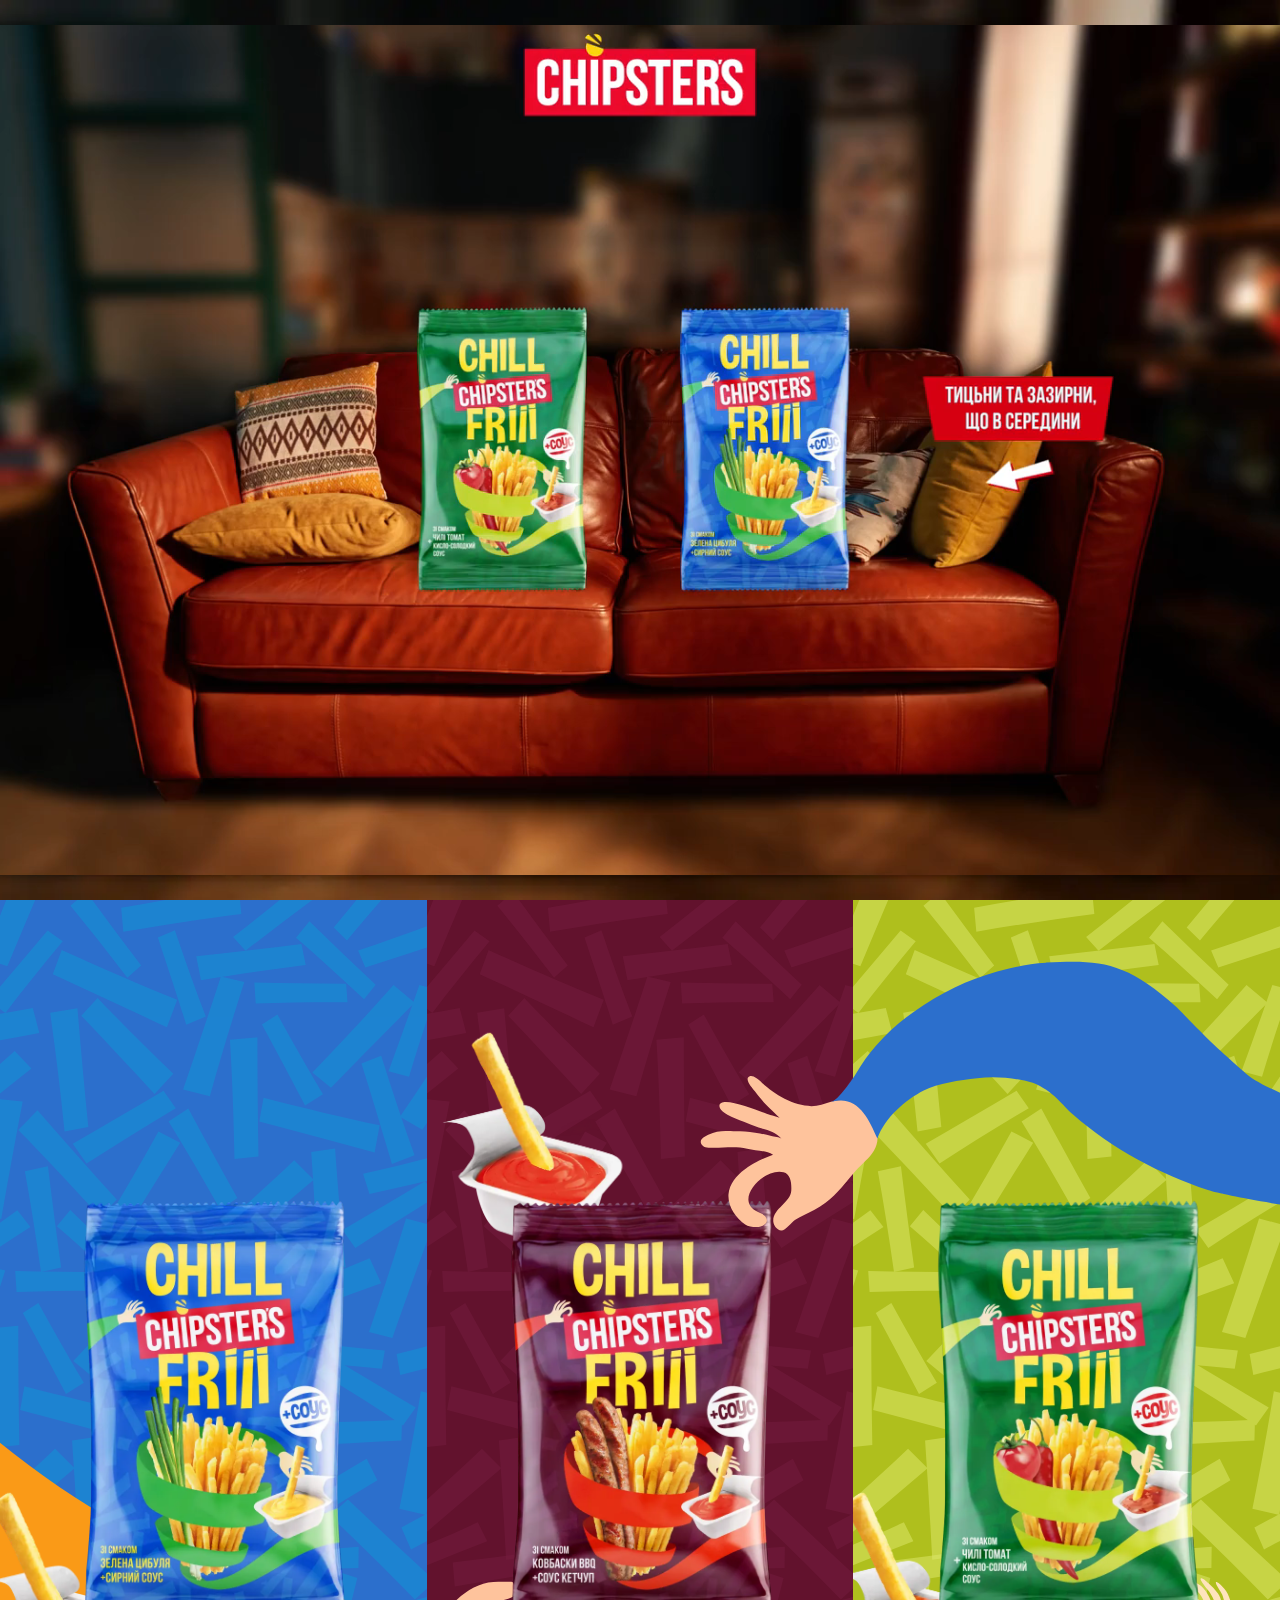
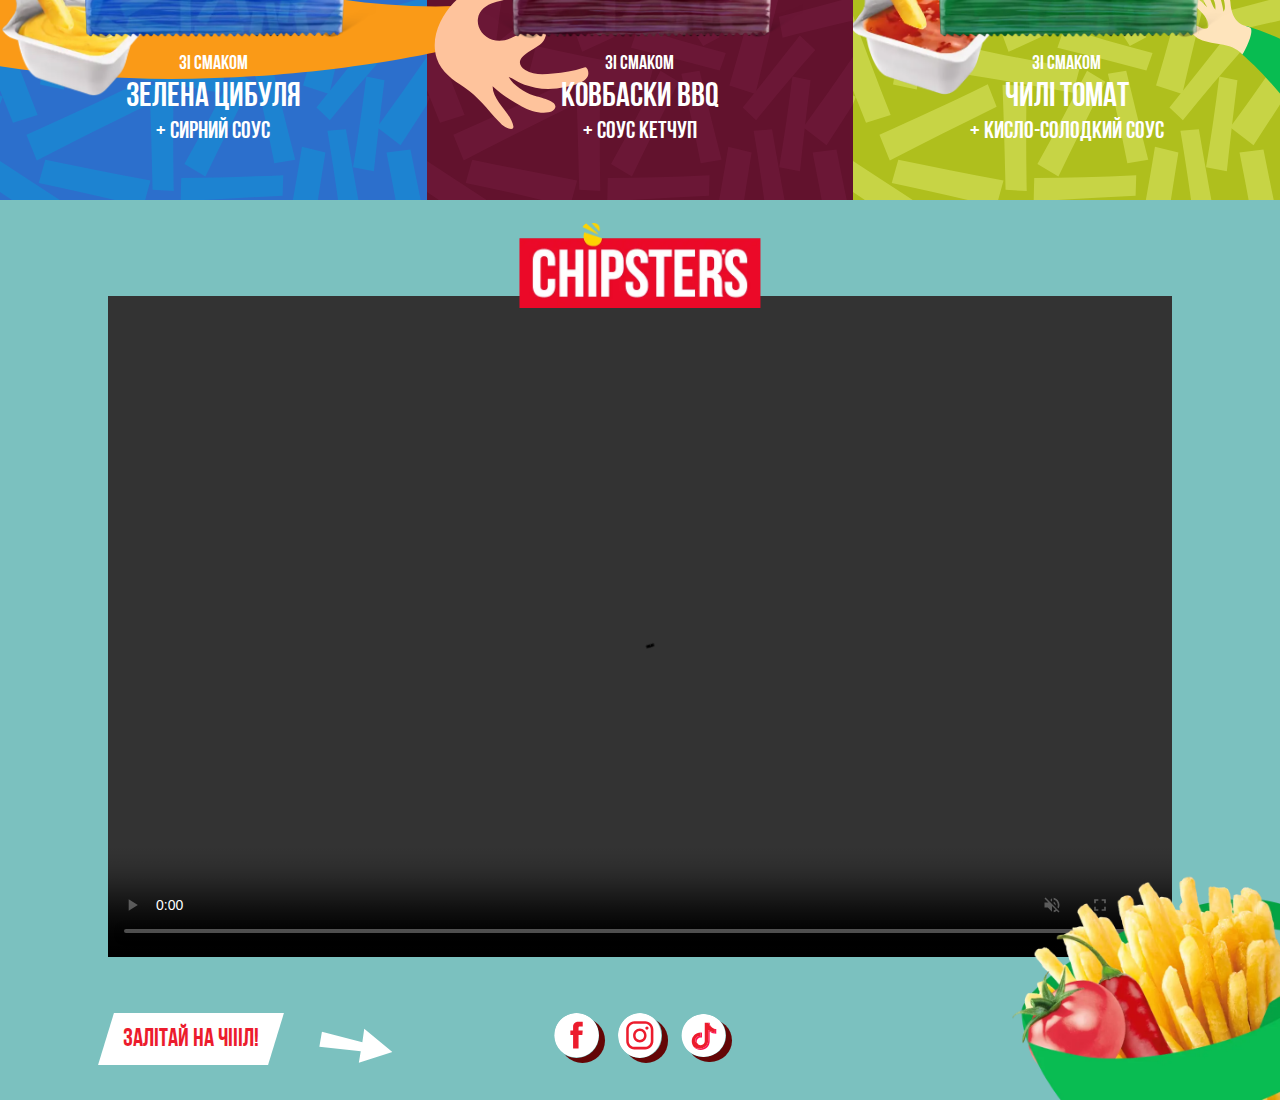
==== docs/index.html @ 7f79aa80 "up" ====
<!DOCTYPE html>
<html lang="en">

<head>
	<title>CHIPSTERS | HOME PAGE</title>
	<meta charset="UTF-8">
	<meta name="format-detection" content="telephone=no">
	<!-- <style>body{opacity: 0;}</style> -->
	<link rel="stylesheet" href="css/style.min.css?_v=20240314232159">
	<link rel="shortcut icon" href="favicon.ico">
	<!-- <meta name="robots" content="noindex, nofollow"> -->
	<meta name="viewport" content="width=device-width, initial-scale=1.0">
</head>

<body>
	<div class="wrapper">
		<main class="page">
			<section class="hero">
				<div class="hero__bg">
					<picture>
						<source srcset="img/sofa-pc.webp" type="image/webp" media="(min-width: 48.061em)">
						<source srcset="img/sofa-pc.jpg" type="image/jpeg" media="(min-width: 48.061em)">
						<source srcset="img/sofa-mob.webp" type="image/webp">
						<source srcset="img/sofa-mob.jpg" type="image/jpeg">
						<img class="hero__bg-img ibg" src="sofa-mob.jpg" alt="Sofa">
					</picture>
				</div>
				<div class="hero__body">
					<video class="hero__video-el ibg ibg--contain" muted playsinline width="1162" height="609">
						<source class="video-hero-pc" data-src="files/hero-pc.mp4" type="video/mp4" />
						<source class="video-hero-mob" data-src="files/hero-mob.mp4" type="video/mp4" />
					</video>
				</div>
			</section>
			<section class="packs">
				<div class="packs__item item-packs">
					<div class="item-packs__item">
						<picture><source srcset="img/icons/logo.webp" type="image/webp"><img class="item-packs__logo" src="img/icons/logo.png" alt="logo"></picture>
						<div class="item-packs__body">
							<div class="item-packs__item-wr">
								<picture><source srcset="img/pack-01.webp" type="image/webp"><img class="item-packs__img" src="img/pack-01.png" alt="pack of chipsters"></picture>
								<picture><source srcset="img/sauce-01.webp" type="image/webp"><img class="item-packs__sauce sauce-01" src="img/sauce-01.png" alt="sauce for chipsters"></picture>
								<img class="item-packs__hand-mob" src="img/hand-mob.svg" alt="hand">
							</div>
							<div class="item-packs__about about-pack">
								<p class="about-pack__txt-sm">зi смаком </p>
								<p class="about-pack__txt-main">зелена цибуля</p>
								<p class="about-pack__txt-m">+ сирний соус</p>
							</div>
						</div>
					</div>
					<div class="item-packs__item">
						<picture><source srcset="img/icons/logo.webp" type="image/webp"><img class="item-packs__logo" src="img/icons/logo.png" alt="logo"></picture>
						<div class="item-packs__body">
							<div class="item-packs__item-wr">
								<picture><source srcset="img/pack-02.webp" type="image/webp"><img class="item-packs__img" src="img/pack-02.png" alt="pack of chipsters"></picture>
								<picture><source srcset="img/sauce-02.webp" type="image/webp"><img class="item-packs__sauce sauce-02" src="img/sauce-02.png" alt="sauce for chipsters"></picture>
								<img class="item-packs__hand-left" src="img/hand-left.svg" alt="big hand holding a pack">
								<img class="item-packs__hand-right" src="img/hand-right.svg" alt="big hand holding a pack">
								<img class="item-packs__hand-mob" src="img/hand-mob.svg" alt="hand">
							</div>
							<div class="item-packs__about about-pack">
								<p class="about-pack__txt-sm">зi смаком</p>
								<p class="about-pack__txt-main">ковбаски bbq</p>
								<p class="about-pack__txt-m">+ соус кетчуп</p>
							</div>
						</div>
					</div>
					<div class="item-packs__item">
						<picture><source srcset="img/icons/logo.webp" type="image/webp"><img class="item-packs__logo" src="img/icons/logo.png" alt="logo"></picture>
						<div class="item-packs__body">
							<div class="item-packs__item-wr">
								<picture><source srcset="img/pack-03.webp" type="image/webp"><img class="item-packs__img" src="img/pack-03.png" alt="pack of chipsters"></picture>
								<picture><source srcset="img/sauce-03.webp" type="image/webp"><img class="item-packs__sauce sauce-03" src="img/sauce-03.png" alt="sauce for chipsters"></picture>
								<img class="item-packs__hand-green" src="img/hand-01.svg" alt="small hand">
								<img class="item-packs__hand-mob" src="img/hand-mob.svg" alt="hand">
							</div>
							<div class="item-packs__about about-pack">
								<p class="about-pack__txt-sm">зi смаком </p>
								<p class="about-pack__txt-main">чилi томат</p>
								<p class="about-pack__txt-m">+ кисло-солодкий соус</p>
							</div>
						</div>
					</div>
				</div>
			</section>
			<section class="watch">
				<div class="watch__bg">
					<video class="watch__bg-el ibg" loop muted playsinline width="1162" height="609" data-src="files/third-bg.mp4">
						<source type="video/mp4" />
					</video>
				</div>
				<picture><source srcset="img/icons/logo.webp" type="image/webp"><img class="watch__logo" src="img/icons/logo.png" alt="logo"></picture>
				<div class="watch__video">
					<div class="watch__video-wr">
						<video class="watch__video-el ibg ibg--contain" controls muted playsinline width="1162" height="609" poster="" data-src="files/hero-pc.mp4">
							<source type="video/mp4" />
						</video>
					</div>
				</div>
				<div class="watch__footer">
					<div class="watch__call-to">
						<p>ЗАЛiТАЙ НА ЧiiiЛ!</p>
					</div>
					<ul class="watch__social">
						<li class="watch__item">
							<a href="https://www.facebook.com/chipstersflint" target="_blank" class="watch__link">
								<img src="img/icons/facebook.svg" alt="icon facebook">
							</a>
						</li>
						<li class="watch__item">
							<a href="https://www.instagram.com/chipsters.tm/?igshid=YmMyMTA2M2Y%3D" target="_blank" class="watch__link">
								<img src="img/icons/instagram.svg" alt="icon instagram">
							</a>
						</li>
						<li class="watch__item">
							<a href="https://www.tiktok.com/@snackhouse.ua?_t=8bapQPJsfSw&_r=1" target="_blank" class="watch__link">
								<img src="img/icons/tiktok.svg" alt="icon tiktok">
							</a>
						</li>
					</ul>
				</div>
				<picture><source srcset="img/backet.webp" type="image/webp"><img class="watch__basket" src="img/backet.png" alt="basket with potato"></picture>
			</section>
		</main>
	</div>
	<div id="fls-preloader">
		<script>
			function preloader() {
				let preloaderImages;
				const preloaderElement = document.querySelector('[data-preloader]');
				if (preloaderElement) {
					preloaderImages = preloaderElement.querySelectorAll('img');
				} else {
					preloaderImages = document.querySelectorAll('img');
				}
				const preloaderContainer = document.querySelector('#fls-preloader');
				if (preloaderImages.length) {
					const preloaderStyleTemplate = `
				<style>
					* {
						padding: 0px;
						margin: 0px;
						border: 0px;
						box-sizing: border-box;
					}
					body {
						-ms-overflow-style: none;
						scrollbar-width: none;
					}
					::-webkit-scrollbar {
						display: none;
					}
					.fls-preloader{
						background-color: #212121;
						pointer-events: none;
						z-index: 20;
						position: fixed;
						width: 100%;
						height: 100%;
						top: 0;
						left: 0;
						display: flex;
						justify-content:center;
						align-items: center;
					}
					.fls-preloader__body{
						padding: 0.93rem;
						max-width: 31.25rem;
						display: flex;
						flex-direction: column;
					}
					.loading-circle {
					  display: block;
					  border-left: 5px solid;
					  border-top-left-radius: 100%;
					  border-top: 5px solid;
					  margin: 5px;
					  animation-name: loader;
					  animation-duration: 1500ms;
					  animation-timing-function: linear;
					  animation-delay: 0s;
					  animation-iteration-count: infinite;
					  animation-direction: normal;
					  animation-fill-mode: forwards;
					}

					.sp1 {
					  border-left-color: #F44336;
					  border-top-color: #F44336;
					  width: 40px;
					  height: 40px;
					}

					.sp2 {
					  border-left-color: #38956b;
					  border-top-color: #38956b;
					  width: 30px;
					  height: 30px;
					}

					.sp3 {
					  width: 20px;
					  height: 20px;
					  border-left-color: rgb(44, 111, 204);
					  border-top-color: rgb(44, 111, 204);
					}

					@keyframes loader {
					  0% {
					    transform: rotate(0deg);
					    transform-origin: right bottom;
					  }
					
					  25% {
					    transform: rotate(90deg);
					    transform-origin: right bottom;
					  }
					
					  50% {
					    transform: rotate(180deg);
					    transform-origin: right bottom;
					  }
					
					  75% {
					    transform: rotate(270deg);
					    transform-origin: right bottom;
					  }
					
					  100% {
					    transform: rotate(360deg);
					    transform-origin: right bottom;
					  }
					}
					.lock body{
						overflow: hidden;
						touch-action: none;
						overscroll-behavior: none;
					}
					.loading body>*:not(.fls-preloader){
						opacity: 0;
						visibility: hidden;
					}
					.loaded body>*:not(.fls-preloader){
						transition: opacity 0.5s ease 0s;
						opacity: 1;
						visibility: visible;
					}
				</style>`;

					document.head.insertAdjacentHTML("beforeend", preloaderStyleTemplate);

					const preloaderTemplate = `
					<div class="fls-preloader">
						<div class="fls-preloader__body">
							<div class="loading-container">
								<span class="loading-circle sp1">
									<span class="loading-circle sp2">
										<span class="loading-circle sp3"></span>
									</span>
								</span>
							</div>
						</div>
					</div>`;
					document.body.insertAdjacentHTML("beforeend", preloaderTemplate);

					const preloader = document.querySelector('.fls-preloader');
					const showPecentLoad = document.querySelector('.fls-preloader__counter');
					const showLineLoad = document.querySelector('.fls-preloader__line span');
					const htmlDocument = document.documentElement;


					let imagesLoadedCount = 0;
					let counter = 0;
					let progress = 0;


					htmlDocument.classList.add('loading');
					htmlDocument.classList.add('lock');

					preloaderImages.forEach(preloaderImage => {
						const imgClone = document.createElement('img');
						if (imgClone) {
							imgClone.onload = imageLoaded;
							imgClone.onerror = imageLoaded;
							if (preloaderImage.dataset.src) {
								imgClone.src = preloaderImage.dataset.src;
							} else {
								imgClone.src = preloaderImage.src;
							}
						}
					});

					function setValueProgress(progress) {
						if (showPecentLoad) {
							showPecentLoad.innerText = `${progress}%`;
						}
						if (showLineLoad) {
							showLineLoad.style.width = `${progress}%`;
						}
					}
					if (showPecentLoad) {
						setValueProgress(progress);
					}

					function imageLoaded() {
						imagesLoadedCount++;
						progress = Math.round((100 / preloaderImages.length) * imagesLoadedCount);
						const intervalId = setInterval(() => {
							if (counter >= progress) {
								clearInterval(intervalId);
							} else {
								setValueProgress(++counter);
							}
							if (counter >= 100) {
								addLoadedClass();
							}
						}, 10);
					}

					function addLoadedClass() {
						htmlDocument.classList.add('loaded');
						htmlDocument.classList.remove('lock');
						htmlDocument.classList.remove('loading');
						setInterval(() => {
							preloader.remove();
							preloaderContainer.remove();
						}, 500);
					}
				} else {
					preloaderContainer.remove();
				}
			}
			preloader();
		</script>
	</div>
	<script src="js/app.min.js?_v=20240314232159"></script>
</body>

</html>
---- docs/css/style.min.css ----
@font-face{font-family:BebasNeue Bold;font-display:swap;src:url("../fonts/BebasNeue Bold.woff2") format("woff2"),url("../fonts/BebasNeue Bold.woff") format("woff");font-weight:700;font-style:normal}*{padding:0;margin:0;border:0}*,*::after,*::before{box-sizing:border-box}*::after,*::before{display:inline-block}body,html{height:100%;min-width:320px}body{color:#fff;line-height:1;font-family:"BebasNeue Bold",sans-serif;font-size:1rem;-ms-text-size-adjust:100%;-moz-text-size-adjust:100%;-webkit-text-size-adjust:100%;-webkit-font-smoothing:antialiased;-moz-osx-font-smoothing:grayscale}button,input,textarea{font-family:"BebasNeue Bold",sans-serif;font-size:inherit;line-height:inherit;color:inherit;background-color:transparent}input,textarea{width:100%}button,option,select{cursor:pointer}a{display:inline-block;color:inherit;text-decoration:none}ul li{list-style:none}img{vertical-align:top}h1,h2,h3,h4,h5,h6{font-weight:inherit;font-size:inherit}body{-ms-overflow-style:none;scrollbar-width:none}::-webkit-scrollbar{display:none}.lock body{overflow:hidden;touch-action:none;-ms-scroll-chaining:none;overscroll-behavior:none}.loaded body{opacity:1;transition:opacity .2s}.wrapper{min-height:100%;display:flex;flex-direction:column;overflow:hidden}@supports (overflow:clip){.wrapper{overflow:clip}}.wrapper > main{flex:1 1 auto}.wrapper > *{min-width:0}.ibg{width:100%;height:100%;-o-object-fit:cover;object-fit:cover}.ibg--top{-o-object-position:top;object-position:top}.ibg--bottom{-o-object-position:bottom;object-position:bottom}.ibg--left{-o-object-position:left;object-position:left}.ibg--right{-o-object-position:right;object-position:right}.ibg--contain{-o-object-fit:contain;object-fit:contain}section{overflow:hidden;position:relative;min-height:100vh;min-height:100svh}.item-packs__logo,.watch__logo{position:absolute;left:50%;-webkit-transform:translateX(-50%);transform:translateX(-50%);height:auto}.hero__bg{position:absolute;inset:0;overflow:hidden}.hero__body{position:absolute;inset:0;z-index:2}.packs{background-color:#fff;display:flex}.packs img{max-width:100%}.item-packs{width:100%;display:grid}.item-packs__item{display:flex;flex-direction:column;justify-content:flex-end;align-items:center;background-size:cover;background-position:center;background-repeat:no-repeat}.item-packs__item:nth-child(1){overflow:hidden;background-color:#2c6fcc;background-image:url(../img/chips-bg-01.svg)}.item-packs__item:nth-child(2){background-color:#62122d;background-image:url(../img/chips-bg-02.svg)}.item-packs__item:nth-child(3){overflow:hidden;background-color:#afbf1d;background-image:url(../img/chips-bg-03.svg)}.item-packs__body{padding-top:6.25rem}.item-packs__item-wr{position:relative}.item-packs__img{position:relative;z-index:7}.item-packs__sauce{position:absolute}.item-packs__sauce.sauce-02{-webkit-transform:scaleX(-1);transform:scaleX(-1)}.about-pack{position:relative;z-index:8;text-transform:uppercase;text-align:center}.about-pack__txt-sm{margin-bottom:.4375rem}.about-pack__txt-main{margin-bottom:.3125rem}.watch{background-color:#7bc1bf;display:flex;flex-direction:column}.watch__bg{position:absolute;inset:0;overflow:hidden}.watch__logo{z-index:5}.watch__video{z-index:2;flex:1}.watch__video-wr{background-color:#000}.watch__video-el{aspect-ratio:1920/1080;height:73vh}.watch__footer{position:relative;z-index:3}.watch__call-to{-webkit-transform:skewX(-17deg);transform:skewX(-17deg);width:10.625rem;height:3.25rem;background-color:#fff;display:flex;align-items:center;justify-content:center}.watch__call-to p{font-size:1.5625rem;color:#ec1c2d;-webkit-transform:skewX(17deg);transform:skewX(17deg)}.watch__social{display:flex;align-items:center}.watch__link{display:block;border-radius:50%;box-shadow:6px 5px 0 0 #640606;transition:box-shadow .3s}.watch__link img{border-radius:50%;height:auto;transition:-webkit-transform .3s;transition:transform .3s;transition:transform .3s,-webkit-transform .3s}@media (min-width:53.18625em){.item-packs{grid-template-columns:repeat(3,1fr)}.item-packs__logo{display:none}.item-packs__sauce{z-index:5}.item-packs__sauce.sauce-01,.item-packs__sauce.sauce-03{left:-30%;bottom:-11%}.item-packs__sauce.sauce-02{left:-15%;top:-35%}.item-packs__hand-left,.item-packs__hand-right{position:absolute;max-width:none!important;height:auto}.item-packs__hand-left{bottom:-26%;right:64%}.item-packs__hand-right{top:-91%;left:55%;z-index:8}.item-packs__hand-green{position:absolute;right:-72%;bottom:-51%}.item-packs__hand-mob{display:none}.watch__call-to{position:absolute;top:0}.watch__call-to::before{content:"";position:absolute;top:28%;right:-75%;width:4.9375rem;height:3.9375rem;background-image:url(../img/icons/arrow.svg);background-repeat:no-repeat;-webkit-transform:skewX(17deg);transform:skewX(17deg)}.watch__social{width:100%;justify-content:center}.watch__basket{position:absolute;z-index:5;bottom:0;right:0;pointer-events:none}}@media (min-width:87.5em){.item-packs__logo,.watch__logo{top:1.375rem}.item-packs__logo,.watch__logo{width:15.875rem}.watch__footer{padding-bottom:2.8125rem}.watch__link img{width:2.875rem}}@media (min-width:90.06125em){.item-packs__img{width:21.375rem}.item-packs__sauce.sauce-01,.item-packs__sauce.sauce-02,.item-packs__sauce.sauce-03{width:13.375rem}}@media (min-width:90em){.item-packs__body{padding-bottom:3.75rem}.item-packs__hand-left{width:82.1875rem}.item-packs__hand-right{width:68rem}.watch__video{margin-top:5.625rem}.watch__video{margin-bottom:1.875rem}.watch__video{padding-left:7.5rem}.watch__video{padding-right:7.5rem}.watch__footer{padding-left:7.5rem}.watch__footer{padding-right:7.5rem}.watch__social{gap:1.25rem}}@media (min-width:120em){.item-packs__item-wr{padding-bottom:1.375rem}.about-pack__txt-sm{font-size:2rem}.about-pack__txt-main{font-size:2.625rem}.about-pack__txt-m{font-size:2.375rem}.watch__basket{width:25.4375rem}}@media (max-width:90em){.about-pack__txt-sm{font-size:1.25rem}}@media (max-width:20em){.watch__link img{width:2.1875rem}}@media (max-width:53.18625em){.item-packs__item{position:relative}.item-packs__item:nth-child(2){overflow:hidden}.item-packs__item{min-height:100vh;min-height:100svh}.item-packs__item-wr{padding-bottom:1.375rem}.item-packs__sauce{z-index:8}.item-packs__sauce.sauce-01,.item-packs__sauce.sauce-03{left:-37%;bottom:-11%}.item-packs__sauce.sauce-02{left:-37%;bottom:-11%}.item-packs__hand-left,.item-packs__hand-right{display:none}.item-packs__hand-green{display:none}.item-packs__hand-mob{position:absolute;top:-31%;left:75%;z-index:8}.watch__footer{display:grid;grid-template-columns:auto 1fr;align-items:center}.watch__social{justify-content:flex-end}.watch__basket{display:none}}@media (max-width:22.5em){.item-packs__logo,.watch__logo{top:1.875rem}.item-packs__logo,.watch__logo{width:8.875rem}.item-packs__body{padding-bottom:1.875rem}.item-packs__img{width:16.875rem}.item-packs__sauce.sauce-01,.item-packs__sauce.sauce-02,.item-packs__sauce.sauce-03{width:10.9375rem}.item-packs__hand-mob{width:19.5625rem}.about-pack__txt-main{font-size:1.875rem}.about-pack__txt-m{font-size:1.25rem}.watch__video{margin-top:8.125rem}.watch__video{margin-bottom:3.125rem}.watch__video{padding-left:2.5rem}.watch__video{padding-right:2.5rem}.watch__footer{padding-left:1.5rem}.watch__footer{padding-right:1.5rem}.watch__footer{padding-bottom:1.25rem}.watch__social{gap:.6875rem}}@media (min-width:22.5em) and (max-width:87.5em){@supports (top:clamp(1.375rem ,2.0480769231rem + -0.7692307692vw ,1.875rem)){.item-packs__logo,.watch__logo{top:clamp(1.375rem ,2.0480769231rem + -.7692307692vw ,1.875rem)}}@supports not (top:clamp(1.375rem ,2.0480769231rem + -0.7692307692vw ,1.875rem)){.item-packs__logo,.watch__logo{top:calc(1.875rem + -.5 * (100vw - 22.5rem)/ 65)}}@supports (width:clamp(8.875rem ,6.4519230769rem + 10.7692307692vw ,15.875rem)){.item-packs__logo,.watch__logo{width:clamp(8.875rem ,6.4519230769rem + 10.7692307692vw ,15.875rem)}}@supports not (width:clamp(8.875rem ,6.4519230769rem + 10.7692307692vw ,15.875rem)){.item-packs__logo,.watch__logo{width:calc(8.875rem + 7 * (100vw - 22.5rem)/ 65)}}@supports (padding-bottom:clamp(1.25rem ,0.7091346154rem + 2.4038461538vw ,2.8125rem)){.watch__footer{padding-bottom:clamp(1.25rem ,.7091346154rem + 2.4038461538vw ,2.8125rem)}}@supports not (padding-bottom:clamp(1.25rem ,0.7091346154rem + 2.4038461538vw ,2.8125rem)){.watch__footer{padding-bottom:calc(1.25rem + 1.5625 * (100vw - 22.5rem)/ 65)}}}@media (min-width:22.5em) and (max-width:90em){@supports (padding-bottom:clamp(1.875rem ,1.25rem + 2.7777777778vw ,3.75rem)){.item-packs__body{padding-bottom:clamp(1.875rem ,1.25rem + 2.7777777778vw ,3.75rem)}}@supports not (padding-bottom:clamp(1.875rem ,1.25rem + 2.7777777778vw ,3.75rem)){.item-packs__body{padding-bottom:calc(1.875rem + 1.875 * (100vw - 22.5rem)/ 67.5)}}@supports (margin-top:clamp(5.625rem ,8.9583333333rem + -3.7037037037vw ,8.125rem)){.watch__video{margin-top:clamp(5.625rem ,8.9583333333rem + -3.7037037037vw ,8.125rem)}}@supports not (margin-top:clamp(5.625rem ,8.9583333333rem + -3.7037037037vw ,8.125rem)){.watch__video{margin-top:calc(8.125rem + -2.5 * (100vw - 22.5rem)/ 67.5)}}@supports (margin-bottom:clamp(1.875rem ,3.5416666667rem + -1.8518518519vw ,3.125rem)){.watch__video{margin-bottom:clamp(1.875rem ,3.5416666667rem + -1.8518518519vw ,3.125rem)}}@supports not (margin-bottom:clamp(1.875rem ,3.5416666667rem + -1.8518518519vw ,3.125rem)){.watch__video{margin-bottom:calc(3.125rem + -1.25 * (100vw - 22.5rem)/ 67.5)}}@supports (padding-left:clamp(2.5rem ,0.8333333333rem + 7.4074074074vw ,7.5rem)){.watch__video{padding-left:clamp(2.5rem ,.8333333333rem + 7.4074074074vw ,7.5rem)}}@supports not (padding-left:clamp(2.5rem ,0.8333333333rem + 7.4074074074vw ,7.5rem)){.watch__video{padding-left:calc(2.5rem + 5 * (100vw - 22.5rem)/ 67.5)}}@supports (padding-right:clamp(2.5rem ,0.8333333333rem + 7.4074074074vw ,7.5rem)){.watch__video{padding-right:clamp(2.5rem ,.8333333333rem + 7.4074074074vw ,7.5rem)}}@supports not (padding-right:clamp(2.5rem ,0.8333333333rem + 7.4074074074vw ,7.5rem)){.watch__video{padding-right:calc(2.5rem + 5 * (100vw - 22.5rem)/ 67.5)}}@supports (padding-left:clamp(1.5rem ,-0.5rem + 8.8888888889vw ,7.5rem)){.watch__footer{padding-left:clamp(1.5rem ,-.5rem + 8.8888888889vw ,7.5rem)}}@supports not (padding-left:clamp(1.5rem ,-0.5rem + 8.8888888889vw ,7.5rem)){.watch__footer{padding-left:calc(1.5rem + 6 * (100vw - 22.5rem)/ 67.5)}}@supports (padding-right:clamp(1.5rem ,-0.5rem + 8.8888888889vw ,7.5rem)){.watch__footer{padding-right:clamp(1.5rem ,-.5rem + 8.8888888889vw ,7.5rem)}}@supports not (padding-right:clamp(1.5rem ,-0.5rem + 8.8888888889vw ,7.5rem)){.watch__footer{padding-right:calc(1.5rem + 6 * (100vw - 22.5rem)/ 67.5)}}@supports (gap:clamp(0.6875rem ,0.5rem + 0.8333333333vw ,1.25rem)){.watch__social{gap:clamp(.6875rem ,.5rem + .8333333333vw ,1.25rem)}}@supports not (gap:clamp(0.6875rem ,0.5rem + 0.8333333333vw ,1.25rem)){.watch__social{gap:calc(.6875rem + .5625 * (100vw - 22.5rem)/ 67.5)}}}@media (min-width:90em) and (max-width:120em){@supports (padding-bottom:clamp(0.125rem ,-3.625rem + 4.1666666667vw ,1.375rem)){.item-packs__item-wr{padding-bottom:clamp(.125rem ,-3.625rem + 4.1666666667vw ,1.375rem)}}@supports not (padding-bottom:clamp(0.125rem ,-3.625rem + 4.1666666667vw ,1.375rem)){.item-packs__item-wr{padding-bottom:calc(.125rem + 1.25 * (100vw - 90rem)/ 30)}}@supports (font-size:clamp(1.25rem ,-1rem + 2.5vw ,2rem)){.about-pack__txt-sm{font-size:clamp(1.25rem ,-1rem + 2.5vw ,2rem)}}@supports not (font-size:clamp(1.25rem ,-1rem + 2.5vw ,2rem)){.about-pack__txt-sm{font-size:calc(1.25rem + .75 * (100vw - 90rem)/ 30)}}}@media (min-width:53.18625em) and (max-width:90.06125em){@supports (width:clamp(17.6875rem ,12.368875rem + 10vw ,21.375rem)){.item-packs__img{width:clamp(17.6875rem ,12.368875rem + 10vw ,21.375rem)}}@supports not (width:clamp(17.6875rem ,12.368875rem + 10vw ,21.375rem)){.item-packs__img{width:calc(17.6875rem + 3.6875 * (100vw - 53.18625rem)/ 36.875)}}@supports (width:clamp(12.5rem ,11.2379533898rem + 2.3728813559vw ,13.375rem)){.item-packs__sauce.sauce-01,.item-packs__sauce.sauce-02,.item-packs__sauce.sauce-03{width:clamp(12.5rem ,11.2379533898rem + 2.3728813559vw ,13.375rem)}}@supports not (width:clamp(12.5rem ,11.2379533898rem + 2.3728813559vw ,13.375rem)){.item-packs__sauce.sauce-01,.item-packs__sauce.sauce-02,.item-packs__sauce.sauce-03{width:calc(12.5rem + .875 * (100vw - 53.18625rem)/ 36.875)}}}@media (min-width:22.5em) and (max-width:53.18625em){@supports (width:clamp(16.875rem ,10.9175271905rem + 26.477656931vw ,25rem)){.item-packs__img{width:clamp(16.875rem ,10.9175271905rem + 26.477656931vw ,25rem)}}@supports not (width:clamp(16.875rem ,10.9175271905rem + 26.477656931vw ,25rem)){.item-packs__img{width:calc(16.875rem + 8.125 * (100vw - 22.5rem)/ 30.68625)}}@supports (width:clamp(10.9375rem ,5.2091607601rem + 25.4592855106vw ,18.75rem)){.item-packs__sauce.sauce-01,.item-packs__sauce.sauce-02,.item-packs__sauce.sauce-03{width:clamp(10.9375rem ,5.2091607601rem + 25.4592855106vw ,18.75rem)}}@supports not (width:clamp(10.9375rem ,5.2091607601rem + 25.4592855106vw ,18.75rem)){.item-packs__sauce.sauce-01,.item-packs__sauce.sauce-02,.item-packs__sauce.sauce-03{width:calc(10.9375rem + 7.8125 * (100vw - 22.5rem)/ 30.68625)}}@supports (width:clamp(19.5625rem ,15.575575889rem + 17.7196627154vw ,25rem)){.item-packs__hand-mob{width:clamp(19.5625rem ,15.575575889rem + 17.7196627154vw ,25rem)}}@supports not (width:clamp(19.5625rem ,15.575575889rem + 17.7196627154vw ,25rem)){.item-packs__hand-mob{width:calc(19.5625rem + 5.4375 * (100vw - 22.5rem)/ 30.68625)}}}@media (min-width:53.18625em) and (max-width:90em){@supports (width:clamp(68.125rem ,47.8083617704rem + 38.1990424773vw ,82.1875rem)){.item-packs__hand-left{width:clamp(68.125rem ,47.8083617704rem + 38.1990424773vw ,82.1875rem)}}@supports not (width:clamp(68.125rem ,47.8083617704rem + 38.1990424773vw ,82.1875rem)){.item-packs__hand-left{width:calc(68.125rem + 14.0625 * (100vw - 53.18625rem)/ 36.81375)}}@supports (width:clamp(56.4375rem ,39.7327085668rem + 31.4081015925vw ,68rem)){.item-packs__hand-right{width:clamp(56.4375rem ,39.7327085668rem + 31.4081015925vw ,68rem)}}@supports not (width:clamp(56.4375rem ,39.7327085668rem + 31.4081015925vw ,68rem)){.item-packs__hand-right{width:calc(56.4375rem + 11.5625 * (100vw - 53.18625rem)/ 36.81375)}}}@media (min-width:90.06125em) and (max-width:120em){@supports (font-size:clamp(2.1875rem ,0.8714197737rem + 1.4613168552vw ,2.625rem)){.about-pack__txt-main{font-size:clamp(2.1875rem ,.8714197737rem + 1.4613168552vw ,2.625rem)}}@supports not (font-size:clamp(2.1875rem ,0.8714197737rem + 1.4613168552vw ,2.625rem)){.about-pack__txt-main{font-size:calc(2.1875rem + .4375 * (100vw - 90.06125rem)/ 29.93875)}}@supports (font-size:clamp(1.5625rem ,-0.8816489917rem + 2.7138741597vw ,2.375rem)){.about-pack__txt-m{font-size:clamp(1.5625rem ,-.8816489917rem + 2.7138741597vw ,2.375rem)}}@supports not (font-size:clamp(1.5625rem ,-0.8816489917rem + 2.7138741597vw ,2.375rem)){.about-pack__txt-m{font-size:calc(1.5625rem + .8125 * (100vw - 90.06125rem)/ 29.93875)}}}@media (min-width:22.5em) and (max-width:90.06125em){@supports (font-size:clamp(1.875rem ,1.7709277692rem + 0.4625432478vw ,2.1875rem)){.about-pack__txt-main{font-size:clamp(1.875rem ,1.7709277692rem + .4625432478vw ,2.1875rem)}}@supports not (font-size:clamp(1.875rem ,1.7709277692rem + 0.4625432478vw ,2.1875rem)){.about-pack__txt-main{font-size:calc(1.875rem + .3125 * (100vw - 22.5rem)/ 67.56125)}}@supports (font-size:clamp(1.25rem ,1.1459277692rem + 0.4625432478vw ,1.5625rem)){.about-pack__txt-m{font-size:clamp(1.25rem ,1.1459277692rem + .4625432478vw ,1.5625rem)}}@supports not (font-size:clamp(1.25rem ,1.1459277692rem + 0.4625432478vw ,1.5625rem)){.about-pack__txt-m{font-size:calc(1.25rem + .3125 * (100vw - 22.5rem)/ 67.56125)}}}@media (min-width:20em) and (max-width:87.5em){@supports (width:clamp(2.1875rem ,1.9837962963rem + 1.0185185185vw ,2.875rem)){.watch__link img{width:clamp(2.1875rem ,1.9837962963rem + 1.0185185185vw ,2.875rem)}}@supports not (width:clamp(2.1875rem ,1.9837962963rem + 1.0185185185vw ,2.875rem)){.watch__link img{width:calc(2.1875rem + .6875 * (100vw - 20rem)/ 67.5)}}}@media (min-width:53.18625em) and (max-width:120em){@supports (width:clamp(11.25rem ,-0.0437819218rem + 21.2344016015vw ,25.4375rem)){.watch__basket{width:clamp(11.25rem ,-.0437819218rem + 21.2344016015vw ,25.4375rem)}}@supports not (width:clamp(11.25rem ,-0.0437819218rem + 21.2344016015vw ,25.4375rem)){.watch__basket{width:calc(11.25rem + 14.1875 * (100vw - 53.18625rem)/ 66.81375)}}}@media (min-height:62.56125em){.item-packs__item{justify-content:center}}@media (any-hover:hover){.watch__link:hover{box-shadow:3px -1px 0 0 #640606}.watch__link:hover img{-webkit-transform:translateY(-3px);transform:translateY(-3px)}}
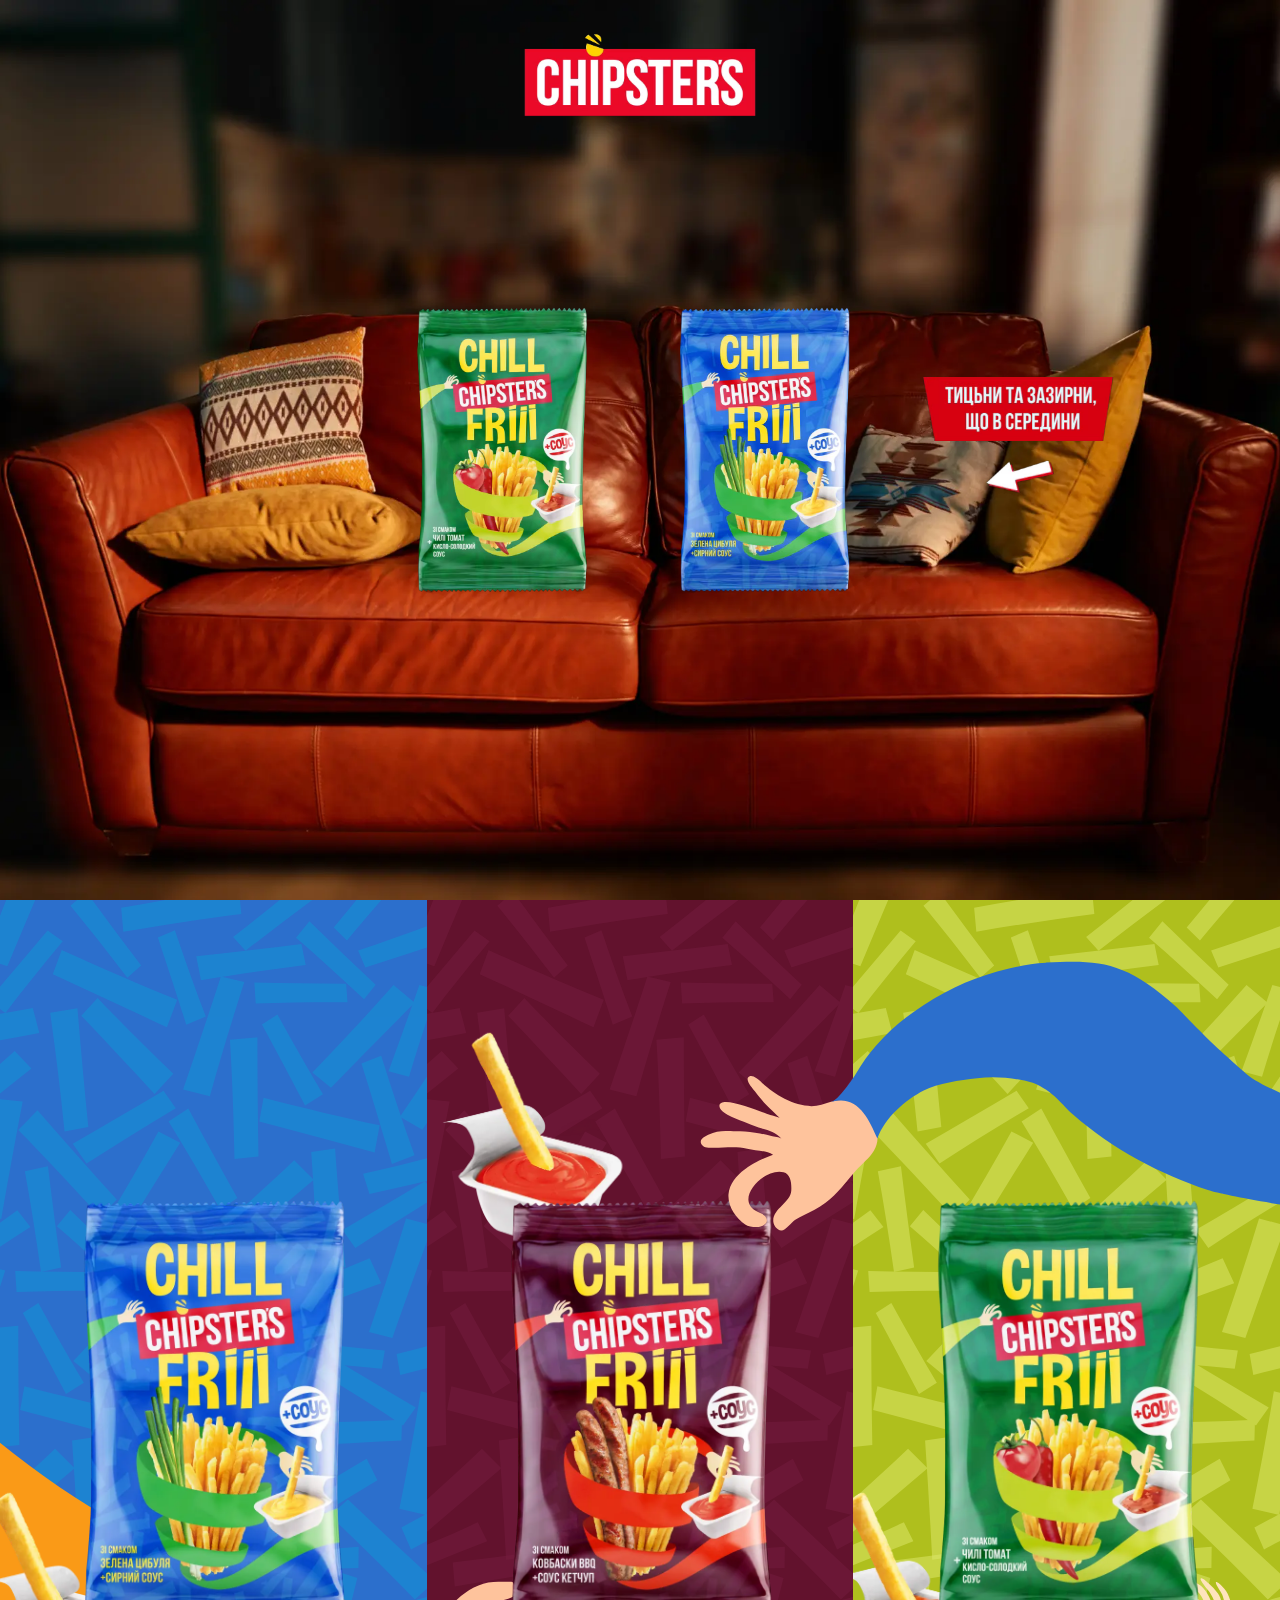
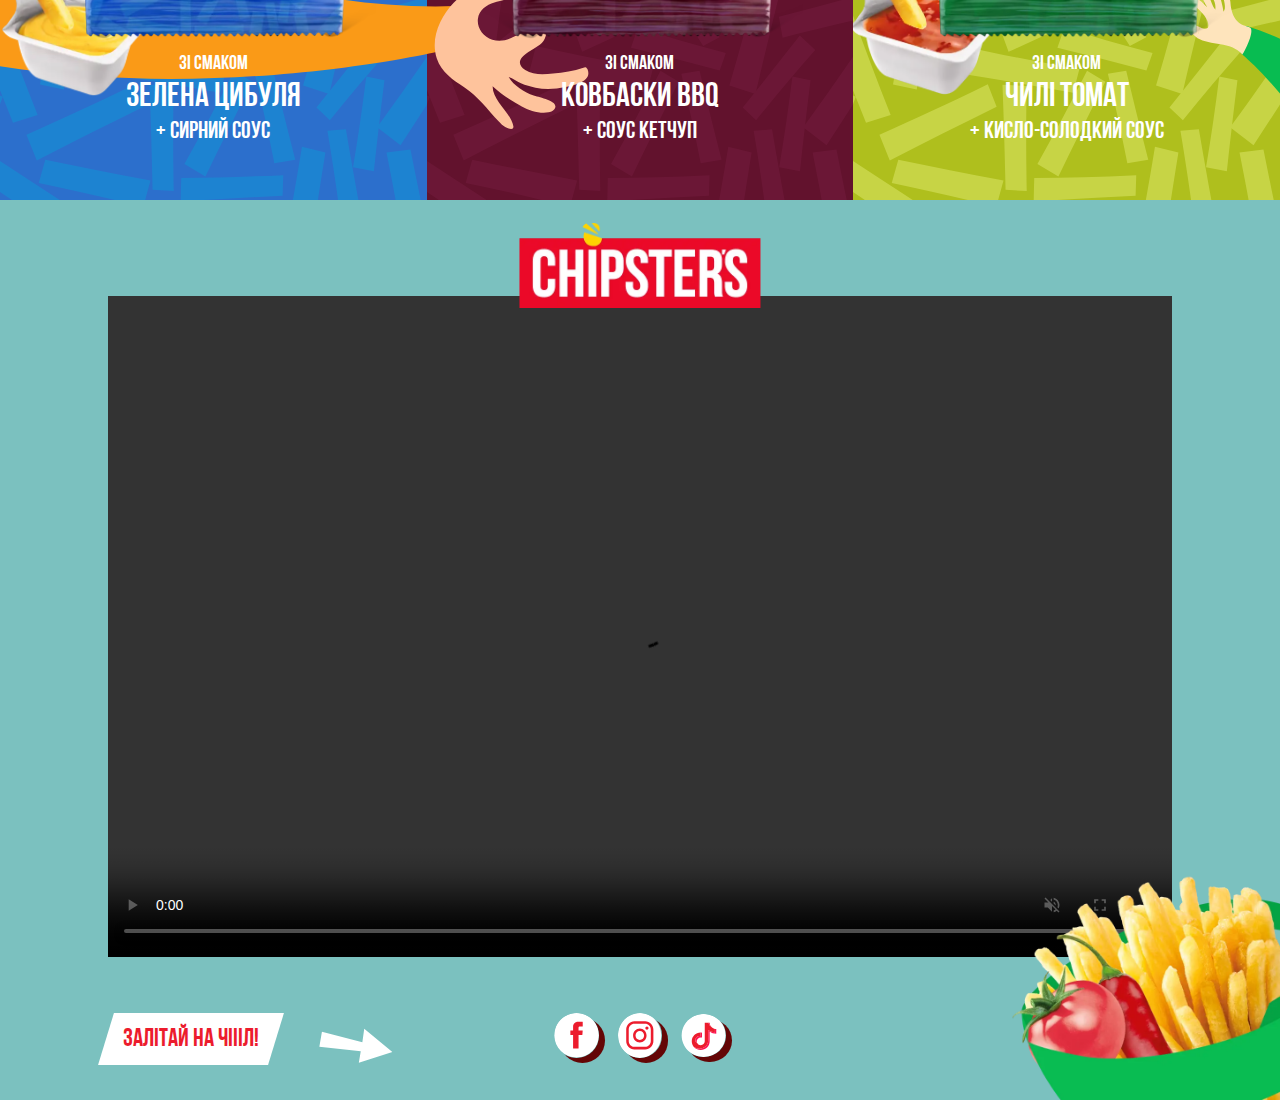
==== commit c5db9750: "webm update" ====
--- a/docs/index.html
+++ b/docs/index.html
@@ -6,7 +6,7 @@
 	<meta charset="UTF-8">
 	<meta name="format-detection" content="telephone=no">
 	<!-- <style>body{opacity: 0;}</style> -->
-	<link rel="stylesheet" href="css/style.min.css?_v=20240314232159">
+	<link rel="stylesheet" href="css/style.min.css?_v=20240318121453">
 	<link rel="shortcut icon" href="favicon.ico">
 	<!-- <meta name="robots" content="noindex, nofollow"> -->
 	<meta name="viewport" content="width=device-width, initial-scale=1.0">
@@ -27,8 +27,8 @@
 				</div>
 				<div class="hero__body">
 					<video class="hero__video-el ibg ibg--contain" muted playsinline width="1162" height="609">
-						<source class="video-hero-pc" data-src="files/hero-pc.mp4" type="video/mp4" />
-						<source class="video-hero-mob" data-src="files/hero-mob.mp4" type="video/mp4" />
+						<source class="video-hero-mob" data-src="files/hero-mob.webm" type="video/webm" />
+						<source class="video-hero-pc" data-src="files/hero-pc.webm" type="video/webm" />
 					</video>
 				</div>
 			</section>
@@ -93,7 +93,7 @@
 				<picture><source srcset="img/icons/logo.webp" type="image/webp"><img class="watch__logo" src="img/icons/logo.png" alt="logo"></picture>
 				<div class="watch__video">
 					<div class="watch__video-wr">
-						<video class="watch__video-el ibg ibg--contain" controls muted playsinline width="1162" height="609" poster="" data-src="files/hero-pc.mp4">
+						<video class="watch__video-el ibg ibg--contain" controls muted playsinline width="1162" height="609" poster="" data-src="files/hero-pc-2.mp4">
 							<source type="video/mp4" />
 						</video>
 					</div>
@@ -334,7 +334,7 @@
 			preloader();
 		</script>
 	</div>
-	<script src="js/app.min.js?_v=20240314232159"></script>
+	<script src="js/app.min.js?_v=20240318121453"></script>
 </body>
 
 </html>--- a/docs/css/style.min.css
+++ b/docs/css/style.min.css
@@ -1 +1 @@
-@font-face{font-family:BebasNeue Bold;font-display:swap;src:url("../fonts/BebasNeue Bold.woff2") format("woff2"),url("../fonts/BebasNeue Bold.woff") format("woff");font-weight:700;font-style:normal}*{padding:0;margin:0;border:0}*,*::after,*::before{box-sizing:border-box}*::after,*::before{display:inline-block}body,html{height:100%;min-width:320px}body{color:#fff;line-height:1;font-family:"BebasNeue Bold",sans-serif;font-size:1rem;-ms-text-size-adjust:100%;-moz-text-size-adjust:100%;-webkit-text-size-adjust:100%;-webkit-font-smoothing:antialiased;-moz-osx-font-smoothing:grayscale}button,input,textarea{font-family:"BebasNeue Bold",sans-serif;font-size:inherit;line-height:inherit;color:inherit;background-color:transparent}input,textarea{width:100%}button,option,select{cursor:pointer}a{display:inline-block;color:inherit;text-decoration:none}ul li{list-style:none}img{vertical-align:top}h1,h2,h3,h4,h5,h6{font-weight:inherit;font-size:inherit}body{-ms-overflow-style:none;scrollbar-width:none}::-webkit-scrollbar{display:none}.lock body{overflow:hidden;touch-action:none;-ms-scroll-chaining:none;overscroll-behavior:none}.loaded body{opacity:1;transition:opacity .2s}.wrapper{min-height:100%;display:flex;flex-direction:column;overflow:hidden}@supports (overflow:clip){.wrapper{overflow:clip}}.wrapper > main{flex:1 1 auto}.wrapper > *{min-width:0}.ibg{width:100%;height:100%;-o-object-fit:cover;object-fit:cover}.ibg--top{-o-object-position:top;object-position:top}.ibg--bottom{-o-object-position:bottom;object-position:bottom}.ibg--left{-o-object-position:left;object-position:left}.ibg--right{-o-object-position:right;object-position:right}.ibg--contain{-o-object-fit:contain;object-fit:contain}section{overflow:hidden;position:relative;min-height:100vh;min-height:100svh}.item-packs__logo,.watch__logo{position:absolute;left:50%;-webkit-transform:translateX(-50%);transform:translateX(-50%);height:auto}.hero__bg{position:absolute;inset:0;overflow:hidden}.hero__body{position:absolute;inset:0;z-index:2}.packs{background-color:#fff;display:flex}.packs img{max-width:100%}.item-packs{width:100%;display:grid}.item-packs__item{display:flex;flex-direction:column;justify-content:flex-end;align-items:center;background-size:cover;background-position:center;background-repeat:no-repeat}.item-packs__item:nth-child(1){overflow:hidden;background-color:#2c6fcc;background-image:url(../img/chips-bg-01.svg)}.item-packs__item:nth-child(2){background-color:#62122d;background-image:url(../img/chips-bg-02.svg)}.item-packs__item:nth-child(3){overflow:hidden;background-color:#afbf1d;background-image:url(../img/chips-bg-03.svg)}.item-packs__body{padding-top:6.25rem}.item-packs__item-wr{position:relative}.item-packs__img{position:relative;z-index:7}.item-packs__sauce{position:absolute}.item-packs__sauce.sauce-02{-webkit-transform:scaleX(-1);transform:scaleX(-1)}.about-pack{position:relative;z-index:8;text-transform:uppercase;text-align:center}.about-pack__txt-sm{margin-bottom:.4375rem}.about-pack__txt-main{margin-bottom:.3125rem}.watch{background-color:#7bc1bf;display:flex;flex-direction:column}.watch__bg{position:absolute;inset:0;overflow:hidden}.watch__logo{z-index:5}.watch__video{z-index:2;flex:1}.watch__video-wr{background-color:#000}.watch__video-el{aspect-ratio:1920/1080;height:73vh}.watch__footer{position:relative;z-index:3}.watch__call-to{-webkit-transform:skewX(-17deg);transform:skewX(-17deg);width:10.625rem;height:3.25rem;background-color:#fff;display:flex;align-items:center;justify-content:center}.watch__call-to p{font-size:1.5625rem;color:#ec1c2d;-webkit-transform:skewX(17deg);transform:skewX(17deg)}.watch__social{display:flex;align-items:center}.watch__link{display:block;border-radius:50%;box-shadow:6px 5px 0 0 #640606;transition:box-shadow .3s}.watch__link img{border-radius:50%;height:auto;transition:-webkit-transform .3s;transition:transform .3s;transition:transform .3s,-webkit-transform .3s}@media (min-width:53.18625em){.item-packs{grid-template-columns:repeat(3,1fr)}.item-packs__logo{display:none}.item-packs__sauce{z-index:5}.item-packs__sauce.sauce-01,.item-packs__sauce.sauce-03{left:-30%;bottom:-11%}.item-packs__sauce.sauce-02{left:-15%;top:-35%}.item-packs__hand-left,.item-packs__hand-right{position:absolute;max-width:none!important;height:auto}.item-packs__hand-left{bottom:-26%;right:64%}.item-packs__hand-right{top:-91%;left:55%;z-index:8}.item-packs__hand-green{position:absolute;right:-72%;bottom:-51%}.item-packs__hand-mob{display:none}.watch__call-to{position:absolute;top:0}.watch__call-to::before{content:"";position:absolute;top:28%;right:-75%;width:4.9375rem;height:3.9375rem;background-image:url(../img/icons/arrow.svg);background-repeat:no-repeat;-webkit-transform:skewX(17deg);transform:skewX(17deg)}.watch__social{width:100%;justify-content:center}.watch__basket{position:absolute;z-index:5;bottom:0;right:0;pointer-events:none}}@media (min-width:87.5em){.item-packs__logo,.watch__logo{top:1.375rem}.item-packs__logo,.watch__logo{width:15.875rem}.watch__footer{padding-bottom:2.8125rem}.watch__link img{width:2.875rem}}@media (min-width:90.06125em){.item-packs__img{width:21.375rem}.item-packs__sauce.sauce-01,.item-packs__sauce.sauce-02,.item-packs__sauce.sauce-03{width:13.375rem}}@media (min-width:90em){.item-packs__body{padding-bottom:3.75rem}.item-packs__hand-left{width:82.1875rem}.item-packs__hand-right{width:68rem}.watch__video{margin-top:5.625rem}.watch__video{margin-bottom:1.875rem}.watch__video{padding-left:7.5rem}.watch__video{padding-right:7.5rem}.watch__footer{padding-left:7.5rem}.watch__footer{padding-right:7.5rem}.watch__social{gap:1.25rem}}@media (min-width:120em){.item-packs__item-wr{padding-bottom:1.375rem}.about-pack__txt-sm{font-size:2rem}.about-pack__txt-main{font-size:2.625rem}.about-pack__txt-m{font-size:2.375rem}.watch__basket{width:25.4375rem}}@media (max-width:90em){.about-pack__txt-sm{font-size:1.25rem}}@media (max-width:20em){.watch__link img{width:2.1875rem}}@media (max-width:53.18625em){.item-packs__item{position:relative}.item-packs__item:nth-child(2){overflow:hidden}.item-packs__item{min-height:100vh;min-height:100svh}.item-packs__item-wr{padding-bottom:1.375rem}.item-packs__sauce{z-index:8}.item-packs__sauce.sauce-01,.item-packs__sauce.sauce-03{left:-37%;bottom:-11%}.item-packs__sauce.sauce-02{left:-37%;bottom:-11%}.item-packs__hand-left,.item-packs__hand-right{display:none}.item-packs__hand-green{display:none}.item-packs__hand-mob{position:absolute;top:-31%;left:75%;z-index:8}.watch__footer{display:grid;grid-template-columns:auto 1fr;align-items:center}.watch__social{justify-content:flex-end}.watch__basket{display:none}}@media (max-width:22.5em){.item-packs__logo,.watch__logo{top:1.875rem}.item-packs__logo,.watch__logo{width:8.875rem}.item-packs__body{padding-bottom:1.875rem}.item-packs__img{width:16.875rem}.item-packs__sauce.sauce-01,.item-packs__sauce.sauce-02,.item-packs__sauce.sauce-03{width:10.9375rem}.item-packs__hand-mob{width:19.5625rem}.about-pack__txt-main{font-size:1.875rem}.about-pack__txt-m{font-size:1.25rem}.watch__video{margin-top:8.125rem}.watch__video{margin-bottom:3.125rem}.watch__video{padding-left:2.5rem}.watch__video{padding-right:2.5rem}.watch__footer{padding-left:1.5rem}.watch__footer{padding-right:1.5rem}.watch__footer{padding-bottom:1.25rem}.watch__social{gap:.6875rem}}@media (min-width:22.5em) and (max-width:87.5em){@supports (top:clamp(1.375rem ,2.0480769231rem + -0.7692307692vw ,1.875rem)){.item-packs__logo,.watch__logo{top:clamp(1.375rem ,2.0480769231rem + -.7692307692vw ,1.875rem)}}@supports not (top:clamp(1.375rem ,2.0480769231rem + -0.7692307692vw ,1.875rem)){.item-packs__logo,.watch__logo{top:calc(1.875rem + -.5 * (100vw - 22.5rem)/ 65)}}@supports (width:clamp(8.875rem ,6.4519230769rem + 10.7692307692vw ,15.875rem)){.item-packs__logo,.watch__logo{width:clamp(8.875rem ,6.4519230769rem + 10.7692307692vw ,15.875rem)}}@supports not (width:clamp(8.875rem ,6.4519230769rem + 10.7692307692vw ,15.875rem)){.item-packs__logo,.watch__logo{width:calc(8.875rem + 7 * (100vw - 22.5rem)/ 65)}}@supports (padding-bottom:clamp(1.25rem ,0.7091346154rem + 2.4038461538vw ,2.8125rem)){.watch__footer{padding-bottom:clamp(1.25rem ,.7091346154rem + 2.4038461538vw ,2.8125rem)}}@supports not (padding-bottom:clamp(1.25rem ,0.7091346154rem + 2.4038461538vw ,2.8125rem)){.watch__footer{padding-bottom:calc(1.25rem + 1.5625 * (100vw - 22.5rem)/ 65)}}}@media (min-width:22.5em) and (max-width:90em){@supports (padding-bottom:clamp(1.875rem ,1.25rem + 2.7777777778vw ,3.75rem)){.item-packs__body{padding-bottom:clamp(1.875rem ,1.25rem + 2.7777777778vw ,3.75rem)}}@supports not (padding-bottom:clamp(1.875rem ,1.25rem + 2.7777777778vw ,3.75rem)){.item-packs__body{padding-bottom:calc(1.875rem + 1.875 * (100vw - 22.5rem)/ 67.5)}}@supports (margin-top:clamp(5.625rem ,8.9583333333rem + -3.7037037037vw ,8.125rem)){.watch__video{margin-top:clamp(5.625rem ,8.9583333333rem + -3.7037037037vw ,8.125rem)}}@supports not (margin-top:clamp(5.625rem ,8.9583333333rem + -3.7037037037vw ,8.125rem)){.watch__video{margin-top:calc(8.125rem + -2.5 * (100vw - 22.5rem)/ 67.5)}}@supports (margin-bottom:clamp(1.875rem ,3.5416666667rem + -1.8518518519vw ,3.125rem)){.watch__video{margin-bottom:clamp(1.875rem ,3.5416666667rem + -1.8518518519vw ,3.125rem)}}@supports not (margin-bottom:clamp(1.875rem ,3.5416666667rem + -1.8518518519vw ,3.125rem)){.watch__video{margin-bottom:calc(3.125rem + -1.25 * (100vw - 22.5rem)/ 67.5)}}@supports (padding-left:clamp(2.5rem ,0.8333333333rem + 7.4074074074vw ,7.5rem)){.watch__video{padding-left:clamp(2.5rem ,.8333333333rem + 7.4074074074vw ,7.5rem)}}@supports not (padding-left:clamp(2.5rem ,0.8333333333rem + 7.4074074074vw ,7.5rem)){.watch__video{padding-left:calc(2.5rem + 5 * (100vw - 22.5rem)/ 67.5)}}@supports (padding-right:clamp(2.5rem ,0.8333333333rem + 7.4074074074vw ,7.5rem)){.watch__video{padding-right:clamp(2.5rem ,.8333333333rem + 7.4074074074vw ,7.5rem)}}@supports not (padding-right:clamp(2.5rem ,0.8333333333rem + 7.4074074074vw ,7.5rem)){.watch__video{padding-right:calc(2.5rem + 5 * (100vw - 22.5rem)/ 67.5)}}@supports (padding-left:clamp(1.5rem ,-0.5rem + 8.8888888889vw ,7.5rem)){.watch__footer{padding-left:clamp(1.5rem ,-.5rem + 8.8888888889vw ,7.5rem)}}@supports not (padding-left:clamp(1.5rem ,-0.5rem + 8.8888888889vw ,7.5rem)){.watch__footer{padding-left:calc(1.5rem + 6 * (100vw - 22.5rem)/ 67.5)}}@supports (padding-right:clamp(1.5rem ,-0.5rem + 8.8888888889vw ,7.5rem)){.watch__footer{padding-right:clamp(1.5rem ,-.5rem + 8.8888888889vw ,7.5rem)}}@supports not (padding-right:clamp(1.5rem ,-0.5rem + 8.8888888889vw ,7.5rem)){.watch__footer{padding-right:calc(1.5rem + 6 * (100vw - 22.5rem)/ 67.5)}}@supports (gap:clamp(0.6875rem ,0.5rem + 0.8333333333vw ,1.25rem)){.watch__social{gap:clamp(.6875rem ,.5rem + .8333333333vw ,1.25rem)}}@supports not (gap:clamp(0.6875rem ,0.5rem + 0.8333333333vw ,1.25rem)){.watch__social{gap:calc(.6875rem + .5625 * (100vw - 22.5rem)/ 67.5)}}}@media (min-width:90em) and (max-width:120em){@supports (padding-bottom:clamp(0.125rem ,-3.625rem + 4.1666666667vw ,1.375rem)){.item-packs__item-wr{padding-bottom:clamp(.125rem ,-3.625rem + 4.1666666667vw ,1.375rem)}}@supports not (padding-bottom:clamp(0.125rem ,-3.625rem + 4.1666666667vw ,1.375rem)){.item-packs__item-wr{padding-bottom:calc(.125rem + 1.25 * (100vw - 90rem)/ 30)}}@supports (font-size:clamp(1.25rem ,-1rem + 2.5vw ,2rem)){.about-pack__txt-sm{font-size:clamp(1.25rem ,-1rem + 2.5vw ,2rem)}}@supports not (font-size:clamp(1.25rem ,-1rem + 2.5vw ,2rem)){.about-pack__txt-sm{font-size:calc(1.25rem + .75 * (100vw - 90rem)/ 30)}}}@media (min-width:53.18625em) and (max-width:90.06125em){@supports (width:clamp(17.6875rem ,12.368875rem + 10vw ,21.375rem)){.item-packs__img{width:clamp(17.6875rem ,12.368875rem + 10vw ,21.375rem)}}@supports not (width:clamp(17.6875rem ,12.368875rem + 10vw ,21.375rem)){.item-packs__img{width:calc(17.6875rem + 3.6875 * (100vw - 53.18625rem)/ 36.875)}}@supports (width:clamp(12.5rem ,11.2379533898rem + 2.3728813559vw ,13.375rem)){.item-packs__sauce.sauce-01,.item-packs__sauce.sauce-02,.item-packs__sauce.sauce-03{width:clamp(12.5rem ,11.2379533898rem + 2.3728813559vw ,13.375rem)}}@supports not (width:clamp(12.5rem ,11.2379533898rem + 2.3728813559vw ,13.375rem)){.item-packs__sauce.sauce-01,.item-packs__sauce.sauce-02,.item-packs__sauce.sauce-03{width:calc(12.5rem + .875 * (100vw - 53.18625rem)/ 36.875)}}}@media (min-width:22.5em) and (max-width:53.18625em){@supports (width:clamp(16.875rem ,10.9175271905rem + 26.477656931vw ,25rem)){.item-packs__img{width:clamp(16.875rem ,10.9175271905rem + 26.477656931vw ,25rem)}}@supports not (width:clamp(16.875rem ,10.9175271905rem + 26.477656931vw ,25rem)){.item-packs__img{width:calc(16.875rem + 8.125 * (100vw - 22.5rem)/ 30.68625)}}@supports (width:clamp(10.9375rem ,5.2091607601rem + 25.4592855106vw ,18.75rem)){.item-packs__sauce.sauce-01,.item-packs__sauce.sauce-02,.item-packs__sauce.sauce-03{width:clamp(10.9375rem ,5.2091607601rem + 25.4592855106vw ,18.75rem)}}@supports not (width:clamp(10.9375rem ,5.2091607601rem + 25.4592855106vw ,18.75rem)){.item-packs__sauce.sauce-01,.item-packs__sauce.sauce-02,.item-packs__sauce.sauce-03{width:calc(10.9375rem + 7.8125 * (100vw - 22.5rem)/ 30.68625)}}@supports (width:clamp(19.5625rem ,15.575575889rem + 17.7196627154vw ,25rem)){.item-packs__hand-mob{width:clamp(19.5625rem ,15.575575889rem + 17.7196627154vw ,25rem)}}@supports not (width:clamp(19.5625rem ,15.575575889rem + 17.7196627154vw ,25rem)){.item-packs__hand-mob{width:calc(19.5625rem + 5.4375 * (100vw - 22.5rem)/ 30.68625)}}}@media (min-width:53.18625em) and (max-width:90em){@supports (width:clamp(68.125rem ,47.8083617704rem + 38.1990424773vw ,82.1875rem)){.item-packs__hand-left{width:clamp(68.125rem ,47.8083617704rem + 38.1990424773vw ,82.1875rem)}}@supports not (width:clamp(68.125rem ,47.8083617704rem + 38.1990424773vw ,82.1875rem)){.item-packs__hand-left{width:calc(68.125rem + 14.0625 * (100vw - 53.18625rem)/ 36.81375)}}@supports (width:clamp(56.4375rem ,39.7327085668rem + 31.4081015925vw ,68rem)){.item-packs__hand-right{width:clamp(56.4375rem ,39.7327085668rem + 31.4081015925vw ,68rem)}}@supports not (width:clamp(56.4375rem ,39.7327085668rem + 31.4081015925vw ,68rem)){.item-packs__hand-right{width:calc(56.4375rem + 11.5625 * (100vw - 53.18625rem)/ 36.81375)}}}@media (min-width:90.06125em) and (max-width:120em){@supports (font-size:clamp(2.1875rem ,0.8714197737rem + 1.4613168552vw ,2.625rem)){.about-pack__txt-main{font-size:clamp(2.1875rem ,.8714197737rem + 1.4613168552vw ,2.625rem)}}@supports not (font-size:clamp(2.1875rem ,0.8714197737rem + 1.4613168552vw ,2.625rem)){.about-pack__txt-main{font-size:calc(2.1875rem + .4375 * (100vw - 90.06125rem)/ 29.93875)}}@supports (font-size:clamp(1.5625rem ,-0.8816489917rem + 2.7138741597vw ,2.375rem)){.about-pack__txt-m{font-size:clamp(1.5625rem ,-.8816489917rem + 2.7138741597vw ,2.375rem)}}@supports not (font-size:clamp(1.5625rem ,-0.8816489917rem + 2.7138741597vw ,2.375rem)){.about-pack__txt-m{font-size:calc(1.5625rem + .8125 * (100vw - 90.06125rem)/ 29.93875)}}}@media (min-width:22.5em) and (max-width:90.06125em){@supports (font-size:clamp(1.875rem ,1.7709277692rem + 0.4625432478vw ,2.1875rem)){.about-pack__txt-main{font-size:clamp(1.875rem ,1.7709277692rem + .4625432478vw ,2.1875rem)}}@supports not (font-size:clamp(1.875rem ,1.7709277692rem + 0.4625432478vw ,2.1875rem)){.about-pack__txt-main{font-size:calc(1.875rem + .3125 * (100vw - 22.5rem)/ 67.56125)}}@supports (font-size:clamp(1.25rem ,1.1459277692rem + 0.4625432478vw ,1.5625rem)){.about-pack__txt-m{font-size:clamp(1.25rem ,1.1459277692rem + .4625432478vw ,1.5625rem)}}@supports not (font-size:clamp(1.25rem ,1.1459277692rem + 0.4625432478vw ,1.5625rem)){.about-pack__txt-m{font-size:calc(1.25rem + .3125 * (100vw - 22.5rem)/ 67.56125)}}}@media (min-width:20em) and (max-width:87.5em){@supports (width:clamp(2.1875rem ,1.9837962963rem + 1.0185185185vw ,2.875rem)){.watch__link img{width:clamp(2.1875rem ,1.9837962963rem + 1.0185185185vw ,2.875rem)}}@supports not (width:clamp(2.1875rem ,1.9837962963rem + 1.0185185185vw ,2.875rem)){.watch__link img{width:calc(2.1875rem + .6875 * (100vw - 20rem)/ 67.5)}}}@media (min-width:53.18625em) and (max-width:120em){@supports (width:clamp(11.25rem ,-0.0437819218rem + 21.2344016015vw ,25.4375rem)){.watch__basket{width:clamp(11.25rem ,-.0437819218rem + 21.2344016015vw ,25.4375rem)}}@supports not (width:clamp(11.25rem ,-0.0437819218rem + 21.2344016015vw ,25.4375rem)){.watch__basket{width:calc(11.25rem + 14.1875 * (100vw - 53.18625rem)/ 66.81375)}}}@media (min-height:62.56125em){.item-packs__item{justify-content:center}}@media (any-hover:hover){.watch__link:hover{box-shadow:3px -1px 0 0 #640606}.watch__link:hover img{-webkit-transform:translateY(-3px);transform:translateY(-3px)}}+@font-face{font-family:BebasNeue Bold;font-display:swap;src:url("../fonts/BebasNeue Bold.woff2") format("woff2"),url("../fonts/BebasNeue Bold.woff") format("woff");font-weight:700;font-style:normal}*{padding:0;margin:0;border:0}*,*::after,*::before{box-sizing:border-box}*::after,*::before{display:inline-block}body,html{height:100%;min-width:320px}body{color:#fff;line-height:1;font-family:"BebasNeue Bold",sans-serif;font-size:1rem;-ms-text-size-adjust:100%;-moz-text-size-adjust:100%;-webkit-text-size-adjust:100%;-webkit-font-smoothing:antialiased;-moz-osx-font-smoothing:grayscale}button,input,textarea{font-family:"BebasNeue Bold",sans-serif;font-size:inherit;line-height:inherit;color:inherit;background-color:transparent}input,textarea{width:100%}button,option,select{cursor:pointer}a{display:inline-block;color:inherit;text-decoration:none}ul li{list-style:none}img{vertical-align:top}h1,h2,h3,h4,h5,h6{font-weight:inherit;font-size:inherit}body{-ms-overflow-style:none;scrollbar-width:none}::-webkit-scrollbar{display:none}.lock body{overflow:hidden;touch-action:none;-ms-scroll-chaining:none;overscroll-behavior:none}.loaded body{opacity:1;transition:opacity .2s}.wrapper{min-height:100%;display:flex;flex-direction:column;overflow:hidden}@supports (overflow:clip){.wrapper{overflow:clip}}.wrapper > main{flex:1 1 auto}.wrapper > *{min-width:0}.ibg{width:100%;height:100%;-o-object-fit:cover;object-fit:cover}.ibg--top{-o-object-position:top;object-position:top}.ibg--bottom{-o-object-position:bottom;object-position:bottom}.ibg--left{-o-object-position:left;object-position:left}.ibg--right{-o-object-position:right;object-position:right}.ibg--contain{-o-object-fit:contain;object-fit:contain}section{overflow:hidden;position:relative;min-height:100vh;min-height:100svh}.item-packs__logo,.watch__logo{position:absolute;left:50%;-webkit-transform:translateX(-50%);transform:translateX(-50%);height:auto}.hero__bg{position:absolute;inset:0;overflow:hidden}.hero__body{position:absolute;inset:0;z-index:2}.hero__apng{z-index:15}.packs{background-color:#fff;display:flex}.packs img{max-width:100%}.item-packs{width:100%;display:grid}.item-packs__item{display:flex;flex-direction:column;justify-content:flex-end;align-items:center;background-size:cover;background-position:center;background-repeat:no-repeat}.item-packs__item:nth-child(1){overflow:hidden;background-color:#2c6fcc;background-image:url(../img/chips-bg-01.svg)}.item-packs__item:nth-child(2){background-color:#62122d;background-image:url(../img/chips-bg-02.svg)}.item-packs__item:nth-child(3){overflow:hidden;background-color:#afbf1d;background-image:url(../img/chips-bg-03.svg)}.item-packs__body{padding-top:6.25rem}.item-packs__item-wr{position:relative}.item-packs__img{position:relative;z-index:7}.item-packs__sauce{position:absolute}.item-packs__sauce.sauce-02{-webkit-transform:scaleX(-1);transform:scaleX(-1)}.about-pack{position:relative;z-index:8;text-transform:uppercase;text-align:center}.about-pack__txt-sm{margin-bottom:.4375rem}.about-pack__txt-main{margin-bottom:.3125rem}.watch{background-color:#7bc1bf;display:flex;flex-direction:column}.watch__bg{position:absolute;inset:0;overflow:hidden}.watch__logo{z-index:5}.watch__video{z-index:2;flex:1}.watch__video-wr{background-color:#000}.watch__video-el{aspect-ratio:1920/1080;height:73vh}.watch__footer{position:relative;z-index:3}.watch__call-to{-webkit-transform:skewX(-17deg);transform:skewX(-17deg);width:10.625rem;height:3.25rem;background-color:#fff;display:flex;align-items:center;justify-content:center}.watch__call-to p{font-size:1.5625rem;color:#ec1c2d;-webkit-transform:skewX(17deg);transform:skewX(17deg)}.watch__social{display:flex;align-items:center}.watch__link{display:block;border-radius:50%;box-shadow:6px 5px 0 0 #640606;transition:box-shadow .3s}.watch__link img{border-radius:50%;height:auto;transition:-webkit-transform .3s;transition:transform .3s;transition:transform .3s,-webkit-transform .3s}@media (min-width:53.18625em){.item-packs{grid-template-columns:repeat(3,1fr)}.item-packs__logo{display:none}.item-packs__sauce{z-index:5}.item-packs__sauce.sauce-01,.item-packs__sauce.sauce-03{left:-30%;bottom:-11%}.item-packs__sauce.sauce-02{left:-15%;top:-35%}.item-packs__hand-left,.item-packs__hand-right{position:absolute;max-width:none!important;height:auto}.item-packs__hand-left{bottom:-26%;right:64%}.item-packs__hand-right{top:-91%;left:55%;z-index:8}.item-packs__hand-green{position:absolute;right:-72%;bottom:-51%}.item-packs__hand-mob{display:none}.watch__call-to{position:absolute;top:0}.watch__call-to::before{content:"";position:absolute;top:28%;right:-75%;width:4.9375rem;height:3.9375rem;background-image:url(../img/icons/arrow.svg);background-repeat:no-repeat;-webkit-transform:skewX(17deg);transform:skewX(17deg)}.watch__social{width:100%;justify-content:center}.watch__basket{position:absolute;z-index:5;bottom:0;right:0;pointer-events:none}}@media (min-width:87.5em){.item-packs__logo,.watch__logo{top:1.375rem}.item-packs__logo,.watch__logo{width:15.875rem}.watch__footer{padding-bottom:2.8125rem}.watch__link img{width:2.875rem}}@media (min-width:90.06125em){.item-packs__img{width:21.375rem}.item-packs__sauce.sauce-01,.item-packs__sauce.sauce-02,.item-packs__sauce.sauce-03{width:13.375rem}}@media (min-width:90em){.item-packs__body{padding-bottom:3.75rem}.item-packs__hand-left{width:82.1875rem}.item-packs__hand-right{width:68rem}.watch__video{margin-top:5.625rem}.watch__video{margin-bottom:1.875rem}.watch__video{padding-left:7.5rem}.watch__video{padding-right:7.5rem}.watch__footer{padding-left:7.5rem}.watch__footer{padding-right:7.5rem}.watch__social{gap:1.25rem}}@media (min-width:120em){.item-packs__item-wr{padding-bottom:1.375rem}.about-pack__txt-sm{font-size:2rem}.about-pack__txt-main{font-size:2.625rem}.about-pack__txt-m{font-size:2.375rem}.watch__basket{width:25.4375rem}}@media (max-width:90em){.about-pack__txt-sm{font-size:1.25rem}}@media (max-width:20em){.watch__link img{width:2.1875rem}}@media (max-width:53.18625em){.item-packs__item{position:relative}.item-packs__item:nth-child(2){overflow:hidden}.item-packs__item{min-height:100vh;min-height:100svh}.item-packs__item-wr{padding-bottom:1.375rem}.item-packs__sauce{z-index:8}.item-packs__sauce.sauce-01,.item-packs__sauce.sauce-03{left:-37%;bottom:-11%}.item-packs__sauce.sauce-02{left:-37%;bottom:-11%}.item-packs__hand-left,.item-packs__hand-right{display:none}.item-packs__hand-green{display:none}.item-packs__hand-mob{position:absolute;top:-31%;left:75%;z-index:8}.watch__footer{display:grid;grid-template-columns:auto 1fr;align-items:center}.watch__social{justify-content:flex-end}.watch__basket{display:none}}@media (max-width:22.5em){.item-packs__logo,.watch__logo{top:1.875rem}.item-packs__logo,.watch__logo{width:8.875rem}.item-packs__body{padding-bottom:1.875rem}.item-packs__img{width:16.875rem}.item-packs__sauce.sauce-01,.item-packs__sauce.sauce-02,.item-packs__sauce.sauce-03{width:10.9375rem}.item-packs__hand-mob{width:19.5625rem}.about-pack__txt-main{font-size:1.875rem}.about-pack__txt-m{font-size:1.25rem}.watch__video{margin-top:8.125rem}.watch__video{margin-bottom:3.125rem}.watch__video{padding-left:2.5rem}.watch__video{padding-right:2.5rem}.watch__footer{padding-left:1.5rem}.watch__footer{padding-right:1.5rem}.watch__footer{padding-bottom:1.25rem}.watch__social{gap:.6875rem}}@media (min-width:22.5em) and (max-width:87.5em){@supports (top:clamp(1.375rem ,2.0480769231rem + -0.7692307692vw ,1.875rem)){.item-packs__logo,.watch__logo{top:clamp(1.375rem ,2.0480769231rem + -.7692307692vw ,1.875rem)}}@supports not (top:clamp(1.375rem ,2.0480769231rem + -0.7692307692vw ,1.875rem)){.item-packs__logo,.watch__logo{top:calc(1.875rem + -.5 * (100vw - 22.5rem)/ 65)}}@supports (width:clamp(8.875rem ,6.4519230769rem + 10.7692307692vw ,15.875rem)){.item-packs__logo,.watch__logo{width:clamp(8.875rem ,6.4519230769rem + 10.7692307692vw ,15.875rem)}}@supports not (width:clamp(8.875rem ,6.4519230769rem + 10.7692307692vw ,15.875rem)){.item-packs__logo,.watch__logo{width:calc(8.875rem + 7 * (100vw - 22.5rem)/ 65)}}@supports (padding-bottom:clamp(1.25rem ,0.7091346154rem + 2.4038461538vw ,2.8125rem)){.watch__footer{padding-bottom:clamp(1.25rem ,.7091346154rem + 2.4038461538vw ,2.8125rem)}}@supports not (padding-bottom:clamp(1.25rem ,0.7091346154rem + 2.4038461538vw ,2.8125rem)){.watch__footer{padding-bottom:calc(1.25rem + 1.5625 * (100vw - 22.5rem)/ 65)}}}@media (min-width:22.5em) and (max-width:90em){@supports (padding-bottom:clamp(1.875rem ,1.25rem + 2.7777777778vw ,3.75rem)){.item-packs__body{padding-bottom:clamp(1.875rem ,1.25rem + 2.7777777778vw ,3.75rem)}}@supports not (padding-bottom:clamp(1.875rem ,1.25rem + 2.7777777778vw ,3.75rem)){.item-packs__body{padding-bottom:calc(1.875rem + 1.875 * (100vw - 22.5rem)/ 67.5)}}@supports (margin-top:clamp(5.625rem ,8.9583333333rem + -3.7037037037vw ,8.125rem)){.watch__video{margin-top:clamp(5.625rem ,8.9583333333rem + -3.7037037037vw ,8.125rem)}}@supports not (margin-top:clamp(5.625rem ,8.9583333333rem + -3.7037037037vw ,8.125rem)){.watch__video{margin-top:calc(8.125rem + -2.5 * (100vw - 22.5rem)/ 67.5)}}@supports (margin-bottom:clamp(1.875rem ,3.5416666667rem + -1.8518518519vw ,3.125rem)){.watch__video{margin-bottom:clamp(1.875rem ,3.5416666667rem + -1.8518518519vw ,3.125rem)}}@supports not (margin-bottom:clamp(1.875rem ,3.5416666667rem + -1.8518518519vw ,3.125rem)){.watch__video{margin-bottom:calc(3.125rem + -1.25 * (100vw - 22.5rem)/ 67.5)}}@supports (padding-left:clamp(2.5rem ,0.8333333333rem + 7.4074074074vw ,7.5rem)){.watch__video{padding-left:clamp(2.5rem ,.8333333333rem + 7.4074074074vw ,7.5rem)}}@supports not (padding-left:clamp(2.5rem ,0.8333333333rem + 7.4074074074vw ,7.5rem)){.watch__video{padding-left:calc(2.5rem + 5 * (100vw - 22.5rem)/ 67.5)}}@supports (padding-right:clamp(2.5rem ,0.8333333333rem + 7.4074074074vw ,7.5rem)){.watch__video{padding-right:clamp(2.5rem ,.8333333333rem + 7.4074074074vw ,7.5rem)}}@supports not (padding-right:clamp(2.5rem ,0.8333333333rem + 7.4074074074vw ,7.5rem)){.watch__video{padding-right:calc(2.5rem + 5 * (100vw - 22.5rem)/ 67.5)}}@supports (padding-left:clamp(1.5rem ,-0.5rem + 8.8888888889vw ,7.5rem)){.watch__footer{padding-left:clamp(1.5rem ,-.5rem + 8.8888888889vw ,7.5rem)}}@supports not (padding-left:clamp(1.5rem ,-0.5rem + 8.8888888889vw ,7.5rem)){.watch__footer{padding-left:calc(1.5rem + 6 * (100vw - 22.5rem)/ 67.5)}}@supports (padding-right:clamp(1.5rem ,-0.5rem + 8.8888888889vw ,7.5rem)){.watch__footer{padding-right:clamp(1.5rem ,-.5rem + 8.8888888889vw ,7.5rem)}}@supports not (padding-right:clamp(1.5rem ,-0.5rem + 8.8888888889vw ,7.5rem)){.watch__footer{padding-right:calc(1.5rem + 6 * (100vw - 22.5rem)/ 67.5)}}@supports (gap:clamp(0.6875rem ,0.5rem + 0.8333333333vw ,1.25rem)){.watch__social{gap:clamp(.6875rem ,.5rem + .8333333333vw ,1.25rem)}}@supports not (gap:clamp(0.6875rem ,0.5rem + 0.8333333333vw ,1.25rem)){.watch__social{gap:calc(.6875rem + .5625 * (100vw - 22.5rem)/ 67.5)}}}@media (min-width:90em) and (max-width:120em){@supports (padding-bottom:clamp(0.125rem ,-3.625rem + 4.1666666667vw ,1.375rem)){.item-packs__item-wr{padding-bottom:clamp(.125rem ,-3.625rem + 4.1666666667vw ,1.375rem)}}@supports not (padding-bottom:clamp(0.125rem ,-3.625rem + 4.1666666667vw ,1.375rem)){.item-packs__item-wr{padding-bottom:calc(.125rem + 1.25 * (100vw - 90rem)/ 30)}}@supports (font-size:clamp(1.25rem ,-1rem + 2.5vw ,2rem)){.about-pack__txt-sm{font-size:clamp(1.25rem ,-1rem + 2.5vw ,2rem)}}@supports not (font-size:clamp(1.25rem ,-1rem + 2.5vw ,2rem)){.about-pack__txt-sm{font-size:calc(1.25rem + .75 * (100vw - 90rem)/ 30)}}}@media (min-width:53.18625em) and (max-width:90.06125em){@supports (width:clamp(17.6875rem ,12.368875rem + 10vw ,21.375rem)){.item-packs__img{width:clamp(17.6875rem ,12.368875rem + 10vw ,21.375rem)}}@supports not (width:clamp(17.6875rem ,12.368875rem + 10vw ,21.375rem)){.item-packs__img{width:calc(17.6875rem + 3.6875 * (100vw - 53.18625rem)/ 36.875)}}@supports (width:clamp(12.5rem ,11.2379533898rem + 2.3728813559vw ,13.375rem)){.item-packs__sauce.sauce-01,.item-packs__sauce.sauce-02,.item-packs__sauce.sauce-03{width:clamp(12.5rem ,11.2379533898rem + 2.3728813559vw ,13.375rem)}}@supports not (width:clamp(12.5rem ,11.2379533898rem + 2.3728813559vw ,13.375rem)){.item-packs__sauce.sauce-01,.item-packs__sauce.sauce-02,.item-packs__sauce.sauce-03{width:calc(12.5rem + .875 * (100vw - 53.18625rem)/ 36.875)}}}@media (min-width:22.5em) and (max-width:53.18625em){@supports (width:clamp(16.875rem ,10.9175271905rem + 26.477656931vw ,25rem)){.item-packs__img{width:clamp(16.875rem ,10.9175271905rem + 26.477656931vw ,25rem)}}@supports not (width:clamp(16.875rem ,10.9175271905rem + 26.477656931vw ,25rem)){.item-packs__img{width:calc(16.875rem + 8.125 * (100vw - 22.5rem)/ 30.68625)}}@supports (width:clamp(10.9375rem ,5.2091607601rem + 25.4592855106vw ,18.75rem)){.item-packs__sauce.sauce-01,.item-packs__sauce.sauce-02,.item-packs__sauce.sauce-03{width:clamp(10.9375rem ,5.2091607601rem + 25.4592855106vw ,18.75rem)}}@supports not (width:clamp(10.9375rem ,5.2091607601rem + 25.4592855106vw ,18.75rem)){.item-packs__sauce.sauce-01,.item-packs__sauce.sauce-02,.item-packs__sauce.sauce-03{width:calc(10.9375rem + 7.8125 * (100vw - 22.5rem)/ 30.68625)}}@supports (width:clamp(19.5625rem ,15.575575889rem + 17.7196627154vw ,25rem)){.item-packs__hand-mob{width:clamp(19.5625rem ,15.575575889rem + 17.7196627154vw ,25rem)}}@supports not (width:clamp(19.5625rem ,15.575575889rem + 17.7196627154vw ,25rem)){.item-packs__hand-mob{width:calc(19.5625rem + 5.4375 * (100vw - 22.5rem)/ 30.68625)}}}@media (min-width:53.18625em) and (max-width:90em){@supports (width:clamp(68.125rem ,47.8083617704rem + 38.1990424773vw ,82.1875rem)){.item-packs__hand-left{width:clamp(68.125rem ,47.8083617704rem + 38.1990424773vw ,82.1875rem)}}@supports not (width:clamp(68.125rem ,47.8083617704rem + 38.1990424773vw ,82.1875rem)){.item-packs__hand-left{width:calc(68.125rem + 14.0625 * (100vw - 53.18625rem)/ 36.81375)}}@supports (width:clamp(56.4375rem ,39.7327085668rem + 31.4081015925vw ,68rem)){.item-packs__hand-right{width:clamp(56.4375rem ,39.7327085668rem + 31.4081015925vw ,68rem)}}@supports not (width:clamp(56.4375rem ,39.7327085668rem + 31.4081015925vw ,68rem)){.item-packs__hand-right{width:calc(56.4375rem + 11.5625 * (100vw - 53.18625rem)/ 36.81375)}}}@media (min-width:90.06125em) and (max-width:120em){@supports (font-size:clamp(2.1875rem ,0.8714197737rem + 1.4613168552vw ,2.625rem)){.about-pack__txt-main{font-size:clamp(2.1875rem ,.8714197737rem + 1.4613168552vw ,2.625rem)}}@supports not (font-size:clamp(2.1875rem ,0.8714197737rem + 1.4613168552vw ,2.625rem)){.about-pack__txt-main{font-size:calc(2.1875rem + .4375 * (100vw - 90.06125rem)/ 29.93875)}}@supports (font-size:clamp(1.5625rem ,-0.8816489917rem + 2.7138741597vw ,2.375rem)){.about-pack__txt-m{font-size:clamp(1.5625rem ,-.8816489917rem + 2.7138741597vw ,2.375rem)}}@supports not (font-size:clamp(1.5625rem ,-0.8816489917rem + 2.7138741597vw ,2.375rem)){.about-pack__txt-m{font-size:calc(1.5625rem + .8125 * (100vw - 90.06125rem)/ 29.93875)}}}@media (min-width:22.5em) and (max-width:90.06125em){@supports (font-size:clamp(1.875rem ,1.7709277692rem + 0.4625432478vw ,2.1875rem)){.about-pack__txt-main{font-size:clamp(1.875rem ,1.7709277692rem + .4625432478vw ,2.1875rem)}}@supports not (font-size:clamp(1.875rem ,1.7709277692rem + 0.4625432478vw ,2.1875rem)){.about-pack__txt-main{font-size:calc(1.875rem + .3125 * (100vw - 22.5rem)/ 67.56125)}}@supports (font-size:clamp(1.25rem ,1.1459277692rem + 0.4625432478vw ,1.5625rem)){.about-pack__txt-m{font-size:clamp(1.25rem ,1.1459277692rem + .4625432478vw ,1.5625rem)}}@supports not (font-size:clamp(1.25rem ,1.1459277692rem + 0.4625432478vw ,1.5625rem)){.about-pack__txt-m{font-size:calc(1.25rem + .3125 * (100vw - 22.5rem)/ 67.56125)}}}@media (min-width:20em) and (max-width:87.5em){@supports (width:clamp(2.1875rem ,1.9837962963rem + 1.0185185185vw ,2.875rem)){.watch__link img{width:clamp(2.1875rem ,1.9837962963rem + 1.0185185185vw ,2.875rem)}}@supports not (width:clamp(2.1875rem ,1.9837962963rem + 1.0185185185vw ,2.875rem)){.watch__link img{width:calc(2.1875rem + .6875 * (100vw - 20rem)/ 67.5)}}}@media (min-width:53.18625em) and (max-width:120em){@supports (width:clamp(11.25rem ,-0.0437819218rem + 21.2344016015vw ,25.4375rem)){.watch__basket{width:clamp(11.25rem ,-.0437819218rem + 21.2344016015vw ,25.4375rem)}}@supports not (width:clamp(11.25rem ,-0.0437819218rem + 21.2344016015vw ,25.4375rem)){.watch__basket{width:calc(11.25rem + 14.1875 * (100vw - 53.18625rem)/ 66.81375)}}}@media (min-height:62.56125em){.item-packs__item{justify-content:center}}@media (any-hover:hover){.watch__link:hover{box-shadow:3px -1px 0 0 #640606}.watch__link:hover img{-webkit-transform:translateY(-3px);transform:translateY(-3px)}}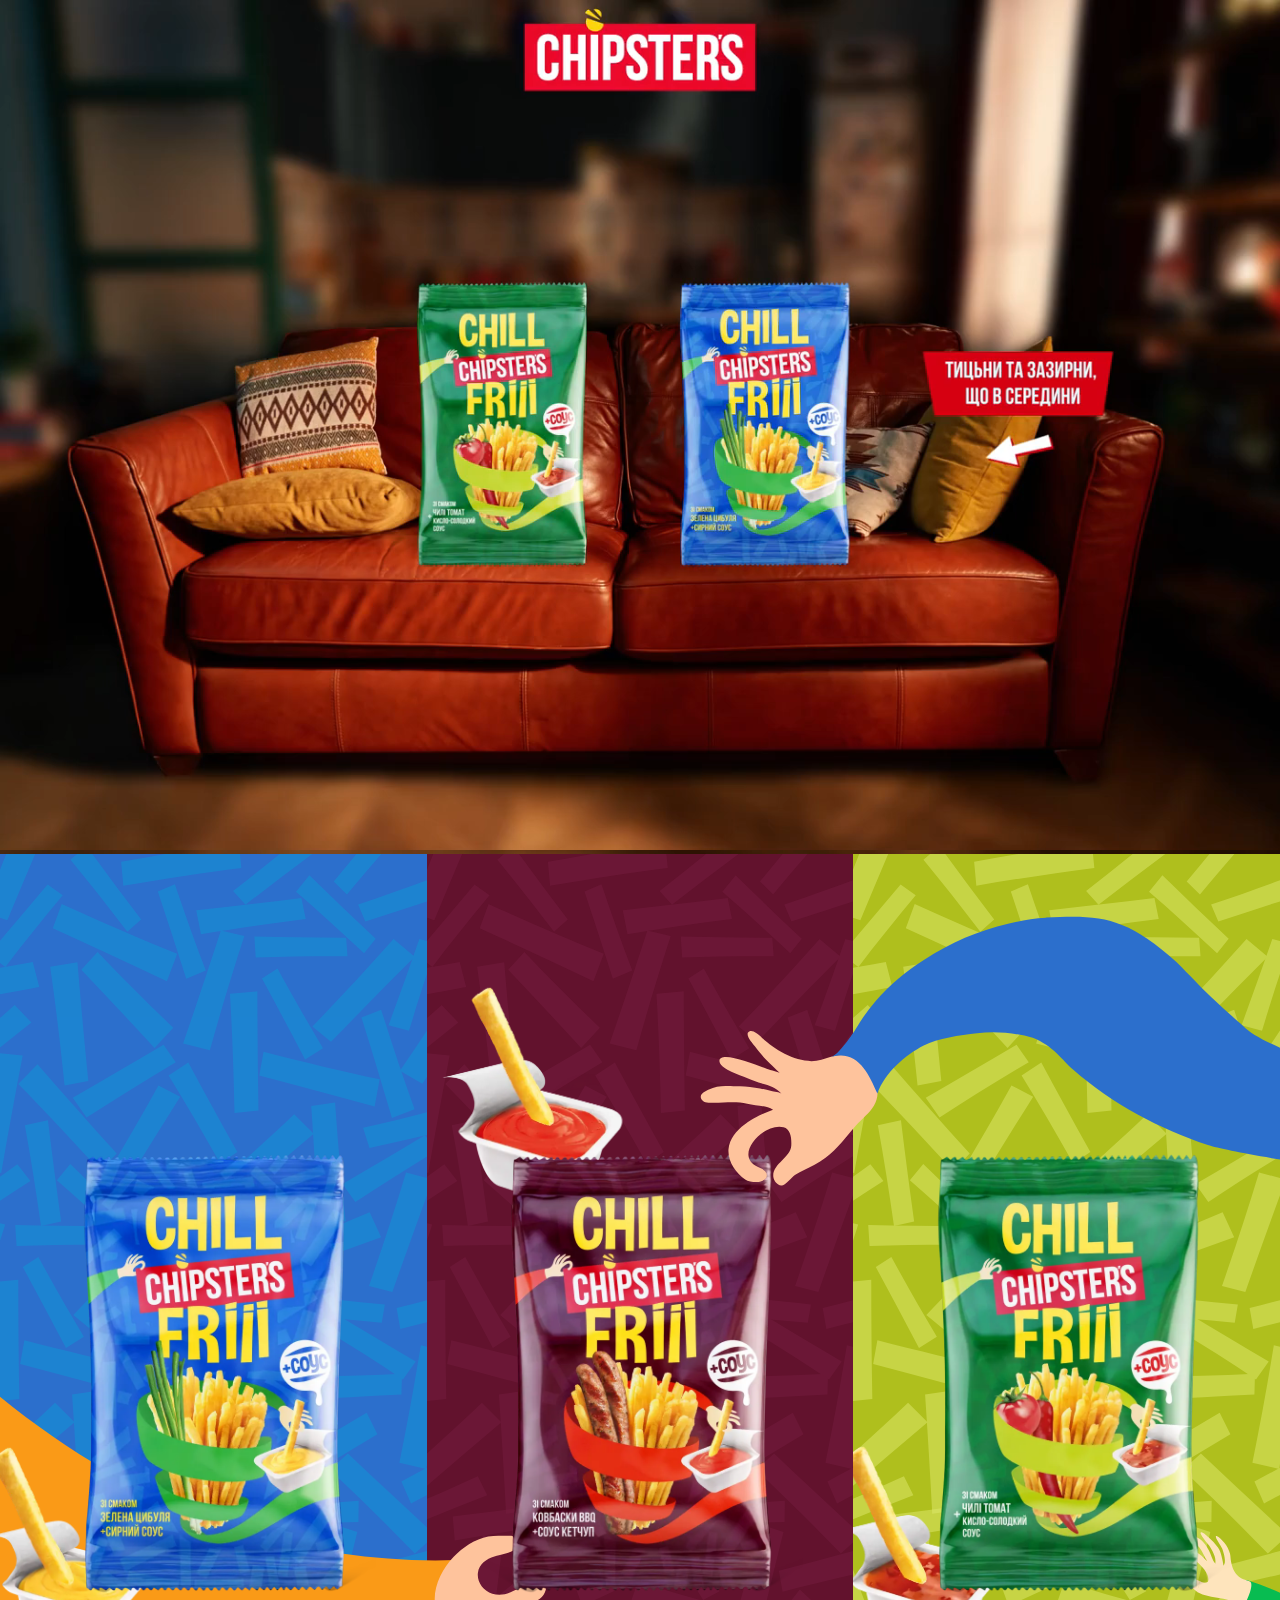
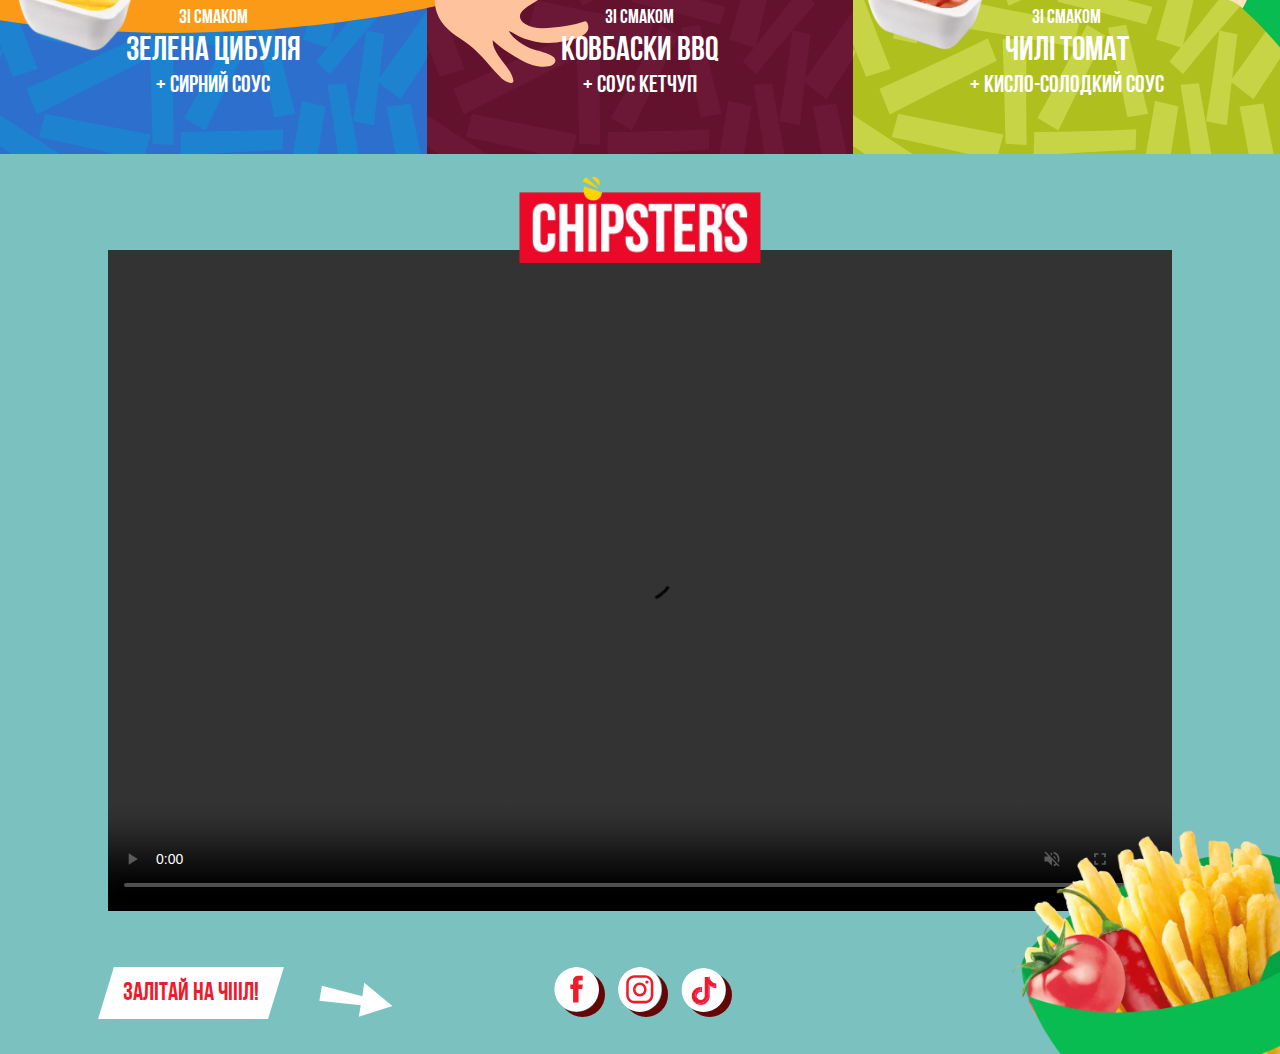
==== commit fa2817bb: "update" ====
--- a/docs/index.html
+++ b/docs/index.html
@@ -6,7 +6,7 @@
 	<meta charset="UTF-8">
 	<meta name="format-detection" content="telephone=no">
 	<!-- <style>body{opacity: 0;}</style> -->
-	<link rel="stylesheet" href="css/style.min.css?_v=20240318121453">
+	<link rel="stylesheet" href="css/style.min.css?_v=20240318173734">
 	<link rel="shortcut icon" href="favicon.ico">
 	<!-- <meta name="robots" content="noindex, nofollow"> -->
 	<meta name="viewport" content="width=device-width, initial-scale=1.0">
@@ -22,13 +22,13 @@
 						<source srcset="img/sofa-pc.jpg" type="image/jpeg" media="(min-width: 48.061em)">
 						<source srcset="img/sofa-mob.webp" type="image/webp">
 						<source srcset="img/sofa-mob.jpg" type="image/jpeg">
-						<img class="hero__bg-img ibg" src="sofa-mob.jpg" alt="Sofa">
+						<img class="hero__bg-img ibg" src="img/sofa-mob.jpg" alt="Sofa">
 					</picture>
 				</div>
 				<div class="hero__body">
-					<video class="hero__video-el ibg ibg--contain" muted playsinline width="1162" height="609">
-						<source class="video-hero-mob" data-src="files/hero-mob.webm" type="video/webm" />
-						<source class="video-hero-pc" data-src="files/hero-pc.webm" type="video/webm" />
+					<video class="hero__video-el" muted playsinline width="1162" height="609">
+						<source class="video-hero-mob" data-src="files/hero-mob.mp4" type="video/mp4" />
+						<source class="video-hero-pc" data-src="files/hero-pc.mp4" type="video/mp4" />
 					</video>
 				</div>
 			</section>
@@ -93,7 +93,7 @@
 				<picture><source srcset="img/icons/logo.webp" type="image/webp"><img class="watch__logo" src="img/icons/logo.png" alt="logo"></picture>
 				<div class="watch__video">
 					<div class="watch__video-wr">
-						<video class="watch__video-el ibg ibg--contain" controls muted playsinline width="1162" height="609" poster="" data-src="files/hero-pc-2.mp4">
+						<video class="watch__video-el ibg ibg--contain" controls muted playsinline width="1162" height="609" poster="" data-src="files/hero-pc.mp4">
 							<source type="video/mp4" />
 						</video>
 					</div>
@@ -334,7 +334,7 @@
 			preloader();
 		</script>
 	</div>
-	<script src="js/app.min.js?_v=20240318121453"></script>
+	<script src="js/app.min.js?_v=20240318173734"></script>
 </body>
 
 </html>--- a/docs/css/style.min.css
+++ b/docs/css/style.min.css
@@ -1 +1 @@
-@font-face{font-family:BebasNeue Bold;font-display:swap;src:url("../fonts/BebasNeue Bold.woff2") format("woff2"),url("../fonts/BebasNeue Bold.woff") format("woff");font-weight:700;font-style:normal}*{padding:0;margin:0;border:0}*,*::after,*::before{box-sizing:border-box}*::after,*::before{display:inline-block}body,html{height:100%;min-width:320px}body{color:#fff;line-height:1;font-family:"BebasNeue Bold",sans-serif;font-size:1rem;-ms-text-size-adjust:100%;-moz-text-size-adjust:100%;-webkit-text-size-adjust:100%;-webkit-font-smoothing:antialiased;-moz-osx-font-smoothing:grayscale}button,input,textarea{font-family:"BebasNeue Bold",sans-serif;font-size:inherit;line-height:inherit;color:inherit;background-color:transparent}input,textarea{width:100%}button,option,select{cursor:pointer}a{display:inline-block;color:inherit;text-decoration:none}ul li{list-style:none}img{vertical-align:top}h1,h2,h3,h4,h5,h6{font-weight:inherit;font-size:inherit}body{-ms-overflow-style:none;scrollbar-width:none}::-webkit-scrollbar{display:none}.lock body{overflow:hidden;touch-action:none;-ms-scroll-chaining:none;overscroll-behavior:none}.loaded body{opacity:1;transition:opacity .2s}.wrapper{min-height:100%;display:flex;flex-direction:column;overflow:hidden}@supports (overflow:clip){.wrapper{overflow:clip}}.wrapper > main{flex:1 1 auto}.wrapper > *{min-width:0}.ibg{width:100%;height:100%;-o-object-fit:cover;object-fit:cover}.ibg--top{-o-object-position:top;object-position:top}.ibg--bottom{-o-object-position:bottom;object-position:bottom}.ibg--left{-o-object-position:left;object-position:left}.ibg--right{-o-object-position:right;object-position:right}.ibg--contain{-o-object-fit:contain;object-fit:contain}section{overflow:hidden;position:relative;min-height:100vh;min-height:100svh}.item-packs__logo,.watch__logo{position:absolute;left:50%;-webkit-transform:translateX(-50%);transform:translateX(-50%);height:auto}.hero__bg{position:absolute;inset:0;overflow:hidden}.hero__body{position:absolute;inset:0;z-index:2}.hero__apng{z-index:15}.packs{background-color:#fff;display:flex}.packs img{max-width:100%}.item-packs{width:100%;display:grid}.item-packs__item{display:flex;flex-direction:column;justify-content:flex-end;align-items:center;background-size:cover;background-position:center;background-repeat:no-repeat}.item-packs__item:nth-child(1){overflow:hidden;background-color:#2c6fcc;background-image:url(../img/chips-bg-01.svg)}.item-packs__item:nth-child(2){background-color:#62122d;background-image:url(../img/chips-bg-02.svg)}.item-packs__item:nth-child(3){overflow:hidden;background-color:#afbf1d;background-image:url(../img/chips-bg-03.svg)}.item-packs__body{padding-top:6.25rem}.item-packs__item-wr{position:relative}.item-packs__img{position:relative;z-index:7}.item-packs__sauce{position:absolute}.item-packs__sauce.sauce-02{-webkit-transform:scaleX(-1);transform:scaleX(-1)}.about-pack{position:relative;z-index:8;text-transform:uppercase;text-align:center}.about-pack__txt-sm{margin-bottom:.4375rem}.about-pack__txt-main{margin-bottom:.3125rem}.watch{background-color:#7bc1bf;display:flex;flex-direction:column}.watch__bg{position:absolute;inset:0;overflow:hidden}.watch__logo{z-index:5}.watch__video{z-index:2;flex:1}.watch__video-wr{background-color:#000}.watch__video-el{aspect-ratio:1920/1080;height:73vh}.watch__footer{position:relative;z-index:3}.watch__call-to{-webkit-transform:skewX(-17deg);transform:skewX(-17deg);width:10.625rem;height:3.25rem;background-color:#fff;display:flex;align-items:center;justify-content:center}.watch__call-to p{font-size:1.5625rem;color:#ec1c2d;-webkit-transform:skewX(17deg);transform:skewX(17deg)}.watch__social{display:flex;align-items:center}.watch__link{display:block;border-radius:50%;box-shadow:6px 5px 0 0 #640606;transition:box-shadow .3s}.watch__link img{border-radius:50%;height:auto;transition:-webkit-transform .3s;transition:transform .3s;transition:transform .3s,-webkit-transform .3s}@media (min-width:53.18625em){.item-packs{grid-template-columns:repeat(3,1fr)}.item-packs__logo{display:none}.item-packs__sauce{z-index:5}.item-packs__sauce.sauce-01,.item-packs__sauce.sauce-03{left:-30%;bottom:-11%}.item-packs__sauce.sauce-02{left:-15%;top:-35%}.item-packs__hand-left,.item-packs__hand-right{position:absolute;max-width:none!important;height:auto}.item-packs__hand-left{bottom:-26%;right:64%}.item-packs__hand-right{top:-91%;left:55%;z-index:8}.item-packs__hand-green{position:absolute;right:-72%;bottom:-51%}.item-packs__hand-mob{display:none}.watch__call-to{position:absolute;top:0}.watch__call-to::before{content:"";position:absolute;top:28%;right:-75%;width:4.9375rem;height:3.9375rem;background-image:url(../img/icons/arrow.svg);background-repeat:no-repeat;-webkit-transform:skewX(17deg);transform:skewX(17deg)}.watch__social{width:100%;justify-content:center}.watch__basket{position:absolute;z-index:5;bottom:0;right:0;pointer-events:none}}@media (min-width:87.5em){.item-packs__logo,.watch__logo{top:1.375rem}.item-packs__logo,.watch__logo{width:15.875rem}.watch__footer{padding-bottom:2.8125rem}.watch__link img{width:2.875rem}}@media (min-width:90.06125em){.item-packs__img{width:21.375rem}.item-packs__sauce.sauce-01,.item-packs__sauce.sauce-02,.item-packs__sauce.sauce-03{width:13.375rem}}@media (min-width:90em){.item-packs__body{padding-bottom:3.75rem}.item-packs__hand-left{width:82.1875rem}.item-packs__hand-right{width:68rem}.watch__video{margin-top:5.625rem}.watch__video{margin-bottom:1.875rem}.watch__video{padding-left:7.5rem}.watch__video{padding-right:7.5rem}.watch__footer{padding-left:7.5rem}.watch__footer{padding-right:7.5rem}.watch__social{gap:1.25rem}}@media (min-width:120em){.item-packs__item-wr{padding-bottom:1.375rem}.about-pack__txt-sm{font-size:2rem}.about-pack__txt-main{font-size:2.625rem}.about-pack__txt-m{font-size:2.375rem}.watch__basket{width:25.4375rem}}@media (max-width:90em){.about-pack__txt-sm{font-size:1.25rem}}@media (max-width:20em){.watch__link img{width:2.1875rem}}@media (max-width:53.18625em){.item-packs__item{position:relative}.item-packs__item:nth-child(2){overflow:hidden}.item-packs__item{min-height:100vh;min-height:100svh}.item-packs__item-wr{padding-bottom:1.375rem}.item-packs__sauce{z-index:8}.item-packs__sauce.sauce-01,.item-packs__sauce.sauce-03{left:-37%;bottom:-11%}.item-packs__sauce.sauce-02{left:-37%;bottom:-11%}.item-packs__hand-left,.item-packs__hand-right{display:none}.item-packs__hand-green{display:none}.item-packs__hand-mob{position:absolute;top:-31%;left:75%;z-index:8}.watch__footer{display:grid;grid-template-columns:auto 1fr;align-items:center}.watch__social{justify-content:flex-end}.watch__basket{display:none}}@media (max-width:22.5em){.item-packs__logo,.watch__logo{top:1.875rem}.item-packs__logo,.watch__logo{width:8.875rem}.item-packs__body{padding-bottom:1.875rem}.item-packs__img{width:16.875rem}.item-packs__sauce.sauce-01,.item-packs__sauce.sauce-02,.item-packs__sauce.sauce-03{width:10.9375rem}.item-packs__hand-mob{width:19.5625rem}.about-pack__txt-main{font-size:1.875rem}.about-pack__txt-m{font-size:1.25rem}.watch__video{margin-top:8.125rem}.watch__video{margin-bottom:3.125rem}.watch__video{padding-left:2.5rem}.watch__video{padding-right:2.5rem}.watch__footer{padding-left:1.5rem}.watch__footer{padding-right:1.5rem}.watch__footer{padding-bottom:1.25rem}.watch__social{gap:.6875rem}}@media (min-width:22.5em) and (max-width:87.5em){@supports (top:clamp(1.375rem ,2.0480769231rem + -0.7692307692vw ,1.875rem)){.item-packs__logo,.watch__logo{top:clamp(1.375rem ,2.0480769231rem + -.7692307692vw ,1.875rem)}}@supports not (top:clamp(1.375rem ,2.0480769231rem + -0.7692307692vw ,1.875rem)){.item-packs__logo,.watch__logo{top:calc(1.875rem + -.5 * (100vw - 22.5rem)/ 65)}}@supports (width:clamp(8.875rem ,6.4519230769rem + 10.7692307692vw ,15.875rem)){.item-packs__logo,.watch__logo{width:clamp(8.875rem ,6.4519230769rem + 10.7692307692vw ,15.875rem)}}@supports not (width:clamp(8.875rem ,6.4519230769rem + 10.7692307692vw ,15.875rem)){.item-packs__logo,.watch__logo{width:calc(8.875rem + 7 * (100vw - 22.5rem)/ 65)}}@supports (padding-bottom:clamp(1.25rem ,0.7091346154rem + 2.4038461538vw ,2.8125rem)){.watch__footer{padding-bottom:clamp(1.25rem ,.7091346154rem + 2.4038461538vw ,2.8125rem)}}@supports not (padding-bottom:clamp(1.25rem ,0.7091346154rem + 2.4038461538vw ,2.8125rem)){.watch__footer{padding-bottom:calc(1.25rem + 1.5625 * (100vw - 22.5rem)/ 65)}}}@media (min-width:22.5em) and (max-width:90em){@supports (padding-bottom:clamp(1.875rem ,1.25rem + 2.7777777778vw ,3.75rem)){.item-packs__body{padding-bottom:clamp(1.875rem ,1.25rem + 2.7777777778vw ,3.75rem)}}@supports not (padding-bottom:clamp(1.875rem ,1.25rem + 2.7777777778vw ,3.75rem)){.item-packs__body{padding-bottom:calc(1.875rem + 1.875 * (100vw - 22.5rem)/ 67.5)}}@supports (margin-top:clamp(5.625rem ,8.9583333333rem + -3.7037037037vw ,8.125rem)){.watch__video{margin-top:clamp(5.625rem ,8.9583333333rem + -3.7037037037vw ,8.125rem)}}@supports not (margin-top:clamp(5.625rem ,8.9583333333rem + -3.7037037037vw ,8.125rem)){.watch__video{margin-top:calc(8.125rem + -2.5 * (100vw - 22.5rem)/ 67.5)}}@supports (margin-bottom:clamp(1.875rem ,3.5416666667rem + -1.8518518519vw ,3.125rem)){.watch__video{margin-bottom:clamp(1.875rem ,3.5416666667rem + -1.8518518519vw ,3.125rem)}}@supports not (margin-bottom:clamp(1.875rem ,3.5416666667rem + -1.8518518519vw ,3.125rem)){.watch__video{margin-bottom:calc(3.125rem + -1.25 * (100vw - 22.5rem)/ 67.5)}}@supports (padding-left:clamp(2.5rem ,0.8333333333rem + 7.4074074074vw ,7.5rem)){.watch__video{padding-left:clamp(2.5rem ,.8333333333rem + 7.4074074074vw ,7.5rem)}}@supports not (padding-left:clamp(2.5rem ,0.8333333333rem + 7.4074074074vw ,7.5rem)){.watch__video{padding-left:calc(2.5rem + 5 * (100vw - 22.5rem)/ 67.5)}}@supports (padding-right:clamp(2.5rem ,0.8333333333rem + 7.4074074074vw ,7.5rem)){.watch__video{padding-right:clamp(2.5rem ,.8333333333rem + 7.4074074074vw ,7.5rem)}}@supports not (padding-right:clamp(2.5rem ,0.8333333333rem + 7.4074074074vw ,7.5rem)){.watch__video{padding-right:calc(2.5rem + 5 * (100vw - 22.5rem)/ 67.5)}}@supports (padding-left:clamp(1.5rem ,-0.5rem + 8.8888888889vw ,7.5rem)){.watch__footer{padding-left:clamp(1.5rem ,-.5rem + 8.8888888889vw ,7.5rem)}}@supports not (padding-left:clamp(1.5rem ,-0.5rem + 8.8888888889vw ,7.5rem)){.watch__footer{padding-left:calc(1.5rem + 6 * (100vw - 22.5rem)/ 67.5)}}@supports (padding-right:clamp(1.5rem ,-0.5rem + 8.8888888889vw ,7.5rem)){.watch__footer{padding-right:clamp(1.5rem ,-.5rem + 8.8888888889vw ,7.5rem)}}@supports not (padding-right:clamp(1.5rem ,-0.5rem + 8.8888888889vw ,7.5rem)){.watch__footer{padding-right:calc(1.5rem + 6 * (100vw - 22.5rem)/ 67.5)}}@supports (gap:clamp(0.6875rem ,0.5rem + 0.8333333333vw ,1.25rem)){.watch__social{gap:clamp(.6875rem ,.5rem + .8333333333vw ,1.25rem)}}@supports not (gap:clamp(0.6875rem ,0.5rem + 0.8333333333vw ,1.25rem)){.watch__social{gap:calc(.6875rem + .5625 * (100vw - 22.5rem)/ 67.5)}}}@media (min-width:90em) and (max-width:120em){@supports (padding-bottom:clamp(0.125rem ,-3.625rem + 4.1666666667vw ,1.375rem)){.item-packs__item-wr{padding-bottom:clamp(.125rem ,-3.625rem + 4.1666666667vw ,1.375rem)}}@supports not (padding-bottom:clamp(0.125rem ,-3.625rem + 4.1666666667vw ,1.375rem)){.item-packs__item-wr{padding-bottom:calc(.125rem + 1.25 * (100vw - 90rem)/ 30)}}@supports (font-size:clamp(1.25rem ,-1rem + 2.5vw ,2rem)){.about-pack__txt-sm{font-size:clamp(1.25rem ,-1rem + 2.5vw ,2rem)}}@supports not (font-size:clamp(1.25rem ,-1rem + 2.5vw ,2rem)){.about-pack__txt-sm{font-size:calc(1.25rem + .75 * (100vw - 90rem)/ 30)}}}@media (min-width:53.18625em) and (max-width:90.06125em){@supports (width:clamp(17.6875rem ,12.368875rem + 10vw ,21.375rem)){.item-packs__img{width:clamp(17.6875rem ,12.368875rem + 10vw ,21.375rem)}}@supports not (width:clamp(17.6875rem ,12.368875rem + 10vw ,21.375rem)){.item-packs__img{width:calc(17.6875rem + 3.6875 * (100vw - 53.18625rem)/ 36.875)}}@supports (width:clamp(12.5rem ,11.2379533898rem + 2.3728813559vw ,13.375rem)){.item-packs__sauce.sauce-01,.item-packs__sauce.sauce-02,.item-packs__sauce.sauce-03{width:clamp(12.5rem ,11.2379533898rem + 2.3728813559vw ,13.375rem)}}@supports not (width:clamp(12.5rem ,11.2379533898rem + 2.3728813559vw ,13.375rem)){.item-packs__sauce.sauce-01,.item-packs__sauce.sauce-02,.item-packs__sauce.sauce-03{width:calc(12.5rem + .875 * (100vw - 53.18625rem)/ 36.875)}}}@media (min-width:22.5em) and (max-width:53.18625em){@supports (width:clamp(16.875rem ,10.9175271905rem + 26.477656931vw ,25rem)){.item-packs__img{width:clamp(16.875rem ,10.9175271905rem + 26.477656931vw ,25rem)}}@supports not (width:clamp(16.875rem ,10.9175271905rem + 26.477656931vw ,25rem)){.item-packs__img{width:calc(16.875rem + 8.125 * (100vw - 22.5rem)/ 30.68625)}}@supports (width:clamp(10.9375rem ,5.2091607601rem + 25.4592855106vw ,18.75rem)){.item-packs__sauce.sauce-01,.item-packs__sauce.sauce-02,.item-packs__sauce.sauce-03{width:clamp(10.9375rem ,5.2091607601rem + 25.4592855106vw ,18.75rem)}}@supports not (width:clamp(10.9375rem ,5.2091607601rem + 25.4592855106vw ,18.75rem)){.item-packs__sauce.sauce-01,.item-packs__sauce.sauce-02,.item-packs__sauce.sauce-03{width:calc(10.9375rem + 7.8125 * (100vw - 22.5rem)/ 30.68625)}}@supports (width:clamp(19.5625rem ,15.575575889rem + 17.7196627154vw ,25rem)){.item-packs__hand-mob{width:clamp(19.5625rem ,15.575575889rem + 17.7196627154vw ,25rem)}}@supports not (width:clamp(19.5625rem ,15.575575889rem + 17.7196627154vw ,25rem)){.item-packs__hand-mob{width:calc(19.5625rem + 5.4375 * (100vw - 22.5rem)/ 30.68625)}}}@media (min-width:53.18625em) and (max-width:90em){@supports (width:clamp(68.125rem ,47.8083617704rem + 38.1990424773vw ,82.1875rem)){.item-packs__hand-left{width:clamp(68.125rem ,47.8083617704rem + 38.1990424773vw ,82.1875rem)}}@supports not (width:clamp(68.125rem ,47.8083617704rem + 38.1990424773vw ,82.1875rem)){.item-packs__hand-left{width:calc(68.125rem + 14.0625 * (100vw - 53.18625rem)/ 36.81375)}}@supports (width:clamp(56.4375rem ,39.7327085668rem + 31.4081015925vw ,68rem)){.item-packs__hand-right{width:clamp(56.4375rem ,39.7327085668rem + 31.4081015925vw ,68rem)}}@supports not (width:clamp(56.4375rem ,39.7327085668rem + 31.4081015925vw ,68rem)){.item-packs__hand-right{width:calc(56.4375rem + 11.5625 * (100vw - 53.18625rem)/ 36.81375)}}}@media (min-width:90.06125em) and (max-width:120em){@supports (font-size:clamp(2.1875rem ,0.8714197737rem + 1.4613168552vw ,2.625rem)){.about-pack__txt-main{font-size:clamp(2.1875rem ,.8714197737rem + 1.4613168552vw ,2.625rem)}}@supports not (font-size:clamp(2.1875rem ,0.8714197737rem + 1.4613168552vw ,2.625rem)){.about-pack__txt-main{font-size:calc(2.1875rem + .4375 * (100vw - 90.06125rem)/ 29.93875)}}@supports (font-size:clamp(1.5625rem ,-0.8816489917rem + 2.7138741597vw ,2.375rem)){.about-pack__txt-m{font-size:clamp(1.5625rem ,-.8816489917rem + 2.7138741597vw ,2.375rem)}}@supports not (font-size:clamp(1.5625rem ,-0.8816489917rem + 2.7138741597vw ,2.375rem)){.about-pack__txt-m{font-size:calc(1.5625rem + .8125 * (100vw - 90.06125rem)/ 29.93875)}}}@media (min-width:22.5em) and (max-width:90.06125em){@supports (font-size:clamp(1.875rem ,1.7709277692rem + 0.4625432478vw ,2.1875rem)){.about-pack__txt-main{font-size:clamp(1.875rem ,1.7709277692rem + .4625432478vw ,2.1875rem)}}@supports not (font-size:clamp(1.875rem ,1.7709277692rem + 0.4625432478vw ,2.1875rem)){.about-pack__txt-main{font-size:calc(1.875rem + .3125 * (100vw - 22.5rem)/ 67.56125)}}@supports (font-size:clamp(1.25rem ,1.1459277692rem + 0.4625432478vw ,1.5625rem)){.about-pack__txt-m{font-size:clamp(1.25rem ,1.1459277692rem + .4625432478vw ,1.5625rem)}}@supports not (font-size:clamp(1.25rem ,1.1459277692rem + 0.4625432478vw ,1.5625rem)){.about-pack__txt-m{font-size:calc(1.25rem + .3125 * (100vw - 22.5rem)/ 67.56125)}}}@media (min-width:20em) and (max-width:87.5em){@supports (width:clamp(2.1875rem ,1.9837962963rem + 1.0185185185vw ,2.875rem)){.watch__link img{width:clamp(2.1875rem ,1.9837962963rem + 1.0185185185vw ,2.875rem)}}@supports not (width:clamp(2.1875rem ,1.9837962963rem + 1.0185185185vw ,2.875rem)){.watch__link img{width:calc(2.1875rem + .6875 * (100vw - 20rem)/ 67.5)}}}@media (min-width:53.18625em) and (max-width:120em){@supports (width:clamp(11.25rem ,-0.0437819218rem + 21.2344016015vw ,25.4375rem)){.watch__basket{width:clamp(11.25rem ,-.0437819218rem + 21.2344016015vw ,25.4375rem)}}@supports not (width:clamp(11.25rem ,-0.0437819218rem + 21.2344016015vw ,25.4375rem)){.watch__basket{width:calc(11.25rem + 14.1875 * (100vw - 53.18625rem)/ 66.81375)}}}@media (min-height:62.56125em){.item-packs__item{justify-content:center}}@media (any-hover:hover){.watch__link:hover{box-shadow:3px -1px 0 0 #640606}.watch__link:hover img{-webkit-transform:translateY(-3px);transform:translateY(-3px)}}+@font-face{font-family:BebasNeue Bold;font-display:swap;src:url("../fonts/BebasNeue Bold.woff2") format("woff2"),url("../fonts/BebasNeue Bold.woff") format("woff");font-weight:700;font-style:normal}*{padding:0;margin:0;border:0}*,*::after,*::before{box-sizing:border-box}*::after,*::before{display:inline-block}body,html{height:100%;min-width:320px}body{color:#fff;line-height:1;font-family:"BebasNeue Bold",sans-serif;font-size:1rem;-ms-text-size-adjust:100%;-moz-text-size-adjust:100%;-webkit-text-size-adjust:100%;-webkit-font-smoothing:antialiased;-moz-osx-font-smoothing:grayscale}button,input,textarea{font-family:"BebasNeue Bold",sans-serif;font-size:inherit;line-height:inherit;color:inherit;background-color:transparent}input,textarea{width:100%}button,option,select{cursor:pointer}a{display:inline-block;color:inherit;text-decoration:none}ul li{list-style:none}img{vertical-align:top}h1,h2,h3,h4,h5,h6{font-weight:inherit;font-size:inherit}body{-ms-overflow-style:none;scrollbar-width:none}::-webkit-scrollbar{display:none}.lock body{overflow:hidden;touch-action:none;-ms-scroll-chaining:none;overscroll-behavior:none}.loaded body{opacity:1;transition:opacity .2s}.wrapper{min-height:100%;display:flex;flex-direction:column;overflow:hidden}@supports (overflow:clip){.wrapper{overflow:clip}}.wrapper > main{flex:1 1 auto}.wrapper > *{min-width:0}.ibg{width:100%;height:100%;-o-object-fit:cover;object-fit:cover}.ibg--top{-o-object-position:top;object-position:top}.ibg--bottom{-o-object-position:bottom;object-position:bottom}.ibg--left{-o-object-position:left;object-position:left}.ibg--right{-o-object-position:right;object-position:right}.ibg--contain{-o-object-fit:contain;object-fit:contain}section{overflow:hidden;position:relative;min-height:100vh;min-height:100svh}.item-packs__logo,.watch__logo{position:absolute;left:50%;-webkit-transform:translateX(-50%);transform:translateX(-50%);height:auto}.hero{min-height:auto!important}.hero__bg{position:absolute;inset:0;overflow:hidden}.hero__body{position:relative;inset:0;z-index:2}.hero__video-el{width:100%;height:100%;-o-object-fit:cover;object-fit:cover}.packs{background-color:#fff;display:flex}.packs img{max-width:100%}.item-packs{width:100%;display:grid}.item-packs__item{display:flex;flex-direction:column;justify-content:flex-end;align-items:center;background-size:cover;background-position:center;background-repeat:no-repeat}.item-packs__item:nth-child(1){overflow:hidden;background-color:#2c6fcc;background-image:url(../img/chips-bg-01.svg)}.item-packs__item:nth-child(2){background-color:#62122d;background-image:url(../img/chips-bg-02.svg)}.item-packs__item:nth-child(3){overflow:hidden;background-color:#afbf1d;background-image:url(../img/chips-bg-03.svg)}.item-packs__body{padding-top:6.25rem}.item-packs__item-wr{position:relative}.item-packs__img{position:relative;z-index:7}.item-packs__sauce{position:absolute}.item-packs__sauce.sauce-02{-webkit-transform:scaleX(-1);transform:scaleX(-1)}.about-pack{position:relative;z-index:8;text-transform:uppercase;text-align:center}.about-pack__txt-sm{margin-bottom:.4375rem}.about-pack__txt-main{margin-bottom:.3125rem}.watch{background-color:#7bc1bf;display:flex;flex-direction:column}.watch__bg{position:absolute;inset:0;overflow:hidden}.watch__logo{z-index:5}.watch__video{z-index:2;flex:1}.watch__video-wr{background-color:#000}.watch__video-el{aspect-ratio:1920/1080;height:73vh}.watch__footer{position:relative;z-index:3}.watch__call-to{-webkit-transform:skewX(-17deg);transform:skewX(-17deg);width:10.625rem;height:3.25rem;background-color:#fff;display:flex;align-items:center;justify-content:center}.watch__call-to p{font-size:1.5625rem;color:#ec1c2d;-webkit-transform:skewX(17deg);transform:skewX(17deg)}.watch__social{display:flex;align-items:center}.watch__link{display:block;border-radius:50%;box-shadow:6px 5px 0 0 #640606;transition:box-shadow .3s}.watch__link img{border-radius:50%;height:auto;transition:-webkit-transform .3s;transition:transform .3s;transition:transform .3s,-webkit-transform .3s}@media (min-width:53.18625em){.item-packs{grid-template-columns:repeat(3,1fr)}.item-packs__logo{display:none}.item-packs__sauce{z-index:5}.item-packs__sauce.sauce-01,.item-packs__sauce.sauce-03{left:-30%;bottom:-11%}.item-packs__sauce.sauce-02{left:-15%;top:-35%}.item-packs__hand-left,.item-packs__hand-right{position:absolute;max-width:none!important;height:auto}.item-packs__hand-left{bottom:-26%;right:64%}.item-packs__hand-right{top:-91%;left:55%;z-index:8}.item-packs__hand-green{position:absolute;right:-72%;bottom:-51%}.item-packs__hand-mob{display:none}.watch__call-to{position:absolute;top:0}.watch__call-to::before{content:"";position:absolute;top:28%;right:-75%;width:4.9375rem;height:3.9375rem;background-image:url(../img/icons/arrow.svg);background-repeat:no-repeat;-webkit-transform:skewX(17deg);transform:skewX(17deg)}.watch__social{width:100%;justify-content:center}.watch__basket{position:absolute;z-index:5;bottom:0;right:0;pointer-events:none}}@media (min-width:87.5em){.item-packs__logo,.watch__logo{top:1.375rem}.item-packs__logo,.watch__logo{width:15.875rem}.watch__footer{padding-bottom:2.8125rem}.watch__link img{width:2.875rem}}@media (min-width:90.06125em){.item-packs__img{width:21.375rem}.item-packs__sauce.sauce-01,.item-packs__sauce.sauce-02,.item-packs__sauce.sauce-03{width:13.375rem}}@media (min-width:90em){.item-packs__body{padding-bottom:3.75rem}.item-packs__hand-left{width:82.1875rem}.item-packs__hand-right{width:68rem}.watch__video{margin-top:5.625rem}.watch__video{margin-bottom:1.875rem}.watch__video{padding-left:7.5rem}.watch__video{padding-right:7.5rem}.watch__footer{padding-left:7.5rem}.watch__footer{padding-right:7.5rem}.watch__social{gap:1.25rem}}@media (min-width:120em){.item-packs__item-wr{padding-bottom:1.375rem}.about-pack__txt-sm{font-size:2rem}.about-pack__txt-main{font-size:2.625rem}.about-pack__txt-m{font-size:2.375rem}.watch__basket{width:25.4375rem}}@media (max-width:90em){.about-pack__txt-sm{font-size:1.25rem}}@media (max-width:20em){.watch__link img{width:2.1875rem}}@media (max-width:53.18625em){.item-packs__item{position:relative}.item-packs__item:nth-child(2){overflow:hidden}.item-packs__item{min-height:100vh;min-height:100svh}.item-packs__item-wr{padding-bottom:1.375rem}.item-packs__sauce{z-index:8}.item-packs__sauce.sauce-01,.item-packs__sauce.sauce-03{left:-37%;bottom:-11%}.item-packs__sauce.sauce-02{left:-37%;bottom:-11%}.item-packs__hand-left,.item-packs__hand-right{display:none}.item-packs__hand-green{display:none}.item-packs__hand-mob{position:absolute;top:-31%;left:75%;z-index:8}.watch__footer{display:grid;grid-template-columns:auto 1fr;align-items:center}.watch__social{justify-content:flex-end}.watch__basket{display:none}}@media (max-width:22.5em){.item-packs__logo,.watch__logo{top:1.875rem}.item-packs__logo,.watch__logo{width:8.875rem}.item-packs__body{padding-bottom:1.875rem}.item-packs__img{width:16.875rem}.item-packs__sauce.sauce-01,.item-packs__sauce.sauce-02,.item-packs__sauce.sauce-03{width:10.9375rem}.item-packs__hand-mob{width:19.5625rem}.about-pack__txt-main{font-size:1.875rem}.about-pack__txt-m{font-size:1.25rem}.watch__video{margin-top:8.125rem}.watch__video{margin-bottom:3.125rem}.watch__video{padding-left:2.5rem}.watch__video{padding-right:2.5rem}.watch__footer{padding-left:1.5rem}.watch__footer{padding-right:1.5rem}.watch__footer{padding-bottom:1.25rem}.watch__social{gap:.6875rem}}@media (min-width:22.5em) and (max-width:87.5em){@supports (top:clamp(1.375rem ,2.0480769231rem + -0.7692307692vw ,1.875rem)){.item-packs__logo,.watch__logo{top:clamp(1.375rem ,2.0480769231rem + -.7692307692vw ,1.875rem)}}@supports not (top:clamp(1.375rem ,2.0480769231rem + -0.7692307692vw ,1.875rem)){.item-packs__logo,.watch__logo{top:calc(1.875rem + -.5 * (100vw - 22.5rem)/ 65)}}@supports (width:clamp(8.875rem ,6.4519230769rem + 10.7692307692vw ,15.875rem)){.item-packs__logo,.watch__logo{width:clamp(8.875rem ,6.4519230769rem + 10.7692307692vw ,15.875rem)}}@supports not (width:clamp(8.875rem ,6.4519230769rem + 10.7692307692vw ,15.875rem)){.item-packs__logo,.watch__logo{width:calc(8.875rem + 7 * (100vw - 22.5rem)/ 65)}}@supports (padding-bottom:clamp(1.25rem ,0.7091346154rem + 2.4038461538vw ,2.8125rem)){.watch__footer{padding-bottom:clamp(1.25rem ,.7091346154rem + 2.4038461538vw ,2.8125rem)}}@supports not (padding-bottom:clamp(1.25rem ,0.7091346154rem + 2.4038461538vw ,2.8125rem)){.watch__footer{padding-bottom:calc(1.25rem + 1.5625 * (100vw - 22.5rem)/ 65)}}}@media (min-width:22.5em) and (max-width:90em){@supports (padding-bottom:clamp(1.875rem ,1.25rem + 2.7777777778vw ,3.75rem)){.item-packs__body{padding-bottom:clamp(1.875rem ,1.25rem + 2.7777777778vw ,3.75rem)}}@supports not (padding-bottom:clamp(1.875rem ,1.25rem + 2.7777777778vw ,3.75rem)){.item-packs__body{padding-bottom:calc(1.875rem + 1.875 * (100vw - 22.5rem)/ 67.5)}}@supports (margin-top:clamp(5.625rem ,8.9583333333rem + -3.7037037037vw ,8.125rem)){.watch__video{margin-top:clamp(5.625rem ,8.9583333333rem + -3.7037037037vw ,8.125rem)}}@supports not (margin-top:clamp(5.625rem ,8.9583333333rem + -3.7037037037vw ,8.125rem)){.watch__video{margin-top:calc(8.125rem + -2.5 * (100vw - 22.5rem)/ 67.5)}}@supports (margin-bottom:clamp(1.875rem ,3.5416666667rem + -1.8518518519vw ,3.125rem)){.watch__video{margin-bottom:clamp(1.875rem ,3.5416666667rem + -1.8518518519vw ,3.125rem)}}@supports not (margin-bottom:clamp(1.875rem ,3.5416666667rem + -1.8518518519vw ,3.125rem)){.watch__video{margin-bottom:calc(3.125rem + -1.25 * (100vw - 22.5rem)/ 67.5)}}@supports (padding-left:clamp(2.5rem ,0.8333333333rem + 7.4074074074vw ,7.5rem)){.watch__video{padding-left:clamp(2.5rem ,.8333333333rem + 7.4074074074vw ,7.5rem)}}@supports not (padding-left:clamp(2.5rem ,0.8333333333rem + 7.4074074074vw ,7.5rem)){.watch__video{padding-left:calc(2.5rem + 5 * (100vw - 22.5rem)/ 67.5)}}@supports (padding-right:clamp(2.5rem ,0.8333333333rem + 7.4074074074vw ,7.5rem)){.watch__video{padding-right:clamp(2.5rem ,.8333333333rem + 7.4074074074vw ,7.5rem)}}@supports not (padding-right:clamp(2.5rem ,0.8333333333rem + 7.4074074074vw ,7.5rem)){.watch__video{padding-right:calc(2.5rem + 5 * (100vw - 22.5rem)/ 67.5)}}@supports (padding-left:clamp(1.5rem ,-0.5rem + 8.8888888889vw ,7.5rem)){.watch__footer{padding-left:clamp(1.5rem ,-.5rem + 8.8888888889vw ,7.5rem)}}@supports not (padding-left:clamp(1.5rem ,-0.5rem + 8.8888888889vw ,7.5rem)){.watch__footer{padding-left:calc(1.5rem + 6 * (100vw - 22.5rem)/ 67.5)}}@supports (padding-right:clamp(1.5rem ,-0.5rem + 8.8888888889vw ,7.5rem)){.watch__footer{padding-right:clamp(1.5rem ,-.5rem + 8.8888888889vw ,7.5rem)}}@supports not (padding-right:clamp(1.5rem ,-0.5rem + 8.8888888889vw ,7.5rem)){.watch__footer{padding-right:calc(1.5rem + 6 * (100vw - 22.5rem)/ 67.5)}}@supports (gap:clamp(0.6875rem ,0.5rem + 0.8333333333vw ,1.25rem)){.watch__social{gap:clamp(.6875rem ,.5rem + .8333333333vw ,1.25rem)}}@supports not (gap:clamp(0.6875rem ,0.5rem + 0.8333333333vw ,1.25rem)){.watch__social{gap:calc(.6875rem + .5625 * (100vw - 22.5rem)/ 67.5)}}}@media (min-width:90em) and (max-width:120em){@supports (padding-bottom:clamp(0.125rem ,-3.625rem + 4.1666666667vw ,1.375rem)){.item-packs__item-wr{padding-bottom:clamp(.125rem ,-3.625rem + 4.1666666667vw ,1.375rem)}}@supports not (padding-bottom:clamp(0.125rem ,-3.625rem + 4.1666666667vw ,1.375rem)){.item-packs__item-wr{padding-bottom:calc(.125rem + 1.25 * (100vw - 90rem)/ 30)}}@supports (font-size:clamp(1.25rem ,-1rem + 2.5vw ,2rem)){.about-pack__txt-sm{font-size:clamp(1.25rem ,-1rem + 2.5vw ,2rem)}}@supports not (font-size:clamp(1.25rem ,-1rem + 2.5vw ,2rem)){.about-pack__txt-sm{font-size:calc(1.25rem + .75 * (100vw - 90rem)/ 30)}}}@media (min-width:53.18625em) and (max-width:90.06125em){@supports (width:clamp(17.6875rem ,12.368875rem + 10vw ,21.375rem)){.item-packs__img{width:clamp(17.6875rem ,12.368875rem + 10vw ,21.375rem)}}@supports not (width:clamp(17.6875rem ,12.368875rem + 10vw ,21.375rem)){.item-packs__img{width:calc(17.6875rem + 3.6875 * (100vw - 53.18625rem)/ 36.875)}}@supports (width:clamp(12.5rem ,11.2379533898rem + 2.3728813559vw ,13.375rem)){.item-packs__sauce.sauce-01,.item-packs__sauce.sauce-02,.item-packs__sauce.sauce-03{width:clamp(12.5rem ,11.2379533898rem + 2.3728813559vw ,13.375rem)}}@supports not (width:clamp(12.5rem ,11.2379533898rem + 2.3728813559vw ,13.375rem)){.item-packs__sauce.sauce-01,.item-packs__sauce.sauce-02,.item-packs__sauce.sauce-03{width:calc(12.5rem + .875 * (100vw - 53.18625rem)/ 36.875)}}}@media (min-width:22.5em) and (max-width:53.18625em){@supports (width:clamp(16.875rem ,10.9175271905rem + 26.477656931vw ,25rem)){.item-packs__img{width:clamp(16.875rem ,10.9175271905rem + 26.477656931vw ,25rem)}}@supports not (width:clamp(16.875rem ,10.9175271905rem + 26.477656931vw ,25rem)){.item-packs__img{width:calc(16.875rem + 8.125 * (100vw - 22.5rem)/ 30.68625)}}@supports (width:clamp(10.9375rem ,5.2091607601rem + 25.4592855106vw ,18.75rem)){.item-packs__sauce.sauce-01,.item-packs__sauce.sauce-02,.item-packs__sauce.sauce-03{width:clamp(10.9375rem ,5.2091607601rem + 25.4592855106vw ,18.75rem)}}@supports not (width:clamp(10.9375rem ,5.2091607601rem + 25.4592855106vw ,18.75rem)){.item-packs__sauce.sauce-01,.item-packs__sauce.sauce-02,.item-packs__sauce.sauce-03{width:calc(10.9375rem + 7.8125 * (100vw - 22.5rem)/ 30.68625)}}@supports (width:clamp(19.5625rem ,15.575575889rem + 17.7196627154vw ,25rem)){.item-packs__hand-mob{width:clamp(19.5625rem ,15.575575889rem + 17.7196627154vw ,25rem)}}@supports not (width:clamp(19.5625rem ,15.575575889rem + 17.7196627154vw ,25rem)){.item-packs__hand-mob{width:calc(19.5625rem + 5.4375 * (100vw - 22.5rem)/ 30.68625)}}}@media (min-width:53.18625em) and (max-width:90em){@supports (width:clamp(68.125rem ,47.8083617704rem + 38.1990424773vw ,82.1875rem)){.item-packs__hand-left{width:clamp(68.125rem ,47.8083617704rem + 38.1990424773vw ,82.1875rem)}}@supports not (width:clamp(68.125rem ,47.8083617704rem + 38.1990424773vw ,82.1875rem)){.item-packs__hand-left{width:calc(68.125rem + 14.0625 * (100vw - 53.18625rem)/ 36.81375)}}@supports (width:clamp(56.4375rem ,39.7327085668rem + 31.4081015925vw ,68rem)){.item-packs__hand-right{width:clamp(56.4375rem ,39.7327085668rem + 31.4081015925vw ,68rem)}}@supports not (width:clamp(56.4375rem ,39.7327085668rem + 31.4081015925vw ,68rem)){.item-packs__hand-right{width:calc(56.4375rem + 11.5625 * (100vw - 53.18625rem)/ 36.81375)}}}@media (min-width:90.06125em) and (max-width:120em){@supports (font-size:clamp(2.1875rem ,0.8714197737rem + 1.4613168552vw ,2.625rem)){.about-pack__txt-main{font-size:clamp(2.1875rem ,.8714197737rem + 1.4613168552vw ,2.625rem)}}@supports not (font-size:clamp(2.1875rem ,0.8714197737rem + 1.4613168552vw ,2.625rem)){.about-pack__txt-main{font-size:calc(2.1875rem + .4375 * (100vw - 90.06125rem)/ 29.93875)}}@supports (font-size:clamp(1.5625rem ,-0.8816489917rem + 2.7138741597vw ,2.375rem)){.about-pack__txt-m{font-size:clamp(1.5625rem ,-.8816489917rem + 2.7138741597vw ,2.375rem)}}@supports not (font-size:clamp(1.5625rem ,-0.8816489917rem + 2.7138741597vw ,2.375rem)){.about-pack__txt-m{font-size:calc(1.5625rem + .8125 * (100vw - 90.06125rem)/ 29.93875)}}}@media (min-width:22.5em) and (max-width:90.06125em){@supports (font-size:clamp(1.875rem ,1.7709277692rem + 0.4625432478vw ,2.1875rem)){.about-pack__txt-main{font-size:clamp(1.875rem ,1.7709277692rem + .4625432478vw ,2.1875rem)}}@supports not (font-size:clamp(1.875rem ,1.7709277692rem + 0.4625432478vw ,2.1875rem)){.about-pack__txt-main{font-size:calc(1.875rem + .3125 * (100vw - 22.5rem)/ 67.56125)}}@supports (font-size:clamp(1.25rem ,1.1459277692rem + 0.4625432478vw ,1.5625rem)){.about-pack__txt-m{font-size:clamp(1.25rem ,1.1459277692rem + .4625432478vw ,1.5625rem)}}@supports not (font-size:clamp(1.25rem ,1.1459277692rem + 0.4625432478vw ,1.5625rem)){.about-pack__txt-m{font-size:calc(1.25rem + .3125 * (100vw - 22.5rem)/ 67.56125)}}}@media (min-width:20em) and (max-width:87.5em){@supports (width:clamp(2.1875rem ,1.9837962963rem + 1.0185185185vw ,2.875rem)){.watch__link img{width:clamp(2.1875rem ,1.9837962963rem + 1.0185185185vw ,2.875rem)}}@supports not (width:clamp(2.1875rem ,1.9837962963rem + 1.0185185185vw ,2.875rem)){.watch__link img{width:calc(2.1875rem + .6875 * (100vw - 20rem)/ 67.5)}}}@media (min-width:53.18625em) and (max-width:120em){@supports (width:clamp(11.25rem ,-0.0437819218rem + 21.2344016015vw ,25.4375rem)){.watch__basket{width:clamp(11.25rem ,-.0437819218rem + 21.2344016015vw ,25.4375rem)}}@supports not (width:clamp(11.25rem ,-0.0437819218rem + 21.2344016015vw ,25.4375rem)){.watch__basket{width:calc(11.25rem + 14.1875 * (100vw - 53.18625rem)/ 66.81375)}}}@media (min-height:62.56125em){.item-packs__item{justify-content:center}}@media (any-hover:hover){.watch__link:hover{box-shadow:3px -1px 0 0 #640606}.watch__link:hover img{-webkit-transform:translateY(-3px);transform:translateY(-3px)}}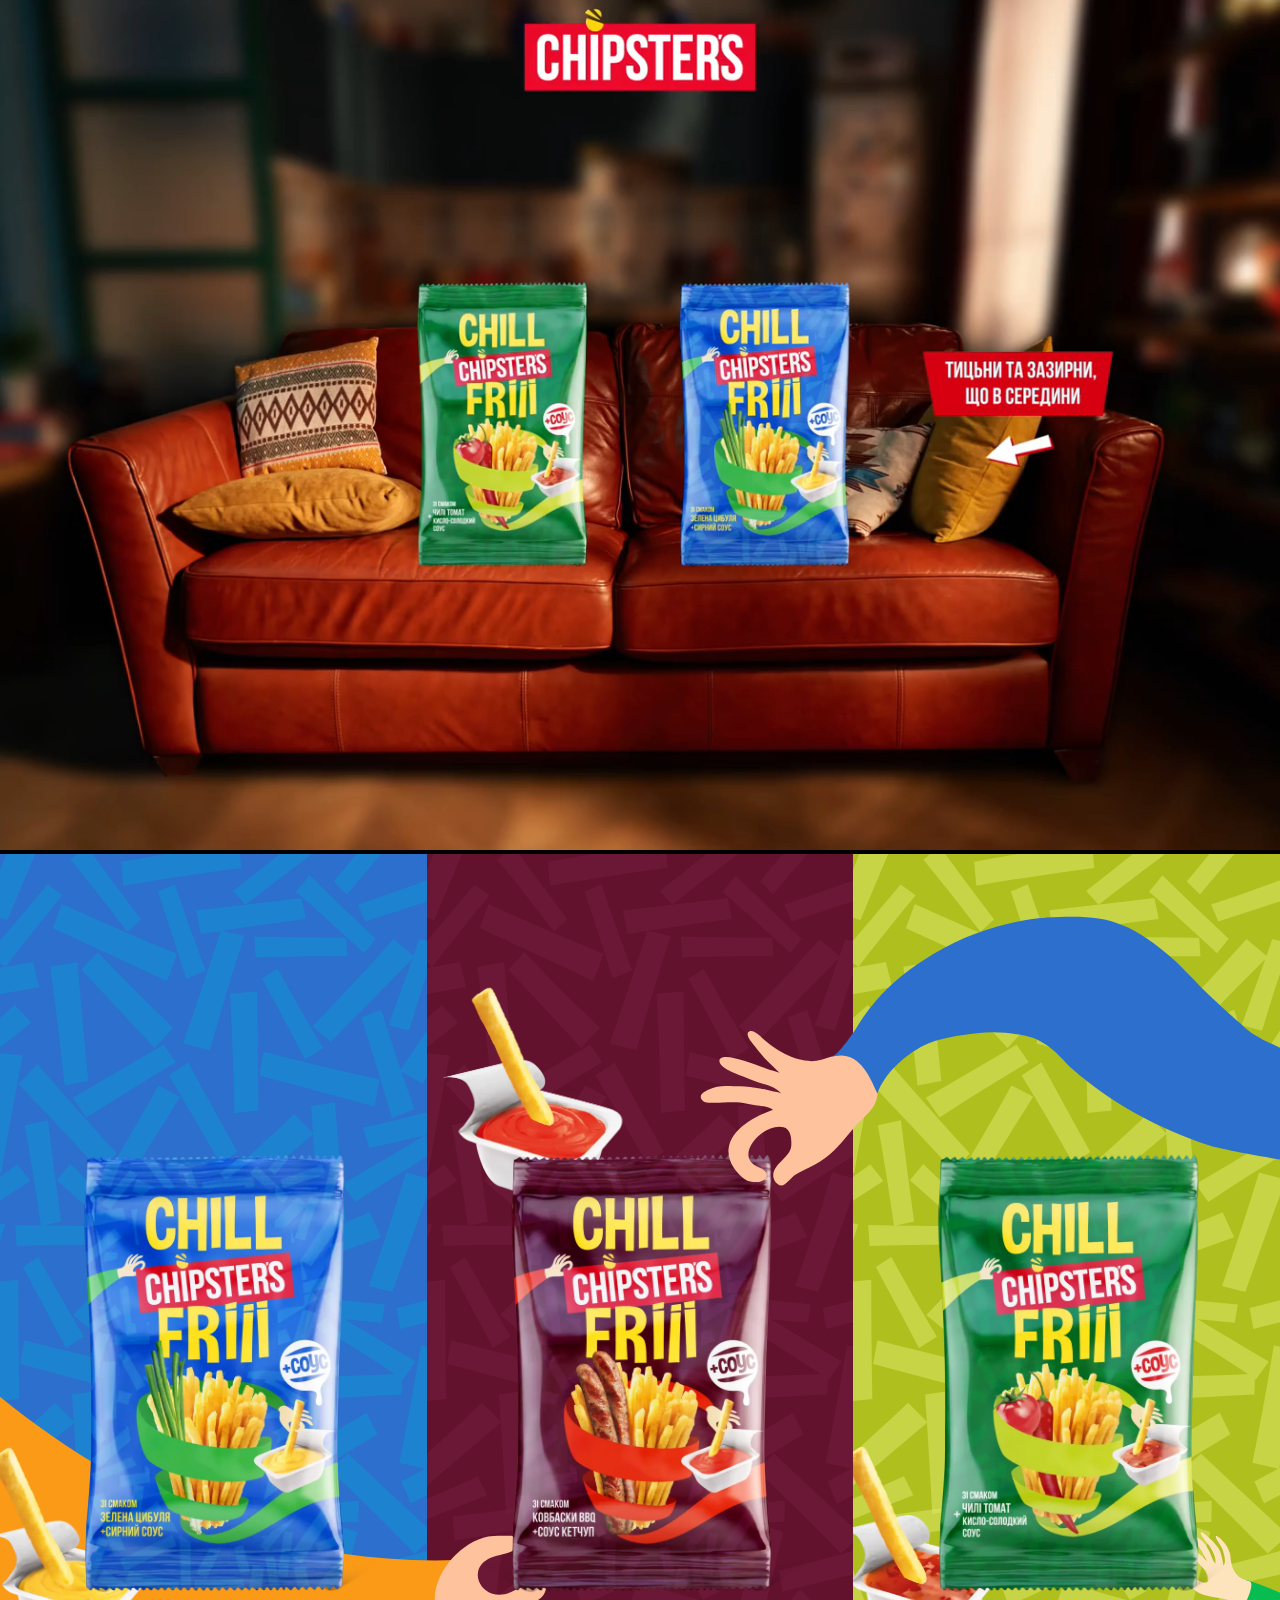
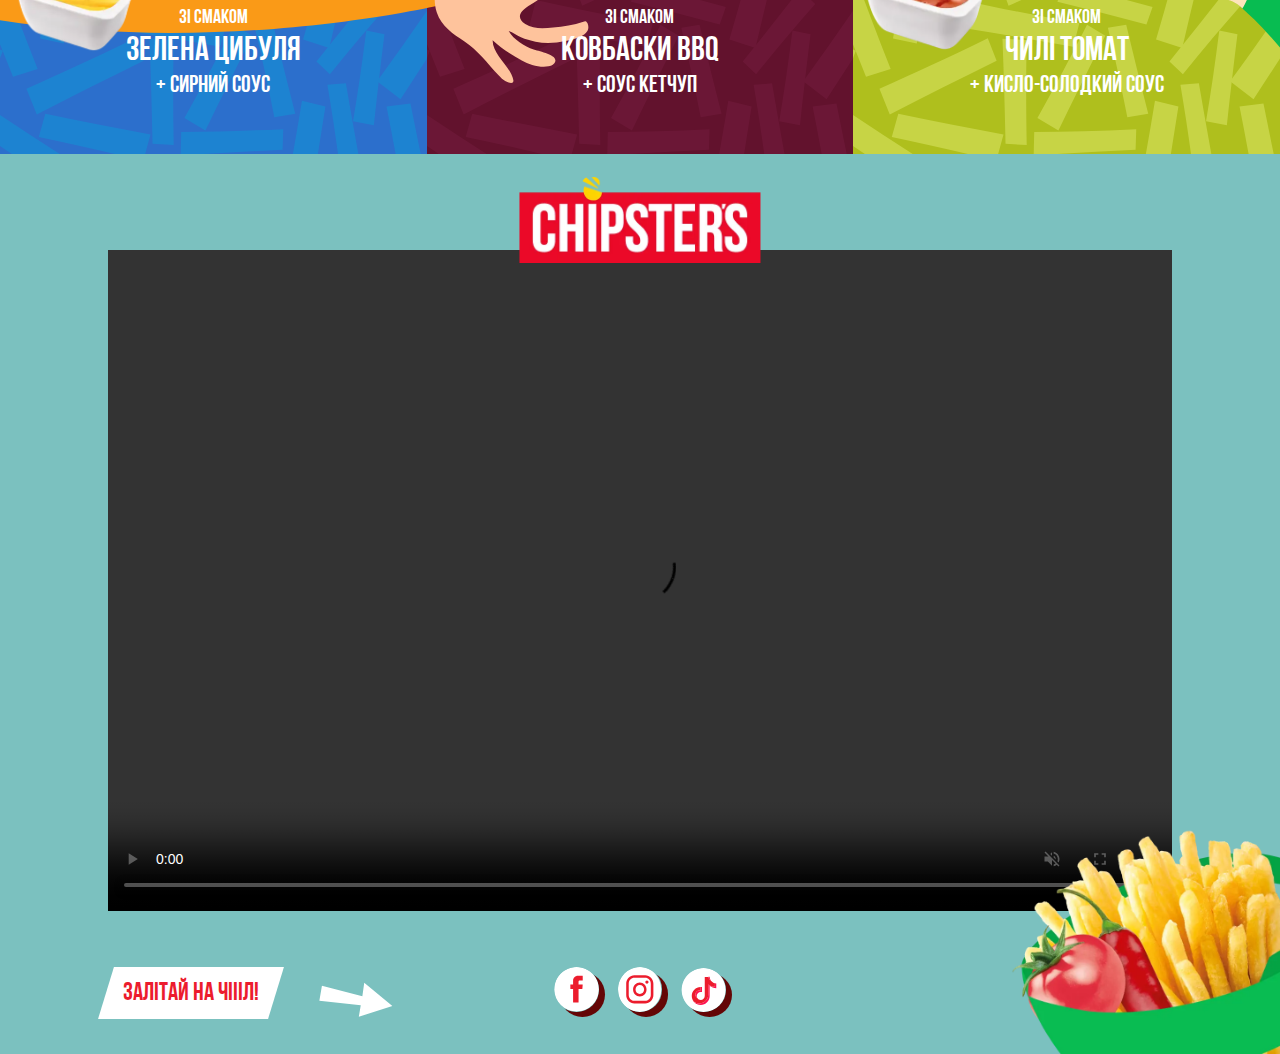
==== commit 69e28b1c: "update" ====
--- a/docs/index.html
+++ b/docs/index.html
@@ -6,7 +6,7 @@
 	<meta charset="UTF-8">
 	<meta name="format-detection" content="telephone=no">
 	<!-- <style>body{opacity: 0;}</style> -->
-	<link rel="stylesheet" href="css/style.min.css?_v=20240318173734">
+	<link rel="stylesheet" href="css/style.min.css?_v=20240319114628">
 	<link rel="shortcut icon" href="favicon.ico">
 	<!-- <meta name="robots" content="noindex, nofollow"> -->
 	<meta name="viewport" content="width=device-width, initial-scale=1.0">
@@ -16,15 +16,6 @@
 	<div class="wrapper">
 		<main class="page">
 			<section class="hero">
-				<div class="hero__bg">
-					<picture>
-						<source srcset="img/sofa-pc.webp" type="image/webp" media="(min-width: 48.061em)">
-						<source srcset="img/sofa-pc.jpg" type="image/jpeg" media="(min-width: 48.061em)">
-						<source srcset="img/sofa-mob.webp" type="image/webp">
-						<source srcset="img/sofa-mob.jpg" type="image/jpeg">
-						<img class="hero__bg-img ibg" src="img/sofa-mob.jpg" alt="Sofa">
-					</picture>
-				</div>
 				<div class="hero__body">
 					<video class="hero__video-el" muted playsinline width="1162" height="609">
 						<source class="video-hero-mob" data-src="files/hero-mob.mp4" type="video/mp4" />
@@ -334,7 +325,7 @@
 			preloader();
 		</script>
 	</div>
-	<script src="js/app.min.js?_v=20240318173734"></script>
+	<script src="js/app.min.js?_v=20240319114628"></script>
 </body>
 
 </html>--- a/docs/css/style.min.css
+++ b/docs/css/style.min.css
@@ -1 +1 @@
-@font-face{font-family:BebasNeue Bold;font-display:swap;src:url("../fonts/BebasNeue Bold.woff2") format("woff2"),url("../fonts/BebasNeue Bold.woff") format("woff");font-weight:700;font-style:normal}*{padding:0;margin:0;border:0}*,*::after,*::before{box-sizing:border-box}*::after,*::before{display:inline-block}body,html{height:100%;min-width:320px}body{color:#fff;line-height:1;font-family:"BebasNeue Bold",sans-serif;font-size:1rem;-ms-text-size-adjust:100%;-moz-text-size-adjust:100%;-webkit-text-size-adjust:100%;-webkit-font-smoothing:antialiased;-moz-osx-font-smoothing:grayscale}button,input,textarea{font-family:"BebasNeue Bold",sans-serif;font-size:inherit;line-height:inherit;color:inherit;background-color:transparent}input,textarea{width:100%}button,option,select{cursor:pointer}a{display:inline-block;color:inherit;text-decoration:none}ul li{list-style:none}img{vertical-align:top}h1,h2,h3,h4,h5,h6{font-weight:inherit;font-size:inherit}body{-ms-overflow-style:none;scrollbar-width:none}::-webkit-scrollbar{display:none}.lock body{overflow:hidden;touch-action:none;-ms-scroll-chaining:none;overscroll-behavior:none}.loaded body{opacity:1;transition:opacity .2s}.wrapper{min-height:100%;display:flex;flex-direction:column;overflow:hidden}@supports (overflow:clip){.wrapper{overflow:clip}}.wrapper > main{flex:1 1 auto}.wrapper > *{min-width:0}.ibg{width:100%;height:100%;-o-object-fit:cover;object-fit:cover}.ibg--top{-o-object-position:top;object-position:top}.ibg--bottom{-o-object-position:bottom;object-position:bottom}.ibg--left{-o-object-position:left;object-position:left}.ibg--right{-o-object-position:right;object-position:right}.ibg--contain{-o-object-fit:contain;object-fit:contain}section{overflow:hidden;position:relative;min-height:100vh;min-height:100svh}.item-packs__logo,.watch__logo{position:absolute;left:50%;-webkit-transform:translateX(-50%);transform:translateX(-50%);height:auto}.hero{min-height:auto!important}.hero__bg{position:absolute;inset:0;overflow:hidden}.hero__body{position:relative;inset:0;z-index:2}.hero__video-el{width:100%;height:100%;-o-object-fit:cover;object-fit:cover}.packs{background-color:#fff;display:flex}.packs img{max-width:100%}.item-packs{width:100%;display:grid}.item-packs__item{display:flex;flex-direction:column;justify-content:flex-end;align-items:center;background-size:cover;background-position:center;background-repeat:no-repeat}.item-packs__item:nth-child(1){overflow:hidden;background-color:#2c6fcc;background-image:url(../img/chips-bg-01.svg)}.item-packs__item:nth-child(2){background-color:#62122d;background-image:url(../img/chips-bg-02.svg)}.item-packs__item:nth-child(3){overflow:hidden;background-color:#afbf1d;background-image:url(../img/chips-bg-03.svg)}.item-packs__body{padding-top:6.25rem}.item-packs__item-wr{position:relative}.item-packs__img{position:relative;z-index:7}.item-packs__sauce{position:absolute}.item-packs__sauce.sauce-02{-webkit-transform:scaleX(-1);transform:scaleX(-1)}.about-pack{position:relative;z-index:8;text-transform:uppercase;text-align:center}.about-pack__txt-sm{margin-bottom:.4375rem}.about-pack__txt-main{margin-bottom:.3125rem}.watch{background-color:#7bc1bf;display:flex;flex-direction:column}.watch__bg{position:absolute;inset:0;overflow:hidden}.watch__logo{z-index:5}.watch__video{z-index:2;flex:1}.watch__video-wr{background-color:#000}.watch__video-el{aspect-ratio:1920/1080;height:73vh}.watch__footer{position:relative;z-index:3}.watch__call-to{-webkit-transform:skewX(-17deg);transform:skewX(-17deg);width:10.625rem;height:3.25rem;background-color:#fff;display:flex;align-items:center;justify-content:center}.watch__call-to p{font-size:1.5625rem;color:#ec1c2d;-webkit-transform:skewX(17deg);transform:skewX(17deg)}.watch__social{display:flex;align-items:center}.watch__link{display:block;border-radius:50%;box-shadow:6px 5px 0 0 #640606;transition:box-shadow .3s}.watch__link img{border-radius:50%;height:auto;transition:-webkit-transform .3s;transition:transform .3s;transition:transform .3s,-webkit-transform .3s}@media (min-width:53.18625em){.item-packs{grid-template-columns:repeat(3,1fr)}.item-packs__logo{display:none}.item-packs__sauce{z-index:5}.item-packs__sauce.sauce-01,.item-packs__sauce.sauce-03{left:-30%;bottom:-11%}.item-packs__sauce.sauce-02{left:-15%;top:-35%}.item-packs__hand-left,.item-packs__hand-right{position:absolute;max-width:none!important;height:auto}.item-packs__hand-left{bottom:-26%;right:64%}.item-packs__hand-right{top:-91%;left:55%;z-index:8}.item-packs__hand-green{position:absolute;right:-72%;bottom:-51%}.item-packs__hand-mob{display:none}.watch__call-to{position:absolute;top:0}.watch__call-to::before{content:"";position:absolute;top:28%;right:-75%;width:4.9375rem;height:3.9375rem;background-image:url(../img/icons/arrow.svg);background-repeat:no-repeat;-webkit-transform:skewX(17deg);transform:skewX(17deg)}.watch__social{width:100%;justify-content:center}.watch__basket{position:absolute;z-index:5;bottom:0;right:0;pointer-events:none}}@media (min-width:87.5em){.item-packs__logo,.watch__logo{top:1.375rem}.item-packs__logo,.watch__logo{width:15.875rem}.watch__footer{padding-bottom:2.8125rem}.watch__link img{width:2.875rem}}@media (min-width:90.06125em){.item-packs__img{width:21.375rem}.item-packs__sauce.sauce-01,.item-packs__sauce.sauce-02,.item-packs__sauce.sauce-03{width:13.375rem}}@media (min-width:90em){.item-packs__body{padding-bottom:3.75rem}.item-packs__hand-left{width:82.1875rem}.item-packs__hand-right{width:68rem}.watch__video{margin-top:5.625rem}.watch__video{margin-bottom:1.875rem}.watch__video{padding-left:7.5rem}.watch__video{padding-right:7.5rem}.watch__footer{padding-left:7.5rem}.watch__footer{padding-right:7.5rem}.watch__social{gap:1.25rem}}@media (min-width:120em){.item-packs__item-wr{padding-bottom:1.375rem}.about-pack__txt-sm{font-size:2rem}.about-pack__txt-main{font-size:2.625rem}.about-pack__txt-m{font-size:2.375rem}.watch__basket{width:25.4375rem}}@media (max-width:90em){.about-pack__txt-sm{font-size:1.25rem}}@media (max-width:20em){.watch__link img{width:2.1875rem}}@media (max-width:53.18625em){.item-packs__item{position:relative}.item-packs__item:nth-child(2){overflow:hidden}.item-packs__item{min-height:100vh;min-height:100svh}.item-packs__item-wr{padding-bottom:1.375rem}.item-packs__sauce{z-index:8}.item-packs__sauce.sauce-01,.item-packs__sauce.sauce-03{left:-37%;bottom:-11%}.item-packs__sauce.sauce-02{left:-37%;bottom:-11%}.item-packs__hand-left,.item-packs__hand-right{display:none}.item-packs__hand-green{display:none}.item-packs__hand-mob{position:absolute;top:-31%;left:75%;z-index:8}.watch__footer{display:grid;grid-template-columns:auto 1fr;align-items:center}.watch__social{justify-content:flex-end}.watch__basket{display:none}}@media (max-width:22.5em){.item-packs__logo,.watch__logo{top:1.875rem}.item-packs__logo,.watch__logo{width:8.875rem}.item-packs__body{padding-bottom:1.875rem}.item-packs__img{width:16.875rem}.item-packs__sauce.sauce-01,.item-packs__sauce.sauce-02,.item-packs__sauce.sauce-03{width:10.9375rem}.item-packs__hand-mob{width:19.5625rem}.about-pack__txt-main{font-size:1.875rem}.about-pack__txt-m{font-size:1.25rem}.watch__video{margin-top:8.125rem}.watch__video{margin-bottom:3.125rem}.watch__video{padding-left:2.5rem}.watch__video{padding-right:2.5rem}.watch__footer{padding-left:1.5rem}.watch__footer{padding-right:1.5rem}.watch__footer{padding-bottom:1.25rem}.watch__social{gap:.6875rem}}@media (min-width:22.5em) and (max-width:87.5em){@supports (top:clamp(1.375rem ,2.0480769231rem + -0.7692307692vw ,1.875rem)){.item-packs__logo,.watch__logo{top:clamp(1.375rem ,2.0480769231rem + -.7692307692vw ,1.875rem)}}@supports not (top:clamp(1.375rem ,2.0480769231rem + -0.7692307692vw ,1.875rem)){.item-packs__logo,.watch__logo{top:calc(1.875rem + -.5 * (100vw - 22.5rem)/ 65)}}@supports (width:clamp(8.875rem ,6.4519230769rem + 10.7692307692vw ,15.875rem)){.item-packs__logo,.watch__logo{width:clamp(8.875rem ,6.4519230769rem + 10.7692307692vw ,15.875rem)}}@supports not (width:clamp(8.875rem ,6.4519230769rem + 10.7692307692vw ,15.875rem)){.item-packs__logo,.watch__logo{width:calc(8.875rem + 7 * (100vw - 22.5rem)/ 65)}}@supports (padding-bottom:clamp(1.25rem ,0.7091346154rem + 2.4038461538vw ,2.8125rem)){.watch__footer{padding-bottom:clamp(1.25rem ,.7091346154rem + 2.4038461538vw ,2.8125rem)}}@supports not (padding-bottom:clamp(1.25rem ,0.7091346154rem + 2.4038461538vw ,2.8125rem)){.watch__footer{padding-bottom:calc(1.25rem + 1.5625 * (100vw - 22.5rem)/ 65)}}}@media (min-width:22.5em) and (max-width:90em){@supports (padding-bottom:clamp(1.875rem ,1.25rem + 2.7777777778vw ,3.75rem)){.item-packs__body{padding-bottom:clamp(1.875rem ,1.25rem + 2.7777777778vw ,3.75rem)}}@supports not (padding-bottom:clamp(1.875rem ,1.25rem + 2.7777777778vw ,3.75rem)){.item-packs__body{padding-bottom:calc(1.875rem + 1.875 * (100vw - 22.5rem)/ 67.5)}}@supports (margin-top:clamp(5.625rem ,8.9583333333rem + -3.7037037037vw ,8.125rem)){.watch__video{margin-top:clamp(5.625rem ,8.9583333333rem + -3.7037037037vw ,8.125rem)}}@supports not (margin-top:clamp(5.625rem ,8.9583333333rem + -3.7037037037vw ,8.125rem)){.watch__video{margin-top:calc(8.125rem + -2.5 * (100vw - 22.5rem)/ 67.5)}}@supports (margin-bottom:clamp(1.875rem ,3.5416666667rem + -1.8518518519vw ,3.125rem)){.watch__video{margin-bottom:clamp(1.875rem ,3.5416666667rem + -1.8518518519vw ,3.125rem)}}@supports not (margin-bottom:clamp(1.875rem ,3.5416666667rem + -1.8518518519vw ,3.125rem)){.watch__video{margin-bottom:calc(3.125rem + -1.25 * (100vw - 22.5rem)/ 67.5)}}@supports (padding-left:clamp(2.5rem ,0.8333333333rem + 7.4074074074vw ,7.5rem)){.watch__video{padding-left:clamp(2.5rem ,.8333333333rem + 7.4074074074vw ,7.5rem)}}@supports not (padding-left:clamp(2.5rem ,0.8333333333rem + 7.4074074074vw ,7.5rem)){.watch__video{padding-left:calc(2.5rem + 5 * (100vw - 22.5rem)/ 67.5)}}@supports (padding-right:clamp(2.5rem ,0.8333333333rem + 7.4074074074vw ,7.5rem)){.watch__video{padding-right:clamp(2.5rem ,.8333333333rem + 7.4074074074vw ,7.5rem)}}@supports not (padding-right:clamp(2.5rem ,0.8333333333rem + 7.4074074074vw ,7.5rem)){.watch__video{padding-right:calc(2.5rem + 5 * (100vw - 22.5rem)/ 67.5)}}@supports (padding-left:clamp(1.5rem ,-0.5rem + 8.8888888889vw ,7.5rem)){.watch__footer{padding-left:clamp(1.5rem ,-.5rem + 8.8888888889vw ,7.5rem)}}@supports not (padding-left:clamp(1.5rem ,-0.5rem + 8.8888888889vw ,7.5rem)){.watch__footer{padding-left:calc(1.5rem + 6 * (100vw - 22.5rem)/ 67.5)}}@supports (padding-right:clamp(1.5rem ,-0.5rem + 8.8888888889vw ,7.5rem)){.watch__footer{padding-right:clamp(1.5rem ,-.5rem + 8.8888888889vw ,7.5rem)}}@supports not (padding-right:clamp(1.5rem ,-0.5rem + 8.8888888889vw ,7.5rem)){.watch__footer{padding-right:calc(1.5rem + 6 * (100vw - 22.5rem)/ 67.5)}}@supports (gap:clamp(0.6875rem ,0.5rem + 0.8333333333vw ,1.25rem)){.watch__social{gap:clamp(.6875rem ,.5rem + .8333333333vw ,1.25rem)}}@supports not (gap:clamp(0.6875rem ,0.5rem + 0.8333333333vw ,1.25rem)){.watch__social{gap:calc(.6875rem + .5625 * (100vw - 22.5rem)/ 67.5)}}}@media (min-width:90em) and (max-width:120em){@supports (padding-bottom:clamp(0.125rem ,-3.625rem + 4.1666666667vw ,1.375rem)){.item-packs__item-wr{padding-bottom:clamp(.125rem ,-3.625rem + 4.1666666667vw ,1.375rem)}}@supports not (padding-bottom:clamp(0.125rem ,-3.625rem + 4.1666666667vw ,1.375rem)){.item-packs__item-wr{padding-bottom:calc(.125rem + 1.25 * (100vw - 90rem)/ 30)}}@supports (font-size:clamp(1.25rem ,-1rem + 2.5vw ,2rem)){.about-pack__txt-sm{font-size:clamp(1.25rem ,-1rem + 2.5vw ,2rem)}}@supports not (font-size:clamp(1.25rem ,-1rem + 2.5vw ,2rem)){.about-pack__txt-sm{font-size:calc(1.25rem + .75 * (100vw - 90rem)/ 30)}}}@media (min-width:53.18625em) and (max-width:90.06125em){@supports (width:clamp(17.6875rem ,12.368875rem + 10vw ,21.375rem)){.item-packs__img{width:clamp(17.6875rem ,12.368875rem + 10vw ,21.375rem)}}@supports not (width:clamp(17.6875rem ,12.368875rem + 10vw ,21.375rem)){.item-packs__img{width:calc(17.6875rem + 3.6875 * (100vw - 53.18625rem)/ 36.875)}}@supports (width:clamp(12.5rem ,11.2379533898rem + 2.3728813559vw ,13.375rem)){.item-packs__sauce.sauce-01,.item-packs__sauce.sauce-02,.item-packs__sauce.sauce-03{width:clamp(12.5rem ,11.2379533898rem + 2.3728813559vw ,13.375rem)}}@supports not (width:clamp(12.5rem ,11.2379533898rem + 2.3728813559vw ,13.375rem)){.item-packs__sauce.sauce-01,.item-packs__sauce.sauce-02,.item-packs__sauce.sauce-03{width:calc(12.5rem + .875 * (100vw - 53.18625rem)/ 36.875)}}}@media (min-width:22.5em) and (max-width:53.18625em){@supports (width:clamp(16.875rem ,10.9175271905rem + 26.477656931vw ,25rem)){.item-packs__img{width:clamp(16.875rem ,10.9175271905rem + 26.477656931vw ,25rem)}}@supports not (width:clamp(16.875rem ,10.9175271905rem + 26.477656931vw ,25rem)){.item-packs__img{width:calc(16.875rem + 8.125 * (100vw - 22.5rem)/ 30.68625)}}@supports (width:clamp(10.9375rem ,5.2091607601rem + 25.4592855106vw ,18.75rem)){.item-packs__sauce.sauce-01,.item-packs__sauce.sauce-02,.item-packs__sauce.sauce-03{width:clamp(10.9375rem ,5.2091607601rem + 25.4592855106vw ,18.75rem)}}@supports not (width:clamp(10.9375rem ,5.2091607601rem + 25.4592855106vw ,18.75rem)){.item-packs__sauce.sauce-01,.item-packs__sauce.sauce-02,.item-packs__sauce.sauce-03{width:calc(10.9375rem + 7.8125 * (100vw - 22.5rem)/ 30.68625)}}@supports (width:clamp(19.5625rem ,15.575575889rem + 17.7196627154vw ,25rem)){.item-packs__hand-mob{width:clamp(19.5625rem ,15.575575889rem + 17.7196627154vw ,25rem)}}@supports not (width:clamp(19.5625rem ,15.575575889rem + 17.7196627154vw ,25rem)){.item-packs__hand-mob{width:calc(19.5625rem + 5.4375 * (100vw - 22.5rem)/ 30.68625)}}}@media (min-width:53.18625em) and (max-width:90em){@supports (width:clamp(68.125rem ,47.8083617704rem + 38.1990424773vw ,82.1875rem)){.item-packs__hand-left{width:clamp(68.125rem ,47.8083617704rem + 38.1990424773vw ,82.1875rem)}}@supports not (width:clamp(68.125rem ,47.8083617704rem + 38.1990424773vw ,82.1875rem)){.item-packs__hand-left{width:calc(68.125rem + 14.0625 * (100vw - 53.18625rem)/ 36.81375)}}@supports (width:clamp(56.4375rem ,39.7327085668rem + 31.4081015925vw ,68rem)){.item-packs__hand-right{width:clamp(56.4375rem ,39.7327085668rem + 31.4081015925vw ,68rem)}}@supports not (width:clamp(56.4375rem ,39.7327085668rem + 31.4081015925vw ,68rem)){.item-packs__hand-right{width:calc(56.4375rem + 11.5625 * (100vw - 53.18625rem)/ 36.81375)}}}@media (min-width:90.06125em) and (max-width:120em){@supports (font-size:clamp(2.1875rem ,0.8714197737rem + 1.4613168552vw ,2.625rem)){.about-pack__txt-main{font-size:clamp(2.1875rem ,.8714197737rem + 1.4613168552vw ,2.625rem)}}@supports not (font-size:clamp(2.1875rem ,0.8714197737rem + 1.4613168552vw ,2.625rem)){.about-pack__txt-main{font-size:calc(2.1875rem + .4375 * (100vw - 90.06125rem)/ 29.93875)}}@supports (font-size:clamp(1.5625rem ,-0.8816489917rem + 2.7138741597vw ,2.375rem)){.about-pack__txt-m{font-size:clamp(1.5625rem ,-.8816489917rem + 2.7138741597vw ,2.375rem)}}@supports not (font-size:clamp(1.5625rem ,-0.8816489917rem + 2.7138741597vw ,2.375rem)){.about-pack__txt-m{font-size:calc(1.5625rem + .8125 * (100vw - 90.06125rem)/ 29.93875)}}}@media (min-width:22.5em) and (max-width:90.06125em){@supports (font-size:clamp(1.875rem ,1.7709277692rem + 0.4625432478vw ,2.1875rem)){.about-pack__txt-main{font-size:clamp(1.875rem ,1.7709277692rem + .4625432478vw ,2.1875rem)}}@supports not (font-size:clamp(1.875rem ,1.7709277692rem + 0.4625432478vw ,2.1875rem)){.about-pack__txt-main{font-size:calc(1.875rem + .3125 * (100vw - 22.5rem)/ 67.56125)}}@supports (font-size:clamp(1.25rem ,1.1459277692rem + 0.4625432478vw ,1.5625rem)){.about-pack__txt-m{font-size:clamp(1.25rem ,1.1459277692rem + .4625432478vw ,1.5625rem)}}@supports not (font-size:clamp(1.25rem ,1.1459277692rem + 0.4625432478vw ,1.5625rem)){.about-pack__txt-m{font-size:calc(1.25rem + .3125 * (100vw - 22.5rem)/ 67.56125)}}}@media (min-width:20em) and (max-width:87.5em){@supports (width:clamp(2.1875rem ,1.9837962963rem + 1.0185185185vw ,2.875rem)){.watch__link img{width:clamp(2.1875rem ,1.9837962963rem + 1.0185185185vw ,2.875rem)}}@supports not (width:clamp(2.1875rem ,1.9837962963rem + 1.0185185185vw ,2.875rem)){.watch__link img{width:calc(2.1875rem + .6875 * (100vw - 20rem)/ 67.5)}}}@media (min-width:53.18625em) and (max-width:120em){@supports (width:clamp(11.25rem ,-0.0437819218rem + 21.2344016015vw ,25.4375rem)){.watch__basket{width:clamp(11.25rem ,-.0437819218rem + 21.2344016015vw ,25.4375rem)}}@supports not (width:clamp(11.25rem ,-0.0437819218rem + 21.2344016015vw ,25.4375rem)){.watch__basket{width:calc(11.25rem + 14.1875 * (100vw - 53.18625rem)/ 66.81375)}}}@media (min-height:62.56125em){.item-packs__item{justify-content:center}}@media (any-hover:hover){.watch__link:hover{box-shadow:3px -1px 0 0 #640606}.watch__link:hover img{-webkit-transform:translateY(-3px);transform:translateY(-3px)}}+@font-face{font-family:BebasNeue Bold;font-display:swap;src:url("../fonts/BebasNeue Bold.woff2") format("woff2"),url("../fonts/BebasNeue Bold.woff") format("woff");font-weight:700;font-style:normal}*{padding:0;margin:0;border:0}*,*::after,*::before{box-sizing:border-box}*::after,*::before{display:inline-block}body,html{height:100%;min-width:320px}body{color:#fff;line-height:1;font-family:"BebasNeue Bold",sans-serif;font-size:1rem;-ms-text-size-adjust:100%;-moz-text-size-adjust:100%;-webkit-text-size-adjust:100%;-webkit-font-smoothing:antialiased;-moz-osx-font-smoothing:grayscale}button,input,textarea{font-family:"BebasNeue Bold",sans-serif;font-size:inherit;line-height:inherit;color:inherit;background-color:transparent}input,textarea{width:100%}button,option,select{cursor:pointer}a{display:inline-block;color:inherit;text-decoration:none}ul li{list-style:none}img{vertical-align:top}h1,h2,h3,h4,h5,h6{font-weight:inherit;font-size:inherit}body{-ms-overflow-style:none;scrollbar-width:none}::-webkit-scrollbar{display:none}.lock body{overflow:hidden;touch-action:none;-ms-scroll-chaining:none;overscroll-behavior:none}.loaded body{opacity:1;transition:opacity .2s}.wrapper{min-height:100%;display:flex;flex-direction:column;overflow:hidden}@supports (overflow:clip){.wrapper{overflow:clip}}.wrapper > main{flex:1 1 auto}.wrapper > *{min-width:0}.ibg{width:100%;height:100%;-o-object-fit:cover;object-fit:cover}.ibg--top{-o-object-position:top;object-position:top}.ibg--bottom{-o-object-position:bottom;object-position:bottom}.ibg--left{-o-object-position:left;object-position:left}.ibg--right{-o-object-position:right;object-position:right}.ibg--contain{-o-object-fit:contain;object-fit:contain}section{overflow:hidden;position:relative;min-height:100vh;min-height:100svh}.item-packs__logo,.watch__logo{position:absolute;left:50%;-webkit-transform:translateX(-50%);transform:translateX(-50%);height:auto}.hero{min-height:auto!important;background-color:#000}.hero__body{position:relative;inset:0;z-index:2}.hero__video-el{width:100%;height:100%;-o-object-fit:cover;object-fit:cover}.packs{background-color:#fff;display:flex}.packs img{max-width:100%}.item-packs{width:100%;display:grid}.item-packs__item{display:flex;flex-direction:column;justify-content:flex-end;align-items:center;background-size:cover;background-position:center;background-repeat:no-repeat}.item-packs__item:nth-child(1){overflow:hidden;background-color:#2c6fcc;background-image:url(../img/chips-bg-01.svg)}.item-packs__item:nth-child(2){background-color:#62122d;background-image:url(../img/chips-bg-02.svg)}.item-packs__item:nth-child(3){overflow:hidden;background-color:#afbf1d;background-image:url(../img/chips-bg-03.svg)}.item-packs__body{padding-top:6.25rem}.item-packs__item-wr{position:relative}.item-packs__img{position:relative;z-index:7}.item-packs__sauce{position:absolute}.item-packs__sauce.sauce-02{-webkit-transform:scaleX(-1);transform:scaleX(-1)}.about-pack{position:relative;z-index:8;text-transform:uppercase;text-align:center}.about-pack__txt-sm{margin-bottom:.4375rem}.about-pack__txt-main{margin-bottom:.3125rem}.watch{background-color:#7bc1bf;display:flex;flex-direction:column}.watch__bg{position:absolute;inset:0;overflow:hidden}.watch__logo{z-index:5}.watch__video{z-index:2;flex:1}.watch__video-wr{background-color:#000}.watch__video-el{aspect-ratio:1920/1080;height:73vh}.watch__footer{position:relative;z-index:3}.watch__call-to{-webkit-transform:skewX(-17deg);transform:skewX(-17deg);width:10.625rem;height:3.25rem;background-color:#fff;display:flex;align-items:center;justify-content:center}.watch__call-to p{font-size:1.5625rem;color:#ec1c2d;-webkit-transform:skewX(17deg);transform:skewX(17deg)}.watch__social{display:flex;align-items:center}.watch__link{display:block;border-radius:50%;box-shadow:6px 5px 0 0 #640606;transition:box-shadow .3s}.watch__link img{border-radius:50%;height:auto;transition:-webkit-transform .3s;transition:transform .3s;transition:transform .3s,-webkit-transform .3s}@media (min-width:53.18625em){.item-packs{grid-template-columns:repeat(3,1fr)}.item-packs__logo{display:none}.item-packs__sauce{z-index:5}.item-packs__sauce.sauce-01,.item-packs__sauce.sauce-03{left:-30%;bottom:-11%}.item-packs__sauce.sauce-02{left:-15%;top:-35%}.item-packs__hand-left,.item-packs__hand-right{position:absolute;max-width:none!important;height:auto}.item-packs__hand-left{bottom:-26%;right:64%}.item-packs__hand-right{top:-91%;left:55%;z-index:8}.item-packs__hand-green{position:absolute;right:-72%;bottom:-51%}.item-packs__hand-mob{display:none}.watch__call-to{position:absolute;top:0}.watch__call-to::before{content:"";position:absolute;top:28%;right:-75%;width:4.9375rem;height:3.9375rem;background-image:url(../img/icons/arrow.svg);background-repeat:no-repeat;-webkit-transform:skewX(17deg);transform:skewX(17deg)}.watch__social{width:100%;justify-content:center}.watch__basket{position:absolute;z-index:5;bottom:0;right:0;pointer-events:none}}@media (min-width:87.5em){.item-packs__logo,.watch__logo{top:1.375rem}.item-packs__logo,.watch__logo{width:15.875rem}.watch__footer{padding-bottom:2.8125rem}.watch__link img{width:2.875rem}}@media (min-width:90.06125em){.item-packs__img{width:21.375rem}.item-packs__sauce.sauce-01,.item-packs__sauce.sauce-02,.item-packs__sauce.sauce-03{width:13.375rem}}@media (min-width:90em){.item-packs__body{padding-bottom:3.75rem}.item-packs__hand-left{width:82.1875rem}.item-packs__hand-right{width:68rem}.watch__video{margin-top:5.625rem}.watch__video{margin-bottom:1.875rem}.watch__video{padding-left:7.5rem}.watch__video{padding-right:7.5rem}.watch__footer{padding-left:7.5rem}.watch__footer{padding-right:7.5rem}.watch__social{gap:1.25rem}}@media (min-width:120em){.item-packs__item-wr{padding-bottom:1.375rem}.about-pack__txt-sm{font-size:2rem}.about-pack__txt-main{font-size:2.625rem}.about-pack__txt-m{font-size:2.375rem}.watch__basket{width:25.4375rem}}@media (max-width:90em){.about-pack__txt-sm{font-size:1.25rem}}@media (max-width:20em){.watch__link img{width:2.1875rem}}@media (max-width:53.18625em){.item-packs__item{position:relative}.item-packs__item:nth-child(2){overflow:hidden}.item-packs__item{min-height:100vh;min-height:100svh}.item-packs__item-wr{padding-bottom:1.375rem}.item-packs__sauce{z-index:8}.item-packs__sauce.sauce-01,.item-packs__sauce.sauce-03{left:-37%;bottom:-11%}.item-packs__sauce.sauce-02{left:-37%;bottom:-11%}.item-packs__hand-left,.item-packs__hand-right{display:none}.item-packs__hand-green{display:none}.item-packs__hand-mob{position:absolute;top:-31%;left:75%;z-index:8}.watch__footer{display:grid;grid-template-columns:auto 1fr;align-items:center}.watch__social{justify-content:flex-end}.watch__basket{display:none}}@media (max-width:22.5em){.item-packs__logo,.watch__logo{top:1.875rem}.item-packs__logo,.watch__logo{width:8.875rem}.item-packs__body{padding-bottom:1.875rem}.item-packs__img{width:16.875rem}.item-packs__sauce.sauce-01,.item-packs__sauce.sauce-02,.item-packs__sauce.sauce-03{width:10.9375rem}.item-packs__hand-mob{width:19.5625rem}.about-pack__txt-main{font-size:1.875rem}.about-pack__txt-m{font-size:1.25rem}.watch__video{margin-top:8.125rem}.watch__video{margin-bottom:3.125rem}.watch__video{padding-left:2.5rem}.watch__video{padding-right:2.5rem}.watch__footer{padding-left:1.5rem}.watch__footer{padding-right:1.5rem}.watch__footer{padding-bottom:1.25rem}.watch__social{gap:.6875rem}}@media (min-width:22.5em) and (max-width:87.5em){@supports (top:clamp(1.375rem ,2.0480769231rem + -0.7692307692vw ,1.875rem)){.item-packs__logo,.watch__logo{top:clamp(1.375rem ,2.0480769231rem + -.7692307692vw ,1.875rem)}}@supports not (top:clamp(1.375rem ,2.0480769231rem + -0.7692307692vw ,1.875rem)){.item-packs__logo,.watch__logo{top:calc(1.875rem + -.5 * (100vw - 22.5rem)/ 65)}}@supports (width:clamp(8.875rem ,6.4519230769rem + 10.7692307692vw ,15.875rem)){.item-packs__logo,.watch__logo{width:clamp(8.875rem ,6.4519230769rem + 10.7692307692vw ,15.875rem)}}@supports not (width:clamp(8.875rem ,6.4519230769rem + 10.7692307692vw ,15.875rem)){.item-packs__logo,.watch__logo{width:calc(8.875rem + 7 * (100vw - 22.5rem)/ 65)}}@supports (padding-bottom:clamp(1.25rem ,0.7091346154rem + 2.4038461538vw ,2.8125rem)){.watch__footer{padding-bottom:clamp(1.25rem ,.7091346154rem + 2.4038461538vw ,2.8125rem)}}@supports not (padding-bottom:clamp(1.25rem ,0.7091346154rem + 2.4038461538vw ,2.8125rem)){.watch__footer{padding-bottom:calc(1.25rem + 1.5625 * (100vw - 22.5rem)/ 65)}}}@media (min-width:22.5em) and (max-width:90em){@supports (padding-bottom:clamp(1.875rem ,1.25rem + 2.7777777778vw ,3.75rem)){.item-packs__body{padding-bottom:clamp(1.875rem ,1.25rem + 2.7777777778vw ,3.75rem)}}@supports not (padding-bottom:clamp(1.875rem ,1.25rem + 2.7777777778vw ,3.75rem)){.item-packs__body{padding-bottom:calc(1.875rem + 1.875 * (100vw - 22.5rem)/ 67.5)}}@supports (margin-top:clamp(5.625rem ,8.9583333333rem + -3.7037037037vw ,8.125rem)){.watch__video{margin-top:clamp(5.625rem ,8.9583333333rem + -3.7037037037vw ,8.125rem)}}@supports not (margin-top:clamp(5.625rem ,8.9583333333rem + -3.7037037037vw ,8.125rem)){.watch__video{margin-top:calc(8.125rem + -2.5 * (100vw - 22.5rem)/ 67.5)}}@supports (margin-bottom:clamp(1.875rem ,3.5416666667rem + -1.8518518519vw ,3.125rem)){.watch__video{margin-bottom:clamp(1.875rem ,3.5416666667rem + -1.8518518519vw ,3.125rem)}}@supports not (margin-bottom:clamp(1.875rem ,3.5416666667rem + -1.8518518519vw ,3.125rem)){.watch__video{margin-bottom:calc(3.125rem + -1.25 * (100vw - 22.5rem)/ 67.5)}}@supports (padding-left:clamp(2.5rem ,0.8333333333rem + 7.4074074074vw ,7.5rem)){.watch__video{padding-left:clamp(2.5rem ,.8333333333rem + 7.4074074074vw ,7.5rem)}}@supports not (padding-left:clamp(2.5rem ,0.8333333333rem + 7.4074074074vw ,7.5rem)){.watch__video{padding-left:calc(2.5rem + 5 * (100vw - 22.5rem)/ 67.5)}}@supports (padding-right:clamp(2.5rem ,0.8333333333rem + 7.4074074074vw ,7.5rem)){.watch__video{padding-right:clamp(2.5rem ,.8333333333rem + 7.4074074074vw ,7.5rem)}}@supports not (padding-right:clamp(2.5rem ,0.8333333333rem + 7.4074074074vw ,7.5rem)){.watch__video{padding-right:calc(2.5rem + 5 * (100vw - 22.5rem)/ 67.5)}}@supports (padding-left:clamp(1.5rem ,-0.5rem + 8.8888888889vw ,7.5rem)){.watch__footer{padding-left:clamp(1.5rem ,-.5rem + 8.8888888889vw ,7.5rem)}}@supports not (padding-left:clamp(1.5rem ,-0.5rem + 8.8888888889vw ,7.5rem)){.watch__footer{padding-left:calc(1.5rem + 6 * (100vw - 22.5rem)/ 67.5)}}@supports (padding-right:clamp(1.5rem ,-0.5rem + 8.8888888889vw ,7.5rem)){.watch__footer{padding-right:clamp(1.5rem ,-.5rem + 8.8888888889vw ,7.5rem)}}@supports not (padding-right:clamp(1.5rem ,-0.5rem + 8.8888888889vw ,7.5rem)){.watch__footer{padding-right:calc(1.5rem + 6 * (100vw - 22.5rem)/ 67.5)}}@supports (gap:clamp(0.6875rem ,0.5rem + 0.8333333333vw ,1.25rem)){.watch__social{gap:clamp(.6875rem ,.5rem + .8333333333vw ,1.25rem)}}@supports not (gap:clamp(0.6875rem ,0.5rem + 0.8333333333vw ,1.25rem)){.watch__social{gap:calc(.6875rem + .5625 * (100vw - 22.5rem)/ 67.5)}}}@media (min-width:90em) and (max-width:120em){@supports (padding-bottom:clamp(0.125rem ,-3.625rem + 4.1666666667vw ,1.375rem)){.item-packs__item-wr{padding-bottom:clamp(.125rem ,-3.625rem + 4.1666666667vw ,1.375rem)}}@supports not (padding-bottom:clamp(0.125rem ,-3.625rem + 4.1666666667vw ,1.375rem)){.item-packs__item-wr{padding-bottom:calc(.125rem + 1.25 * (100vw - 90rem)/ 30)}}@supports (font-size:clamp(1.25rem ,-1rem + 2.5vw ,2rem)){.about-pack__txt-sm{font-size:clamp(1.25rem ,-1rem + 2.5vw ,2rem)}}@supports not (font-size:clamp(1.25rem ,-1rem + 2.5vw ,2rem)){.about-pack__txt-sm{font-size:calc(1.25rem + .75 * (100vw - 90rem)/ 30)}}}@media (min-width:53.18625em) and (max-width:90.06125em){@supports (width:clamp(17.6875rem ,12.368875rem + 10vw ,21.375rem)){.item-packs__img{width:clamp(17.6875rem ,12.368875rem + 10vw ,21.375rem)}}@supports not (width:clamp(17.6875rem ,12.368875rem + 10vw ,21.375rem)){.item-packs__img{width:calc(17.6875rem + 3.6875 * (100vw - 53.18625rem)/ 36.875)}}@supports (width:clamp(12.5rem ,11.2379533898rem + 2.3728813559vw ,13.375rem)){.item-packs__sauce.sauce-01,.item-packs__sauce.sauce-02,.item-packs__sauce.sauce-03{width:clamp(12.5rem ,11.2379533898rem + 2.3728813559vw ,13.375rem)}}@supports not (width:clamp(12.5rem ,11.2379533898rem + 2.3728813559vw ,13.375rem)){.item-packs__sauce.sauce-01,.item-packs__sauce.sauce-02,.item-packs__sauce.sauce-03{width:calc(12.5rem + .875 * (100vw - 53.18625rem)/ 36.875)}}}@media (min-width:22.5em) and (max-width:53.18625em){@supports (width:clamp(16.875rem ,10.9175271905rem + 26.477656931vw ,25rem)){.item-packs__img{width:clamp(16.875rem ,10.9175271905rem + 26.477656931vw ,25rem)}}@supports not (width:clamp(16.875rem ,10.9175271905rem + 26.477656931vw ,25rem)){.item-packs__img{width:calc(16.875rem + 8.125 * (100vw - 22.5rem)/ 30.68625)}}@supports (width:clamp(10.9375rem ,5.2091607601rem + 25.4592855106vw ,18.75rem)){.item-packs__sauce.sauce-01,.item-packs__sauce.sauce-02,.item-packs__sauce.sauce-03{width:clamp(10.9375rem ,5.2091607601rem + 25.4592855106vw ,18.75rem)}}@supports not (width:clamp(10.9375rem ,5.2091607601rem + 25.4592855106vw ,18.75rem)){.item-packs__sauce.sauce-01,.item-packs__sauce.sauce-02,.item-packs__sauce.sauce-03{width:calc(10.9375rem + 7.8125 * (100vw - 22.5rem)/ 30.68625)}}@supports (width:clamp(19.5625rem ,15.575575889rem + 17.7196627154vw ,25rem)){.item-packs__hand-mob{width:clamp(19.5625rem ,15.575575889rem + 17.7196627154vw ,25rem)}}@supports not (width:clamp(19.5625rem ,15.575575889rem + 17.7196627154vw ,25rem)){.item-packs__hand-mob{width:calc(19.5625rem + 5.4375 * (100vw - 22.5rem)/ 30.68625)}}}@media (min-width:53.18625em) and (max-width:90em){@supports (width:clamp(68.125rem ,47.8083617704rem + 38.1990424773vw ,82.1875rem)){.item-packs__hand-left{width:clamp(68.125rem ,47.8083617704rem + 38.1990424773vw ,82.1875rem)}}@supports not (width:clamp(68.125rem ,47.8083617704rem + 38.1990424773vw ,82.1875rem)){.item-packs__hand-left{width:calc(68.125rem + 14.0625 * (100vw - 53.18625rem)/ 36.81375)}}@supports (width:clamp(56.4375rem ,39.7327085668rem + 31.4081015925vw ,68rem)){.item-packs__hand-right{width:clamp(56.4375rem ,39.7327085668rem + 31.4081015925vw ,68rem)}}@supports not (width:clamp(56.4375rem ,39.7327085668rem + 31.4081015925vw ,68rem)){.item-packs__hand-right{width:calc(56.4375rem + 11.5625 * (100vw - 53.18625rem)/ 36.81375)}}}@media (min-width:90.06125em) and (max-width:120em){@supports (font-size:clamp(2.1875rem ,0.8714197737rem + 1.4613168552vw ,2.625rem)){.about-pack__txt-main{font-size:clamp(2.1875rem ,.8714197737rem + 1.4613168552vw ,2.625rem)}}@supports not (font-size:clamp(2.1875rem ,0.8714197737rem + 1.4613168552vw ,2.625rem)){.about-pack__txt-main{font-size:calc(2.1875rem + .4375 * (100vw - 90.06125rem)/ 29.93875)}}@supports (font-size:clamp(1.5625rem ,-0.8816489917rem + 2.7138741597vw ,2.375rem)){.about-pack__txt-m{font-size:clamp(1.5625rem ,-.8816489917rem + 2.7138741597vw ,2.375rem)}}@supports not (font-size:clamp(1.5625rem ,-0.8816489917rem + 2.7138741597vw ,2.375rem)){.about-pack__txt-m{font-size:calc(1.5625rem + .8125 * (100vw - 90.06125rem)/ 29.93875)}}}@media (min-width:22.5em) and (max-width:90.06125em){@supports (font-size:clamp(1.875rem ,1.7709277692rem + 0.4625432478vw ,2.1875rem)){.about-pack__txt-main{font-size:clamp(1.875rem ,1.7709277692rem + .4625432478vw ,2.1875rem)}}@supports not (font-size:clamp(1.875rem ,1.7709277692rem + 0.4625432478vw ,2.1875rem)){.about-pack__txt-main{font-size:calc(1.875rem + .3125 * (100vw - 22.5rem)/ 67.56125)}}@supports (font-size:clamp(1.25rem ,1.1459277692rem + 0.4625432478vw ,1.5625rem)){.about-pack__txt-m{font-size:clamp(1.25rem ,1.1459277692rem + .4625432478vw ,1.5625rem)}}@supports not (font-size:clamp(1.25rem ,1.1459277692rem + 0.4625432478vw ,1.5625rem)){.about-pack__txt-m{font-size:calc(1.25rem + .3125 * (100vw - 22.5rem)/ 67.56125)}}}@media (min-width:20em) and (max-width:87.5em){@supports (width:clamp(2.1875rem ,1.9837962963rem + 1.0185185185vw ,2.875rem)){.watch__link img{width:clamp(2.1875rem ,1.9837962963rem + 1.0185185185vw ,2.875rem)}}@supports not (width:clamp(2.1875rem ,1.9837962963rem + 1.0185185185vw ,2.875rem)){.watch__link img{width:calc(2.1875rem + .6875 * (100vw - 20rem)/ 67.5)}}}@media (min-width:53.18625em) and (max-width:120em){@supports (width:clamp(11.25rem ,-0.0437819218rem + 21.2344016015vw ,25.4375rem)){.watch__basket{width:clamp(11.25rem ,-.0437819218rem + 21.2344016015vw ,25.4375rem)}}@supports not (width:clamp(11.25rem ,-0.0437819218rem + 21.2344016015vw ,25.4375rem)){.watch__basket{width:calc(11.25rem + 14.1875 * (100vw - 53.18625rem)/ 66.81375)}}}@media (min-height:62.56125em){.item-packs__item{justify-content:center}}@media (any-hover:hover){.watch__link:hover{box-shadow:3px -1px 0 0 #640606}.watch__link:hover img{-webkit-transform:translateY(-3px);transform:translateY(-3px)}}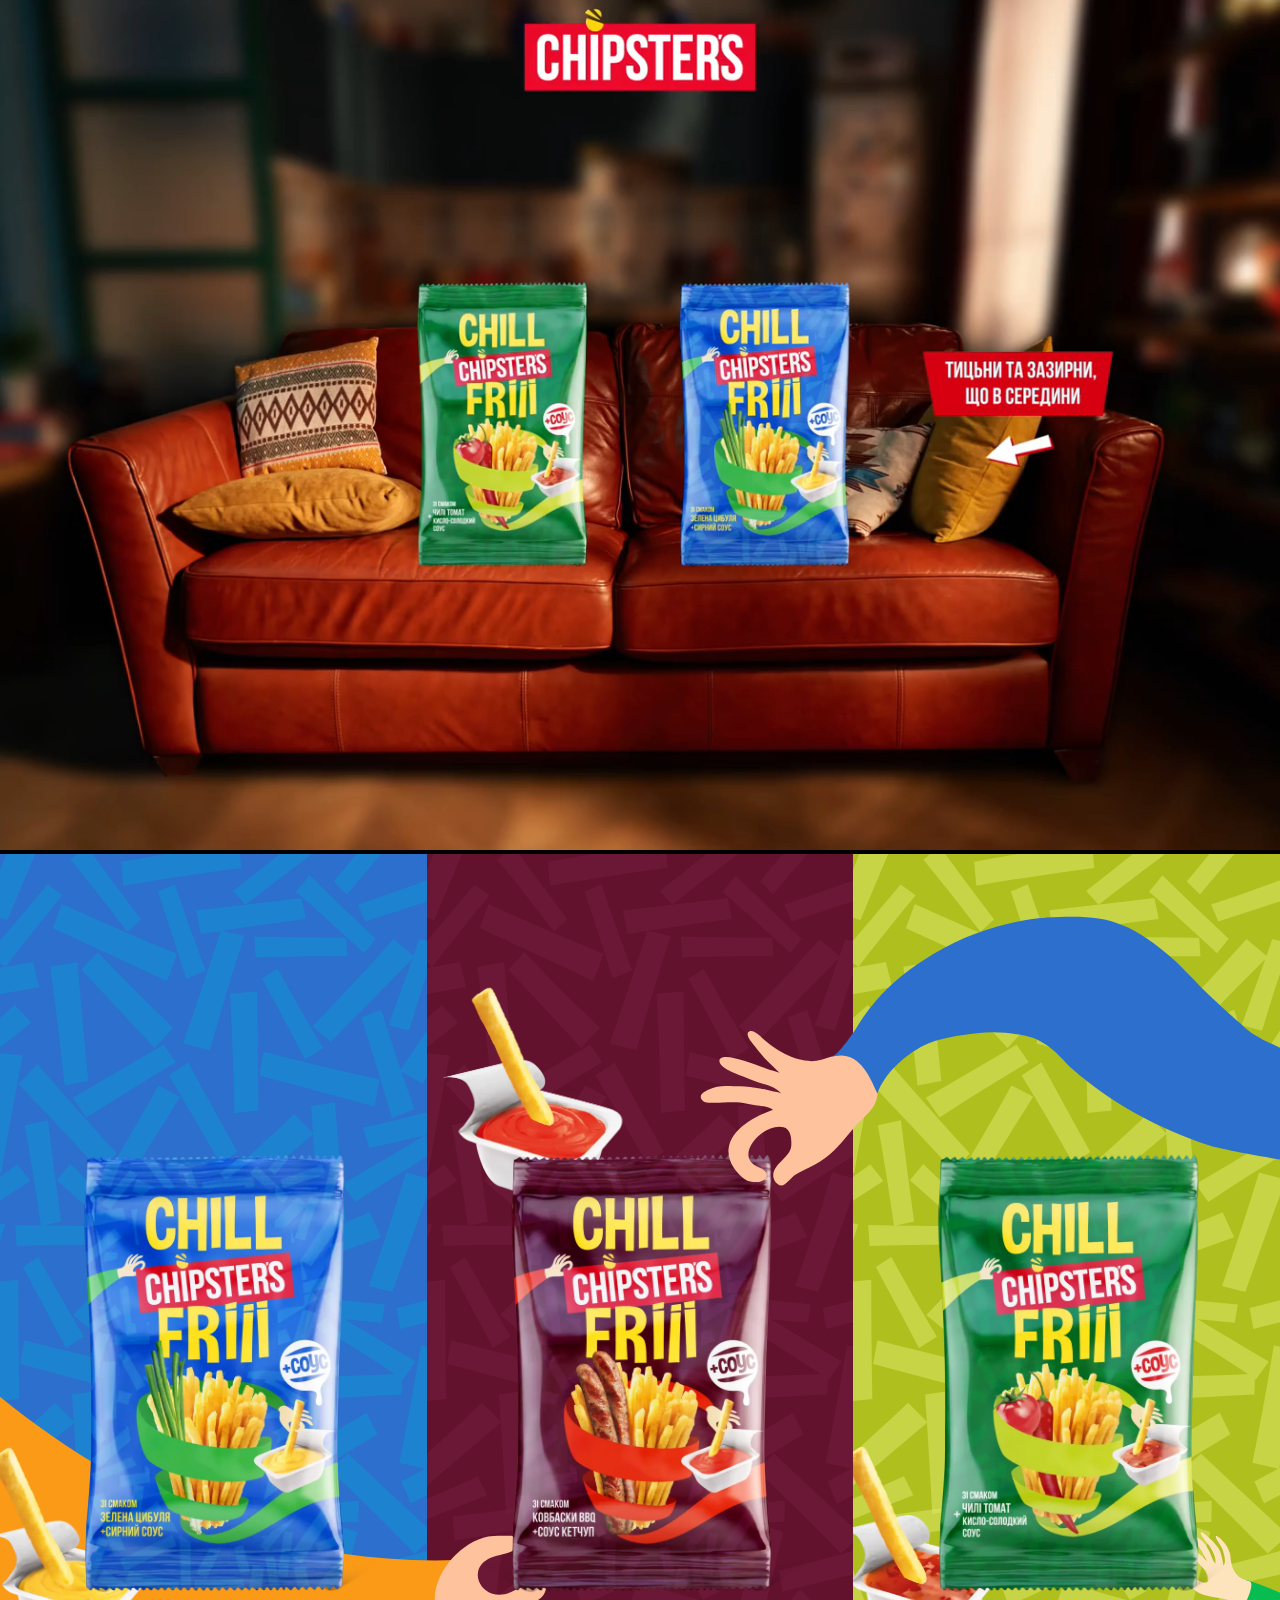
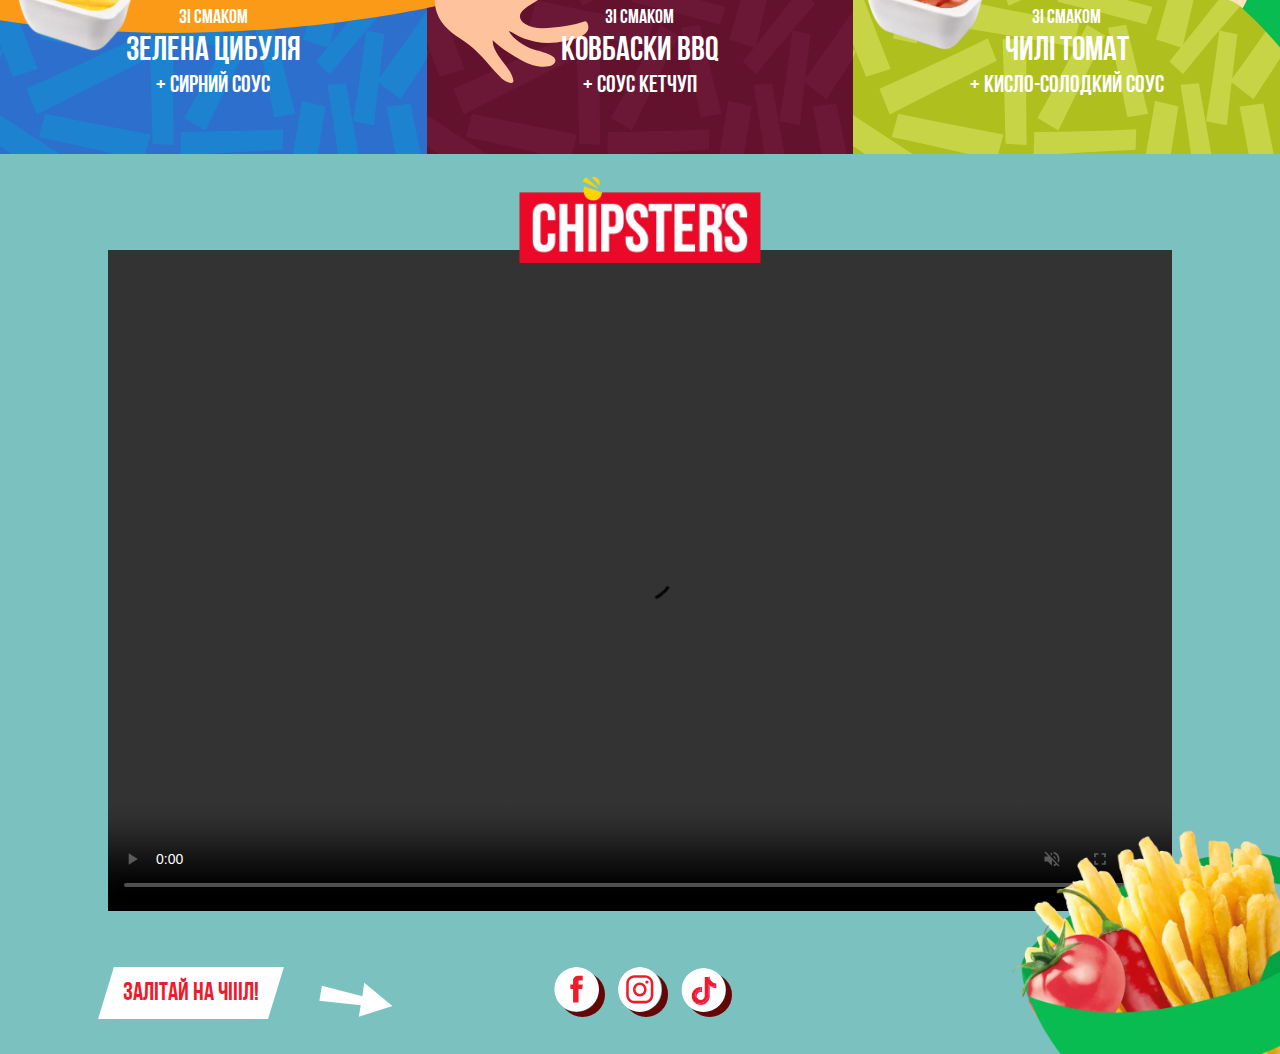
==== commit bef8a1a2: "update" ====
--- a/docs/index.html
+++ b/docs/index.html
@@ -6,7 +6,7 @@
 	<meta charset="UTF-8">
 	<meta name="format-detection" content="telephone=no">
 	<!-- <style>body{opacity: 0;}</style> -->
-	<link rel="stylesheet" href="css/style.min.css?_v=20240319114628">
+	<link rel="stylesheet" href="css/style.min.css?_v=20240324161038">
 	<link rel="shortcut icon" href="favicon.ico">
 	<!-- <meta name="robots" content="noindex, nofollow"> -->
 	<meta name="viewport" content="width=device-width, initial-scale=1.0">
@@ -84,8 +84,9 @@
 				<picture><source srcset="img/icons/logo.webp" type="image/webp"><img class="watch__logo" src="img/icons/logo.png" alt="logo"></picture>
 				<div class="watch__video">
 					<div class="watch__video-wr">
-						<video class="watch__video-el ibg ibg--contain" controls muted playsinline width="1162" height="609" poster="" data-src="files/hero-pc.mp4">
-							<source type="video/mp4" />
+						<video class="watch__video-el ibg ibg--contain" controls muted playsinline width="1162" height="609" poster="">
+							<source class="watch-pc" data-src="files/chipsters-pc.mp4" type="video/mp4" />
+							<source class="watch-mob" data-src="files/chpsters-mob.mp4" type="video/mp4" />
 						</video>
 					</div>
 				</div>
@@ -325,7 +326,7 @@
 			preloader();
 		</script>
 	</div>
-	<script src="js/app.min.js?_v=20240319114628"></script>
+	<script src="js/app.min.js?_v=20240324161038"></script>
 </body>
 
 </html>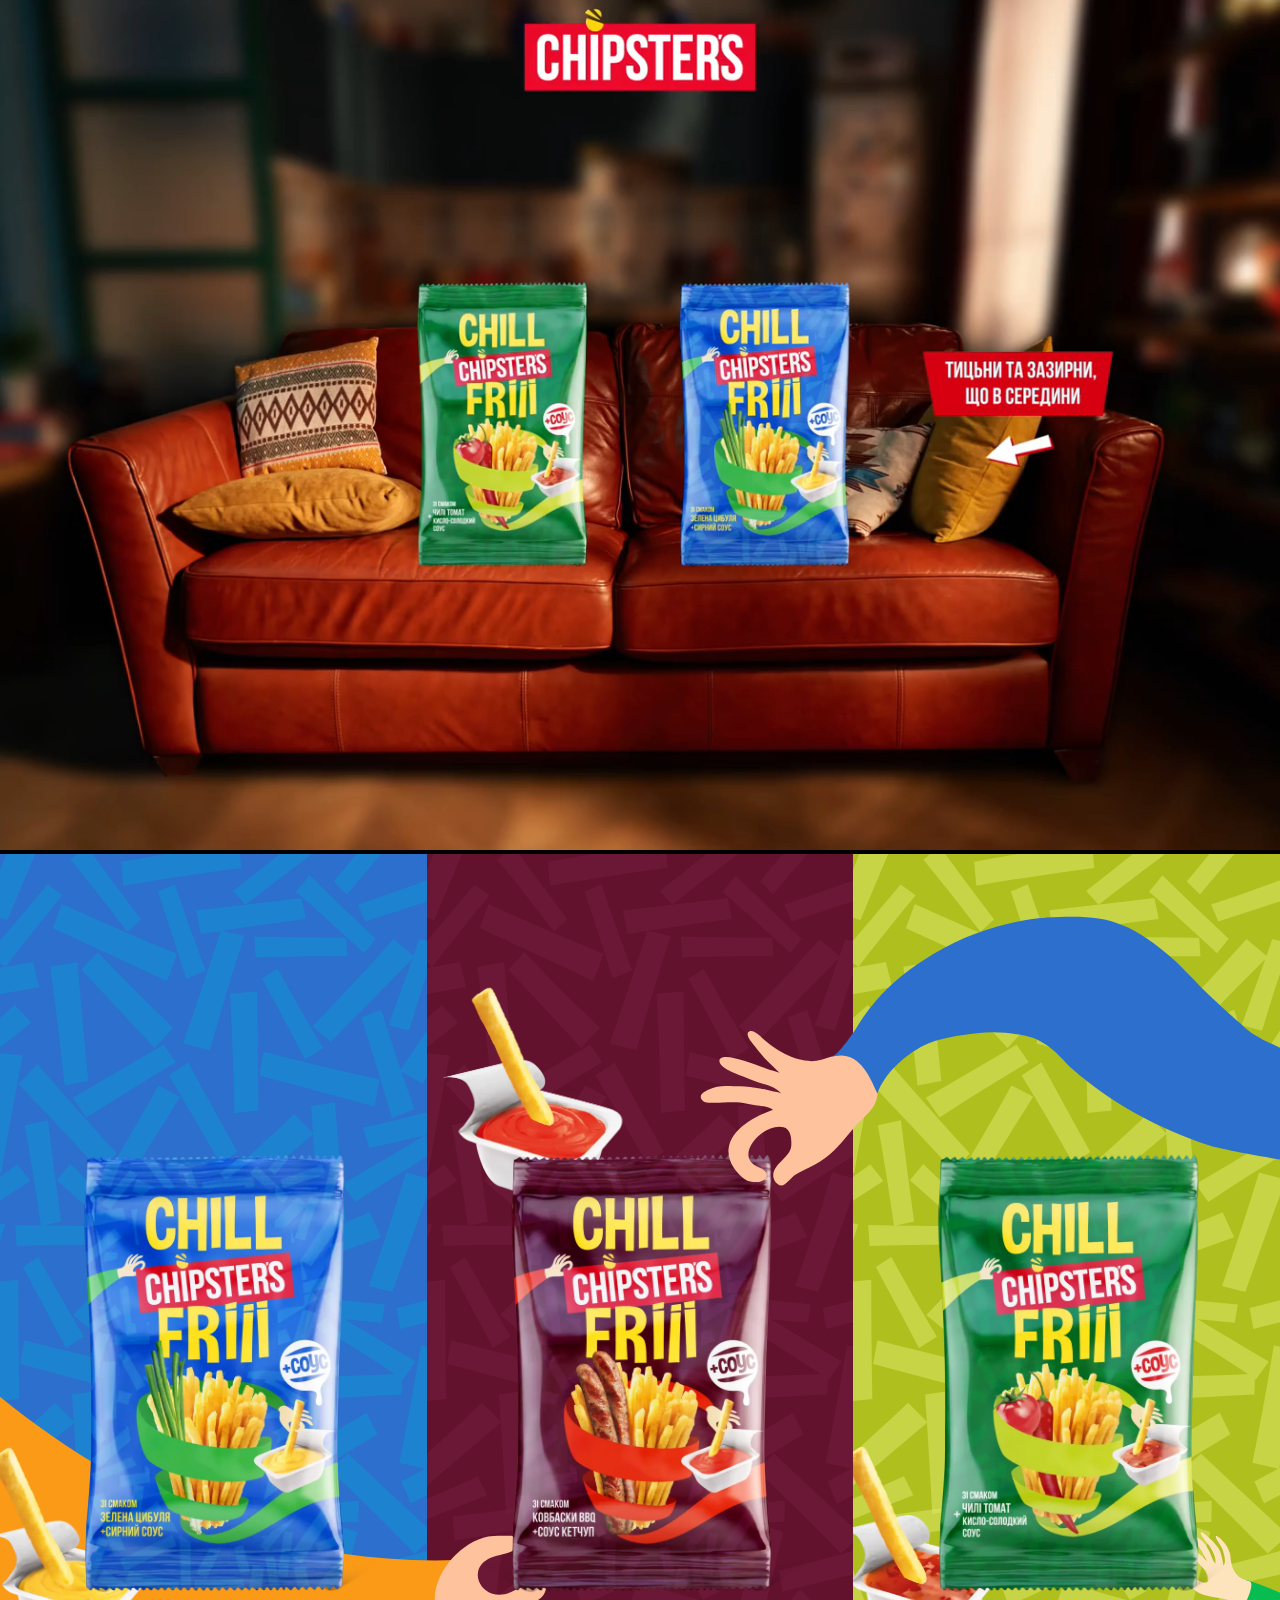
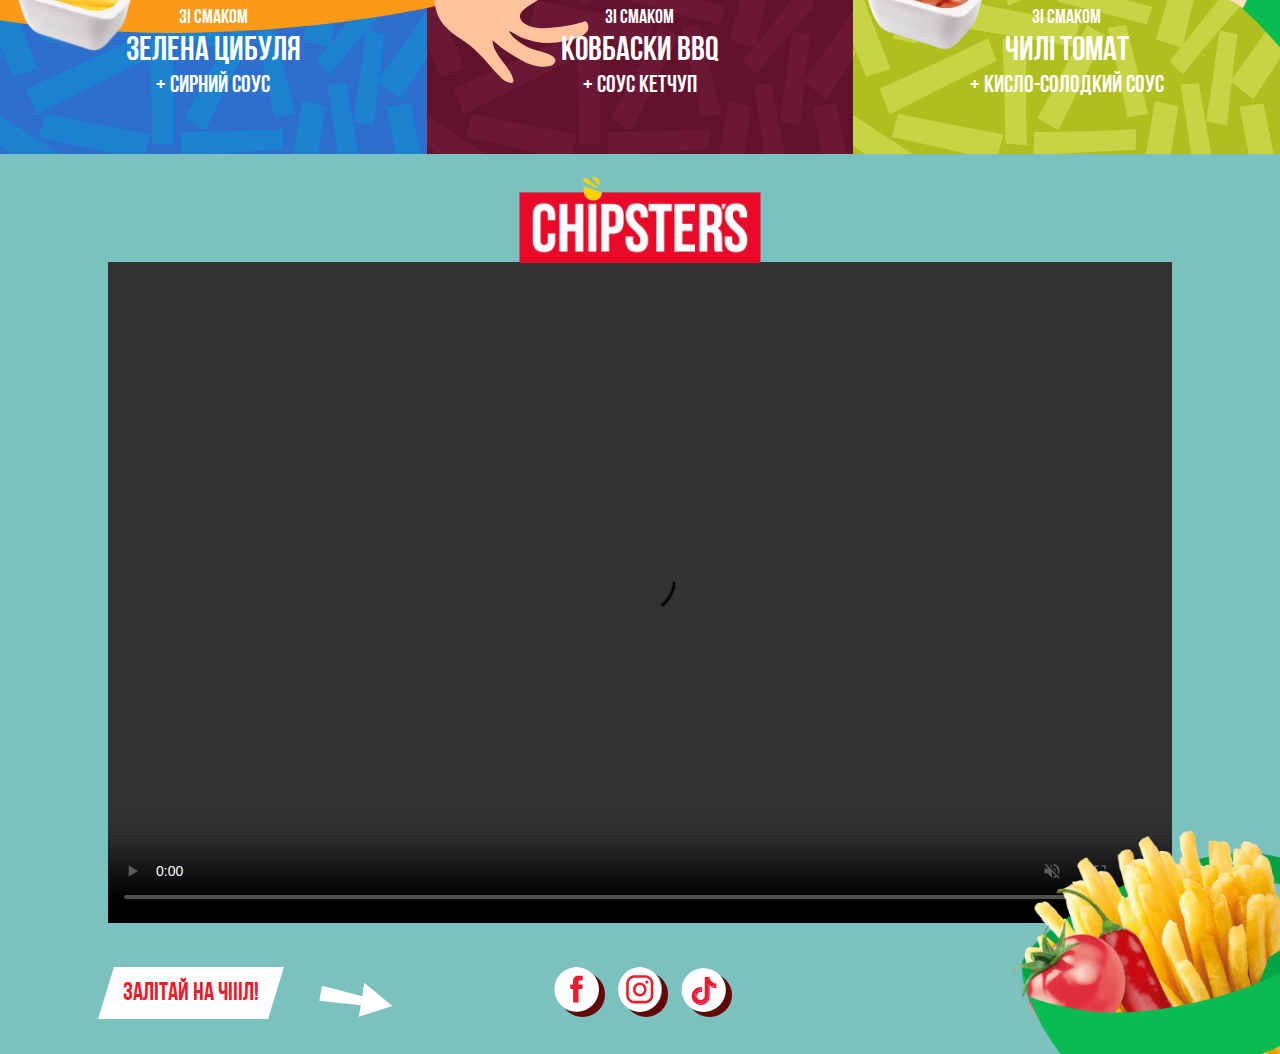
==== commit f332941f: "update" ====
--- a/docs/index.html
+++ b/docs/index.html
@@ -6,7 +6,7 @@
 	<meta charset="UTF-8">
 	<meta name="format-detection" content="telephone=no">
 	<!-- <style>body{opacity: 0;}</style> -->
-	<link rel="stylesheet" href="css/style.min.css?_v=20240324161038">
+	<link rel="stylesheet" href="css/style.min.css?_v=20240324213030">
 	<link rel="shortcut icon" href="favicon.ico">
 	<!-- <meta name="robots" content="noindex, nofollow"> -->
 	<meta name="viewport" content="width=device-width, initial-scale=1.0">
@@ -326,7 +326,7 @@
 			preloader();
 		</script>
 	</div>
-	<script src="js/app.min.js?_v=20240324161038"></script>
+	<script src="js/app.min.js?_v=20240324213030"></script>
 </body>
 
 </html>--- a/docs/css/style.min.css
+++ b/docs/css/style.min.css
@@ -1 +1 @@
-@font-face{font-family:BebasNeue Bold;font-display:swap;src:url("../fonts/BebasNeue Bold.woff2") format("woff2"),url("../fonts/BebasNeue Bold.woff") format("woff");font-weight:700;font-style:normal}*{padding:0;margin:0;border:0}*,*::after,*::before{box-sizing:border-box}*::after,*::before{display:inline-block}body,html{height:100%;min-width:320px}body{color:#fff;line-height:1;font-family:"BebasNeue Bold",sans-serif;font-size:1rem;-ms-text-size-adjust:100%;-moz-text-size-adjust:100%;-webkit-text-size-adjust:100%;-webkit-font-smoothing:antialiased;-moz-osx-font-smoothing:grayscale}button,input,textarea{font-family:"BebasNeue Bold",sans-serif;font-size:inherit;line-height:inherit;color:inherit;background-color:transparent}input,textarea{width:100%}button,option,select{cursor:pointer}a{display:inline-block;color:inherit;text-decoration:none}ul li{list-style:none}img{vertical-align:top}h1,h2,h3,h4,h5,h6{font-weight:inherit;font-size:inherit}body{-ms-overflow-style:none;scrollbar-width:none}::-webkit-scrollbar{display:none}.lock body{overflow:hidden;touch-action:none;-ms-scroll-chaining:none;overscroll-behavior:none}.loaded body{opacity:1;transition:opacity .2s}.wrapper{min-height:100%;display:flex;flex-direction:column;overflow:hidden}@supports (overflow:clip){.wrapper{overflow:clip}}.wrapper > main{flex:1 1 auto}.wrapper > *{min-width:0}.ibg{width:100%;height:100%;-o-object-fit:cover;object-fit:cover}.ibg--top{-o-object-position:top;object-position:top}.ibg--bottom{-o-object-position:bottom;object-position:bottom}.ibg--left{-o-object-position:left;object-position:left}.ibg--right{-o-object-position:right;object-position:right}.ibg--contain{-o-object-fit:contain;object-fit:contain}section{overflow:hidden;position:relative;min-height:100vh;min-height:100svh}.item-packs__logo,.watch__logo{position:absolute;left:50%;-webkit-transform:translateX(-50%);transform:translateX(-50%);height:auto}.hero{min-height:auto!important;background-color:#000}.hero__body{position:relative;inset:0;z-index:2}.hero__video-el{width:100%;height:100%;-o-object-fit:cover;object-fit:cover}.packs{background-color:#fff;display:flex}.packs img{max-width:100%}.item-packs{width:100%;display:grid}.item-packs__item{display:flex;flex-direction:column;justify-content:flex-end;align-items:center;background-size:cover;background-position:center;background-repeat:no-repeat}.item-packs__item:nth-child(1){overflow:hidden;background-color:#2c6fcc;background-image:url(../img/chips-bg-01.svg)}.item-packs__item:nth-child(2){background-color:#62122d;background-image:url(../img/chips-bg-02.svg)}.item-packs__item:nth-child(3){overflow:hidden;background-color:#afbf1d;background-image:url(../img/chips-bg-03.svg)}.item-packs__body{padding-top:6.25rem}.item-packs__item-wr{position:relative}.item-packs__img{position:relative;z-index:7}.item-packs__sauce{position:absolute}.item-packs__sauce.sauce-02{-webkit-transform:scaleX(-1);transform:scaleX(-1)}.about-pack{position:relative;z-index:8;text-transform:uppercase;text-align:center}.about-pack__txt-sm{margin-bottom:.4375rem}.about-pack__txt-main{margin-bottom:.3125rem}.watch{background-color:#7bc1bf;display:flex;flex-direction:column}.watch__bg{position:absolute;inset:0;overflow:hidden}.watch__logo{z-index:5}.watch__video{z-index:2;flex:1}.watch__video-wr{background-color:#000}.watch__video-el{aspect-ratio:1920/1080;height:73vh}.watch__footer{position:relative;z-index:3}.watch__call-to{-webkit-transform:skewX(-17deg);transform:skewX(-17deg);width:10.625rem;height:3.25rem;background-color:#fff;display:flex;align-items:center;justify-content:center}.watch__call-to p{font-size:1.5625rem;color:#ec1c2d;-webkit-transform:skewX(17deg);transform:skewX(17deg)}.watch__social{display:flex;align-items:center}.watch__link{display:block;border-radius:50%;box-shadow:6px 5px 0 0 #640606;transition:box-shadow .3s}.watch__link img{border-radius:50%;height:auto;transition:-webkit-transform .3s;transition:transform .3s;transition:transform .3s,-webkit-transform .3s}@media (min-width:53.18625em){.item-packs{grid-template-columns:repeat(3,1fr)}.item-packs__logo{display:none}.item-packs__sauce{z-index:5}.item-packs__sauce.sauce-01,.item-packs__sauce.sauce-03{left:-30%;bottom:-11%}.item-packs__sauce.sauce-02{left:-15%;top:-35%}.item-packs__hand-left,.item-packs__hand-right{position:absolute;max-width:none!important;height:auto}.item-packs__hand-left{bottom:-26%;right:64%}.item-packs__hand-right{top:-91%;left:55%;z-index:8}.item-packs__hand-green{position:absolute;right:-72%;bottom:-51%}.item-packs__hand-mob{display:none}.watch__call-to{position:absolute;top:0}.watch__call-to::before{content:"";position:absolute;top:28%;right:-75%;width:4.9375rem;height:3.9375rem;background-image:url(../img/icons/arrow.svg);background-repeat:no-repeat;-webkit-transform:skewX(17deg);transform:skewX(17deg)}.watch__social{width:100%;justify-content:center}.watch__basket{position:absolute;z-index:5;bottom:0;right:0;pointer-events:none}}@media (min-width:87.5em){.item-packs__logo,.watch__logo{top:1.375rem}.item-packs__logo,.watch__logo{width:15.875rem}.watch__footer{padding-bottom:2.8125rem}.watch__link img{width:2.875rem}}@media (min-width:90.06125em){.item-packs__img{width:21.375rem}.item-packs__sauce.sauce-01,.item-packs__sauce.sauce-02,.item-packs__sauce.sauce-03{width:13.375rem}}@media (min-width:90em){.item-packs__body{padding-bottom:3.75rem}.item-packs__hand-left{width:82.1875rem}.item-packs__hand-right{width:68rem}.watch__video{margin-top:5.625rem}.watch__video{margin-bottom:1.875rem}.watch__video{padding-left:7.5rem}.watch__video{padding-right:7.5rem}.watch__footer{padding-left:7.5rem}.watch__footer{padding-right:7.5rem}.watch__social{gap:1.25rem}}@media (min-width:120em){.item-packs__item-wr{padding-bottom:1.375rem}.about-pack__txt-sm{font-size:2rem}.about-pack__txt-main{font-size:2.625rem}.about-pack__txt-m{font-size:2.375rem}.watch__basket{width:25.4375rem}}@media (max-width:90em){.about-pack__txt-sm{font-size:1.25rem}}@media (max-width:20em){.watch__link img{width:2.1875rem}}@media (max-width:53.18625em){.item-packs__item{position:relative}.item-packs__item:nth-child(2){overflow:hidden}.item-packs__item{min-height:100vh;min-height:100svh}.item-packs__item-wr{padding-bottom:1.375rem}.item-packs__sauce{z-index:8}.item-packs__sauce.sauce-01,.item-packs__sauce.sauce-03{left:-37%;bottom:-11%}.item-packs__sauce.sauce-02{left:-37%;bottom:-11%}.item-packs__hand-left,.item-packs__hand-right{display:none}.item-packs__hand-green{display:none}.item-packs__hand-mob{position:absolute;top:-31%;left:75%;z-index:8}.watch__footer{display:grid;grid-template-columns:auto 1fr;align-items:center}.watch__social{justify-content:flex-end}.watch__basket{display:none}}@media (max-width:22.5em){.item-packs__logo,.watch__logo{top:1.875rem}.item-packs__logo,.watch__logo{width:8.875rem}.item-packs__body{padding-bottom:1.875rem}.item-packs__img{width:16.875rem}.item-packs__sauce.sauce-01,.item-packs__sauce.sauce-02,.item-packs__sauce.sauce-03{width:10.9375rem}.item-packs__hand-mob{width:19.5625rem}.about-pack__txt-main{font-size:1.875rem}.about-pack__txt-m{font-size:1.25rem}.watch__video{margin-top:8.125rem}.watch__video{margin-bottom:3.125rem}.watch__video{padding-left:2.5rem}.watch__video{padding-right:2.5rem}.watch__footer{padding-left:1.5rem}.watch__footer{padding-right:1.5rem}.watch__footer{padding-bottom:1.25rem}.watch__social{gap:.6875rem}}@media (min-width:22.5em) and (max-width:87.5em){@supports (top:clamp(1.375rem ,2.0480769231rem + -0.7692307692vw ,1.875rem)){.item-packs__logo,.watch__logo{top:clamp(1.375rem ,2.0480769231rem + -.7692307692vw ,1.875rem)}}@supports not (top:clamp(1.375rem ,2.0480769231rem + -0.7692307692vw ,1.875rem)){.item-packs__logo,.watch__logo{top:calc(1.875rem + -.5 * (100vw - 22.5rem)/ 65)}}@supports (width:clamp(8.875rem ,6.4519230769rem + 10.7692307692vw ,15.875rem)){.item-packs__logo,.watch__logo{width:clamp(8.875rem ,6.4519230769rem + 10.7692307692vw ,15.875rem)}}@supports not (width:clamp(8.875rem ,6.4519230769rem + 10.7692307692vw ,15.875rem)){.item-packs__logo,.watch__logo{width:calc(8.875rem + 7 * (100vw - 22.5rem)/ 65)}}@supports (padding-bottom:clamp(1.25rem ,0.7091346154rem + 2.4038461538vw ,2.8125rem)){.watch__footer{padding-bottom:clamp(1.25rem ,.7091346154rem + 2.4038461538vw ,2.8125rem)}}@supports not (padding-bottom:clamp(1.25rem ,0.7091346154rem + 2.4038461538vw ,2.8125rem)){.watch__footer{padding-bottom:calc(1.25rem + 1.5625 * (100vw - 22.5rem)/ 65)}}}@media (min-width:22.5em) and (max-width:90em){@supports (padding-bottom:clamp(1.875rem ,1.25rem + 2.7777777778vw ,3.75rem)){.item-packs__body{padding-bottom:clamp(1.875rem ,1.25rem + 2.7777777778vw ,3.75rem)}}@supports not (padding-bottom:clamp(1.875rem ,1.25rem + 2.7777777778vw ,3.75rem)){.item-packs__body{padding-bottom:calc(1.875rem + 1.875 * (100vw - 22.5rem)/ 67.5)}}@supports (margin-top:clamp(5.625rem ,8.9583333333rem + -3.7037037037vw ,8.125rem)){.watch__video{margin-top:clamp(5.625rem ,8.9583333333rem + -3.7037037037vw ,8.125rem)}}@supports not (margin-top:clamp(5.625rem ,8.9583333333rem + -3.7037037037vw ,8.125rem)){.watch__video{margin-top:calc(8.125rem + -2.5 * (100vw - 22.5rem)/ 67.5)}}@supports (margin-bottom:clamp(1.875rem ,3.5416666667rem + -1.8518518519vw ,3.125rem)){.watch__video{margin-bottom:clamp(1.875rem ,3.5416666667rem + -1.8518518519vw ,3.125rem)}}@supports not (margin-bottom:clamp(1.875rem ,3.5416666667rem + -1.8518518519vw ,3.125rem)){.watch__video{margin-bottom:calc(3.125rem + -1.25 * (100vw - 22.5rem)/ 67.5)}}@supports (padding-left:clamp(2.5rem ,0.8333333333rem + 7.4074074074vw ,7.5rem)){.watch__video{padding-left:clamp(2.5rem ,.8333333333rem + 7.4074074074vw ,7.5rem)}}@supports not (padding-left:clamp(2.5rem ,0.8333333333rem + 7.4074074074vw ,7.5rem)){.watch__video{padding-left:calc(2.5rem + 5 * (100vw - 22.5rem)/ 67.5)}}@supports (padding-right:clamp(2.5rem ,0.8333333333rem + 7.4074074074vw ,7.5rem)){.watch__video{padding-right:clamp(2.5rem ,.8333333333rem + 7.4074074074vw ,7.5rem)}}@supports not (padding-right:clamp(2.5rem ,0.8333333333rem + 7.4074074074vw ,7.5rem)){.watch__video{padding-right:calc(2.5rem + 5 * (100vw - 22.5rem)/ 67.5)}}@supports (padding-left:clamp(1.5rem ,-0.5rem + 8.8888888889vw ,7.5rem)){.watch__footer{padding-left:clamp(1.5rem ,-.5rem + 8.8888888889vw ,7.5rem)}}@supports not (padding-left:clamp(1.5rem ,-0.5rem + 8.8888888889vw ,7.5rem)){.watch__footer{padding-left:calc(1.5rem + 6 * (100vw - 22.5rem)/ 67.5)}}@supports (padding-right:clamp(1.5rem ,-0.5rem + 8.8888888889vw ,7.5rem)){.watch__footer{padding-right:clamp(1.5rem ,-.5rem + 8.8888888889vw ,7.5rem)}}@supports not (padding-right:clamp(1.5rem ,-0.5rem + 8.8888888889vw ,7.5rem)){.watch__footer{padding-right:calc(1.5rem + 6 * (100vw - 22.5rem)/ 67.5)}}@supports (gap:clamp(0.6875rem ,0.5rem + 0.8333333333vw ,1.25rem)){.watch__social{gap:clamp(.6875rem ,.5rem + .8333333333vw ,1.25rem)}}@supports not (gap:clamp(0.6875rem ,0.5rem + 0.8333333333vw ,1.25rem)){.watch__social{gap:calc(.6875rem + .5625 * (100vw - 22.5rem)/ 67.5)}}}@media (min-width:90em) and (max-width:120em){@supports (padding-bottom:clamp(0.125rem ,-3.625rem + 4.1666666667vw ,1.375rem)){.item-packs__item-wr{padding-bottom:clamp(.125rem ,-3.625rem + 4.1666666667vw ,1.375rem)}}@supports not (padding-bottom:clamp(0.125rem ,-3.625rem + 4.1666666667vw ,1.375rem)){.item-packs__item-wr{padding-bottom:calc(.125rem + 1.25 * (100vw - 90rem)/ 30)}}@supports (font-size:clamp(1.25rem ,-1rem + 2.5vw ,2rem)){.about-pack__txt-sm{font-size:clamp(1.25rem ,-1rem + 2.5vw ,2rem)}}@supports not (font-size:clamp(1.25rem ,-1rem + 2.5vw ,2rem)){.about-pack__txt-sm{font-size:calc(1.25rem + .75 * (100vw - 90rem)/ 30)}}}@media (min-width:53.18625em) and (max-width:90.06125em){@supports (width:clamp(17.6875rem ,12.368875rem + 10vw ,21.375rem)){.item-packs__img{width:clamp(17.6875rem ,12.368875rem + 10vw ,21.375rem)}}@supports not (width:clamp(17.6875rem ,12.368875rem + 10vw ,21.375rem)){.item-packs__img{width:calc(17.6875rem + 3.6875 * (100vw - 53.18625rem)/ 36.875)}}@supports (width:clamp(12.5rem ,11.2379533898rem + 2.3728813559vw ,13.375rem)){.item-packs__sauce.sauce-01,.item-packs__sauce.sauce-02,.item-packs__sauce.sauce-03{width:clamp(12.5rem ,11.2379533898rem + 2.3728813559vw ,13.375rem)}}@supports not (width:clamp(12.5rem ,11.2379533898rem + 2.3728813559vw ,13.375rem)){.item-packs__sauce.sauce-01,.item-packs__sauce.sauce-02,.item-packs__sauce.sauce-03{width:calc(12.5rem + .875 * (100vw - 53.18625rem)/ 36.875)}}}@media (min-width:22.5em) and (max-width:53.18625em){@supports (width:clamp(16.875rem ,10.9175271905rem + 26.477656931vw ,25rem)){.item-packs__img{width:clamp(16.875rem ,10.9175271905rem + 26.477656931vw ,25rem)}}@supports not (width:clamp(16.875rem ,10.9175271905rem + 26.477656931vw ,25rem)){.item-packs__img{width:calc(16.875rem + 8.125 * (100vw - 22.5rem)/ 30.68625)}}@supports (width:clamp(10.9375rem ,5.2091607601rem + 25.4592855106vw ,18.75rem)){.item-packs__sauce.sauce-01,.item-packs__sauce.sauce-02,.item-packs__sauce.sauce-03{width:clamp(10.9375rem ,5.2091607601rem + 25.4592855106vw ,18.75rem)}}@supports not (width:clamp(10.9375rem ,5.2091607601rem + 25.4592855106vw ,18.75rem)){.item-packs__sauce.sauce-01,.item-packs__sauce.sauce-02,.item-packs__sauce.sauce-03{width:calc(10.9375rem + 7.8125 * (100vw - 22.5rem)/ 30.68625)}}@supports (width:clamp(19.5625rem ,15.575575889rem + 17.7196627154vw ,25rem)){.item-packs__hand-mob{width:clamp(19.5625rem ,15.575575889rem + 17.7196627154vw ,25rem)}}@supports not (width:clamp(19.5625rem ,15.575575889rem + 17.7196627154vw ,25rem)){.item-packs__hand-mob{width:calc(19.5625rem + 5.4375 * (100vw - 22.5rem)/ 30.68625)}}}@media (min-width:53.18625em) and (max-width:90em){@supports (width:clamp(68.125rem ,47.8083617704rem + 38.1990424773vw ,82.1875rem)){.item-packs__hand-left{width:clamp(68.125rem ,47.8083617704rem + 38.1990424773vw ,82.1875rem)}}@supports not (width:clamp(68.125rem ,47.8083617704rem + 38.1990424773vw ,82.1875rem)){.item-packs__hand-left{width:calc(68.125rem + 14.0625 * (100vw - 53.18625rem)/ 36.81375)}}@supports (width:clamp(56.4375rem ,39.7327085668rem + 31.4081015925vw ,68rem)){.item-packs__hand-right{width:clamp(56.4375rem ,39.7327085668rem + 31.4081015925vw ,68rem)}}@supports not (width:clamp(56.4375rem ,39.7327085668rem + 31.4081015925vw ,68rem)){.item-packs__hand-right{width:calc(56.4375rem + 11.5625 * (100vw - 53.18625rem)/ 36.81375)}}}@media (min-width:90.06125em) and (max-width:120em){@supports (font-size:clamp(2.1875rem ,0.8714197737rem + 1.4613168552vw ,2.625rem)){.about-pack__txt-main{font-size:clamp(2.1875rem ,.8714197737rem + 1.4613168552vw ,2.625rem)}}@supports not (font-size:clamp(2.1875rem ,0.8714197737rem + 1.4613168552vw ,2.625rem)){.about-pack__txt-main{font-size:calc(2.1875rem + .4375 * (100vw - 90.06125rem)/ 29.93875)}}@supports (font-size:clamp(1.5625rem ,-0.8816489917rem + 2.7138741597vw ,2.375rem)){.about-pack__txt-m{font-size:clamp(1.5625rem ,-.8816489917rem + 2.7138741597vw ,2.375rem)}}@supports not (font-size:clamp(1.5625rem ,-0.8816489917rem + 2.7138741597vw ,2.375rem)){.about-pack__txt-m{font-size:calc(1.5625rem + .8125 * (100vw - 90.06125rem)/ 29.93875)}}}@media (min-width:22.5em) and (max-width:90.06125em){@supports (font-size:clamp(1.875rem ,1.7709277692rem + 0.4625432478vw ,2.1875rem)){.about-pack__txt-main{font-size:clamp(1.875rem ,1.7709277692rem + .4625432478vw ,2.1875rem)}}@supports not (font-size:clamp(1.875rem ,1.7709277692rem + 0.4625432478vw ,2.1875rem)){.about-pack__txt-main{font-size:calc(1.875rem + .3125 * (100vw - 22.5rem)/ 67.56125)}}@supports (font-size:clamp(1.25rem ,1.1459277692rem + 0.4625432478vw ,1.5625rem)){.about-pack__txt-m{font-size:clamp(1.25rem ,1.1459277692rem + .4625432478vw ,1.5625rem)}}@supports not (font-size:clamp(1.25rem ,1.1459277692rem + 0.4625432478vw ,1.5625rem)){.about-pack__txt-m{font-size:calc(1.25rem + .3125 * (100vw - 22.5rem)/ 67.56125)}}}@media (min-width:20em) and (max-width:87.5em){@supports (width:clamp(2.1875rem ,1.9837962963rem + 1.0185185185vw ,2.875rem)){.watch__link img{width:clamp(2.1875rem ,1.9837962963rem + 1.0185185185vw ,2.875rem)}}@supports not (width:clamp(2.1875rem ,1.9837962963rem + 1.0185185185vw ,2.875rem)){.watch__link img{width:calc(2.1875rem + .6875 * (100vw - 20rem)/ 67.5)}}}@media (min-width:53.18625em) and (max-width:120em){@supports (width:clamp(11.25rem ,-0.0437819218rem + 21.2344016015vw ,25.4375rem)){.watch__basket{width:clamp(11.25rem ,-.0437819218rem + 21.2344016015vw ,25.4375rem)}}@supports not (width:clamp(11.25rem ,-0.0437819218rem + 21.2344016015vw ,25.4375rem)){.watch__basket{width:calc(11.25rem + 14.1875 * (100vw - 53.18625rem)/ 66.81375)}}}@media (min-height:62.56125em){.item-packs__item{justify-content:center}}@media (any-hover:hover){.watch__link:hover{box-shadow:3px -1px 0 0 #640606}.watch__link:hover img{-webkit-transform:translateY(-3px);transform:translateY(-3px)}}+@font-face{font-family:BebasNeue Bold;font-display:swap;src:url("../fonts/BebasNeue Bold.woff2") format("woff2"),url("../fonts/BebasNeue Bold.woff") format("woff");font-weight:700;font-style:normal}*{padding:0;margin:0;border:0}*,*::after,*::before{box-sizing:border-box}*::after,*::before{display:inline-block}body,html{height:100%;min-width:320px}body{color:#fff;line-height:1;font-family:"BebasNeue Bold",sans-serif;font-size:1rem;-ms-text-size-adjust:100%;-moz-text-size-adjust:100%;-webkit-text-size-adjust:100%;-webkit-font-smoothing:antialiased;-moz-osx-font-smoothing:grayscale}button,input,textarea{font-family:"BebasNeue Bold",sans-serif;font-size:inherit;line-height:inherit;color:inherit;background-color:transparent}input,textarea{width:100%}button,option,select{cursor:pointer}a{display:inline-block;color:inherit;text-decoration:none}ul li{list-style:none}img{vertical-align:top}h1,h2,h3,h4,h5,h6{font-weight:inherit;font-size:inherit}body{-ms-overflow-style:none;scrollbar-width:none}::-webkit-scrollbar{display:none}.lock body{overflow:hidden;touch-action:none;-ms-scroll-chaining:none;overscroll-behavior:none}.loaded body{opacity:1;transition:opacity .2s}.wrapper{min-height:100%;display:flex;flex-direction:column;overflow:hidden}@supports (overflow:clip){.wrapper{overflow:clip}}.wrapper > main{flex:1 1 auto}.wrapper > *{min-width:0}.ibg{width:100%;height:100%;-o-object-fit:cover;object-fit:cover}.ibg--top{-o-object-position:top;object-position:top}.ibg--bottom{-o-object-position:bottom;object-position:bottom}.ibg--left{-o-object-position:left;object-position:left}.ibg--right{-o-object-position:right;object-position:right}.ibg--contain{-o-object-fit:contain;object-fit:contain}section{overflow:hidden;position:relative;min-height:100vh;min-height:100svh}.item-packs__logo,.watch__logo{position:absolute;left:50%;-webkit-transform:translateX(-50%);transform:translateX(-50%);height:auto}.hero{min-height:auto!important;background-color:#000}.hero__body{position:relative;inset:0;z-index:2}.hero__video-el{width:100%;height:100%;-o-object-fit:cover;object-fit:cover}.packs{background-color:#fff;display:flex}.packs img{max-width:100%}.item-packs{width:100%;display:grid}.item-packs__item{display:flex;flex-direction:column;justify-content:flex-end;align-items:center;background-size:cover;background-position:center;background-repeat:no-repeat}.item-packs__item:nth-child(1){overflow:hidden;background-color:#2c6fcc;background-image:url(../img/chips-bg-01.svg)}.item-packs__item:nth-child(2){background-color:#62122d;background-image:url(../img/chips-bg-02.svg)}.item-packs__item:nth-child(3){overflow:hidden;background-color:#afbf1d;background-image:url(../img/chips-bg-03.svg)}.item-packs__body{padding-top:6.25rem}.item-packs__item-wr{position:relative}.item-packs__img{position:relative;z-index:7}.item-packs__sauce{position:absolute}.item-packs__sauce.sauce-02{-webkit-transform:scaleX(-1);transform:scaleX(-1)}.about-pack{position:relative;z-index:8;text-transform:uppercase;text-align:center}.about-pack__txt-sm{margin-bottom:.4375rem}.about-pack__txt-main{margin-bottom:.3125rem}.watch{background-color:#7bc1bf;display:flex;flex-direction:column}.watch__bg{position:absolute;inset:0;overflow:hidden}.watch__logo{z-index:5}.watch__video{z-index:2;flex:1;display:flex;align-items:center;justify-content:center}.watch__video-wr{width:-webkit-fit-content;width:-moz-fit-content;width:fit-content;background-color:#000}.watch__video-el{height:73vh}.watch__footer{position:relative;z-index:3}.watch__call-to{-webkit-transform:skewX(-17deg);transform:skewX(-17deg);width:10.625rem;height:3.25rem;background-color:#fff;display:flex;align-items:center;justify-content:center}.watch__call-to p{font-size:1.5625rem;color:#ec1c2d;-webkit-transform:skewX(17deg);transform:skewX(17deg)}.watch__social{display:flex;align-items:center}.watch__link{display:block;border-radius:50%;box-shadow:6px 5px 0 0 #640606;transition:box-shadow .3s}.watch__link img{border-radius:50%;height:auto;transition:-webkit-transform .3s;transition:transform .3s;transition:transform .3s,-webkit-transform .3s}@media (min-width:53.18625em){.item-packs{grid-template-columns:repeat(3,1fr)}.item-packs__logo{display:none}.item-packs__sauce{z-index:5}.item-packs__sauce.sauce-01,.item-packs__sauce.sauce-03{left:-30%;bottom:-11%}.item-packs__sauce.sauce-02{left:-15%;top:-35%}.item-packs__hand-left,.item-packs__hand-right{position:absolute;max-width:none!important;height:auto}.item-packs__hand-left{bottom:-26%;right:64%}.item-packs__hand-right{top:-91%;left:55%;z-index:8}.item-packs__hand-green{position:absolute;right:-72%;bottom:-51%}.item-packs__hand-mob{display:none}.watch__call-to{position:absolute;top:0}.watch__call-to::before{content:"";position:absolute;top:28%;right:-75%;width:4.9375rem;height:3.9375rem;background-image:url(../img/icons/arrow.svg);background-repeat:no-repeat;-webkit-transform:skewX(17deg);transform:skewX(17deg)}.watch__social{width:100%;justify-content:center}.watch__basket{position:absolute;z-index:5;bottom:0;right:0;pointer-events:none}}@media (min-width:87.5em){.item-packs__logo,.watch__logo{top:1.375rem}.item-packs__logo,.watch__logo{width:15.875rem}.watch__footer{padding-bottom:2.8125rem}.watch__link img{width:2.875rem}}@media (min-width:90.06125em){.item-packs__img{width:21.375rem}.item-packs__sauce.sauce-01,.item-packs__sauce.sauce-02,.item-packs__sauce.sauce-03{width:13.375rem}}@media (min-width:90em){.item-packs__body{padding-bottom:3.75rem}.item-packs__hand-left{width:82.1875rem}.item-packs__hand-right{width:68rem}.watch__video{margin-top:5.625rem}.watch__video{margin-bottom:1.875rem}.watch__video{padding-left:7.5rem}.watch__video{padding-right:7.5rem}.watch__footer{padding-left:7.5rem}.watch__footer{padding-right:7.5rem}.watch__social{gap:1.25rem}}@media (min-width:120em){.item-packs__item-wr{padding-bottom:1.375rem}.about-pack__txt-sm{font-size:2rem}.about-pack__txt-main{font-size:2.625rem}.about-pack__txt-m{font-size:2.375rem}.watch__basket{width:25.4375rem}}@media (max-width:90em){.about-pack__txt-sm{font-size:1.25rem}}@media (max-width:20em){.watch__link img{width:2.1875rem}}@media (max-width:53.18625em){.item-packs__item{position:relative}.item-packs__item:nth-child(2){overflow:hidden}.item-packs__item{min-height:100vh;min-height:100svh}.item-packs__item-wr{padding-bottom:1.375rem}.item-packs__sauce{z-index:8}.item-packs__sauce.sauce-01,.item-packs__sauce.sauce-03{left:-37%;bottom:-11%}.item-packs__sauce.sauce-02{left:-37%;bottom:-11%}.item-packs__hand-left,.item-packs__hand-right{display:none}.item-packs__hand-green{display:none}.item-packs__hand-mob{position:absolute;top:-31%;left:75%;z-index:8}.watch__footer{display:grid;grid-template-columns:auto 1fr;align-items:center}.watch__social{justify-content:flex-end}.watch__basket{display:none}}@media (max-width:22.5em){.item-packs__logo,.watch__logo{top:1.875rem}.item-packs__logo,.watch__logo{width:8.875rem}.item-packs__body{padding-bottom:1.875rem}.item-packs__img{width:16.875rem}.item-packs__sauce.sauce-01,.item-packs__sauce.sauce-02,.item-packs__sauce.sauce-03{width:10.9375rem}.item-packs__hand-mob{width:19.5625rem}.about-pack__txt-main{font-size:1.875rem}.about-pack__txt-m{font-size:1.25rem}.watch__video{margin-top:8.125rem}.watch__video{margin-bottom:3.125rem}.watch__video{padding-left:2.5rem}.watch__video{padding-right:2.5rem}.watch__footer{padding-left:1.5rem}.watch__footer{padding-right:1.5rem}.watch__footer{padding-bottom:1.25rem}.watch__social{gap:.6875rem}}@media (min-width:22.5em) and (max-width:87.5em){@supports (top:clamp(1.375rem ,2.0480769231rem + -0.7692307692vw ,1.875rem)){.item-packs__logo,.watch__logo{top:clamp(1.375rem ,2.0480769231rem + -.7692307692vw ,1.875rem)}}@supports not (top:clamp(1.375rem ,2.0480769231rem + -0.7692307692vw ,1.875rem)){.item-packs__logo,.watch__logo{top:calc(1.875rem + -.5 * (100vw - 22.5rem)/ 65)}}@supports (width:clamp(8.875rem ,6.4519230769rem + 10.7692307692vw ,15.875rem)){.item-packs__logo,.watch__logo{width:clamp(8.875rem ,6.4519230769rem + 10.7692307692vw ,15.875rem)}}@supports not (width:clamp(8.875rem ,6.4519230769rem + 10.7692307692vw ,15.875rem)){.item-packs__logo,.watch__logo{width:calc(8.875rem + 7 * (100vw - 22.5rem)/ 65)}}@supports (padding-bottom:clamp(1.25rem ,0.7091346154rem + 2.4038461538vw ,2.8125rem)){.watch__footer{padding-bottom:clamp(1.25rem ,.7091346154rem + 2.4038461538vw ,2.8125rem)}}@supports not (padding-bottom:clamp(1.25rem ,0.7091346154rem + 2.4038461538vw ,2.8125rem)){.watch__footer{padding-bottom:calc(1.25rem + 1.5625 * (100vw - 22.5rem)/ 65)}}}@media (min-width:22.5em) and (max-width:90em){@supports (padding-bottom:clamp(1.875rem ,1.25rem + 2.7777777778vw ,3.75rem)){.item-packs__body{padding-bottom:clamp(1.875rem ,1.25rem + 2.7777777778vw ,3.75rem)}}@supports not (padding-bottom:clamp(1.875rem ,1.25rem + 2.7777777778vw ,3.75rem)){.item-packs__body{padding-bottom:calc(1.875rem + 1.875 * (100vw - 22.5rem)/ 67.5)}}@supports (margin-top:clamp(5.625rem ,8.9583333333rem + -3.7037037037vw ,8.125rem)){.watch__video{margin-top:clamp(5.625rem ,8.9583333333rem + -3.7037037037vw ,8.125rem)}}@supports not (margin-top:clamp(5.625rem ,8.9583333333rem + -3.7037037037vw ,8.125rem)){.watch__video{margin-top:calc(8.125rem + -2.5 * (100vw - 22.5rem)/ 67.5)}}@supports (margin-bottom:clamp(1.875rem ,3.5416666667rem + -1.8518518519vw ,3.125rem)){.watch__video{margin-bottom:clamp(1.875rem ,3.5416666667rem + -1.8518518519vw ,3.125rem)}}@supports not (margin-bottom:clamp(1.875rem ,3.5416666667rem + -1.8518518519vw ,3.125rem)){.watch__video{margin-bottom:calc(3.125rem + -1.25 * (100vw - 22.5rem)/ 67.5)}}@supports (padding-left:clamp(2.5rem ,0.8333333333rem + 7.4074074074vw ,7.5rem)){.watch__video{padding-left:clamp(2.5rem ,.8333333333rem + 7.4074074074vw ,7.5rem)}}@supports not (padding-left:clamp(2.5rem ,0.8333333333rem + 7.4074074074vw ,7.5rem)){.watch__video{padding-left:calc(2.5rem + 5 * (100vw - 22.5rem)/ 67.5)}}@supports (padding-right:clamp(2.5rem ,0.8333333333rem + 7.4074074074vw ,7.5rem)){.watch__video{padding-right:clamp(2.5rem ,.8333333333rem + 7.4074074074vw ,7.5rem)}}@supports not (padding-right:clamp(2.5rem ,0.8333333333rem + 7.4074074074vw ,7.5rem)){.watch__video{padding-right:calc(2.5rem + 5 * (100vw - 22.5rem)/ 67.5)}}@supports (padding-left:clamp(1.5rem ,-0.5rem + 8.8888888889vw ,7.5rem)){.watch__footer{padding-left:clamp(1.5rem ,-.5rem + 8.8888888889vw ,7.5rem)}}@supports not (padding-left:clamp(1.5rem ,-0.5rem + 8.8888888889vw ,7.5rem)){.watch__footer{padding-left:calc(1.5rem + 6 * (100vw - 22.5rem)/ 67.5)}}@supports (padding-right:clamp(1.5rem ,-0.5rem + 8.8888888889vw ,7.5rem)){.watch__footer{padding-right:clamp(1.5rem ,-.5rem + 8.8888888889vw ,7.5rem)}}@supports not (padding-right:clamp(1.5rem ,-0.5rem + 8.8888888889vw ,7.5rem)){.watch__footer{padding-right:calc(1.5rem + 6 * (100vw - 22.5rem)/ 67.5)}}@supports (gap:clamp(0.6875rem ,0.5rem + 0.8333333333vw ,1.25rem)){.watch__social{gap:clamp(.6875rem ,.5rem + .8333333333vw ,1.25rem)}}@supports not (gap:clamp(0.6875rem ,0.5rem + 0.8333333333vw ,1.25rem)){.watch__social{gap:calc(.6875rem + .5625 * (100vw - 22.5rem)/ 67.5)}}}@media (min-width:90em) and (max-width:120em){@supports (padding-bottom:clamp(0.125rem ,-3.625rem + 4.1666666667vw ,1.375rem)){.item-packs__item-wr{padding-bottom:clamp(.125rem ,-3.625rem + 4.1666666667vw ,1.375rem)}}@supports not (padding-bottom:clamp(0.125rem ,-3.625rem + 4.1666666667vw ,1.375rem)){.item-packs__item-wr{padding-bottom:calc(.125rem + 1.25 * (100vw - 90rem)/ 30)}}@supports (font-size:clamp(1.25rem ,-1rem + 2.5vw ,2rem)){.about-pack__txt-sm{font-size:clamp(1.25rem ,-1rem + 2.5vw ,2rem)}}@supports not (font-size:clamp(1.25rem ,-1rem + 2.5vw ,2rem)){.about-pack__txt-sm{font-size:calc(1.25rem + .75 * (100vw - 90rem)/ 30)}}}@media (min-width:53.18625em) and (max-width:90.06125em){@supports (width:clamp(17.6875rem ,12.368875rem + 10vw ,21.375rem)){.item-packs__img{width:clamp(17.6875rem ,12.368875rem + 10vw ,21.375rem)}}@supports not (width:clamp(17.6875rem ,12.368875rem + 10vw ,21.375rem)){.item-packs__img{width:calc(17.6875rem + 3.6875 * (100vw - 53.18625rem)/ 36.875)}}@supports (width:clamp(12.5rem ,11.2379533898rem + 2.3728813559vw ,13.375rem)){.item-packs__sauce.sauce-01,.item-packs__sauce.sauce-02,.item-packs__sauce.sauce-03{width:clamp(12.5rem ,11.2379533898rem + 2.3728813559vw ,13.375rem)}}@supports not (width:clamp(12.5rem ,11.2379533898rem + 2.3728813559vw ,13.375rem)){.item-packs__sauce.sauce-01,.item-packs__sauce.sauce-02,.item-packs__sauce.sauce-03{width:calc(12.5rem + .875 * (100vw - 53.18625rem)/ 36.875)}}}@media (min-width:22.5em) and (max-width:53.18625em){@supports (width:clamp(16.875rem ,10.9175271905rem + 26.477656931vw ,25rem)){.item-packs__img{width:clamp(16.875rem ,10.9175271905rem + 26.477656931vw ,25rem)}}@supports not (width:clamp(16.875rem ,10.9175271905rem + 26.477656931vw ,25rem)){.item-packs__img{width:calc(16.875rem + 8.125 * (100vw - 22.5rem)/ 30.68625)}}@supports (width:clamp(10.9375rem ,5.2091607601rem + 25.4592855106vw ,18.75rem)){.item-packs__sauce.sauce-01,.item-packs__sauce.sauce-02,.item-packs__sauce.sauce-03{width:clamp(10.9375rem ,5.2091607601rem + 25.4592855106vw ,18.75rem)}}@supports not (width:clamp(10.9375rem ,5.2091607601rem + 25.4592855106vw ,18.75rem)){.item-packs__sauce.sauce-01,.item-packs__sauce.sauce-02,.item-packs__sauce.sauce-03{width:calc(10.9375rem + 7.8125 * (100vw - 22.5rem)/ 30.68625)}}@supports (width:clamp(19.5625rem ,15.575575889rem + 17.7196627154vw ,25rem)){.item-packs__hand-mob{width:clamp(19.5625rem ,15.575575889rem + 17.7196627154vw ,25rem)}}@supports not (width:clamp(19.5625rem ,15.575575889rem + 17.7196627154vw ,25rem)){.item-packs__hand-mob{width:calc(19.5625rem + 5.4375 * (100vw - 22.5rem)/ 30.68625)}}}@media (min-width:53.18625em) and (max-width:90em){@supports (width:clamp(68.125rem ,47.8083617704rem + 38.1990424773vw ,82.1875rem)){.item-packs__hand-left{width:clamp(68.125rem ,47.8083617704rem + 38.1990424773vw ,82.1875rem)}}@supports not (width:clamp(68.125rem ,47.8083617704rem + 38.1990424773vw ,82.1875rem)){.item-packs__hand-left{width:calc(68.125rem + 14.0625 * (100vw - 53.18625rem)/ 36.81375)}}@supports (width:clamp(56.4375rem ,39.7327085668rem + 31.4081015925vw ,68rem)){.item-packs__hand-right{width:clamp(56.4375rem ,39.7327085668rem + 31.4081015925vw ,68rem)}}@supports not (width:clamp(56.4375rem ,39.7327085668rem + 31.4081015925vw ,68rem)){.item-packs__hand-right{width:calc(56.4375rem + 11.5625 * (100vw - 53.18625rem)/ 36.81375)}}}@media (min-width:90.06125em) and (max-width:120em){@supports (font-size:clamp(2.1875rem ,0.8714197737rem + 1.4613168552vw ,2.625rem)){.about-pack__txt-main{font-size:clamp(2.1875rem ,.8714197737rem + 1.4613168552vw ,2.625rem)}}@supports not (font-size:clamp(2.1875rem ,0.8714197737rem + 1.4613168552vw ,2.625rem)){.about-pack__txt-main{font-size:calc(2.1875rem + .4375 * (100vw - 90.06125rem)/ 29.93875)}}@supports (font-size:clamp(1.5625rem ,-0.8816489917rem + 2.7138741597vw ,2.375rem)){.about-pack__txt-m{font-size:clamp(1.5625rem ,-.8816489917rem + 2.7138741597vw ,2.375rem)}}@supports not (font-size:clamp(1.5625rem ,-0.8816489917rem + 2.7138741597vw ,2.375rem)){.about-pack__txt-m{font-size:calc(1.5625rem + .8125 * (100vw - 90.06125rem)/ 29.93875)}}}@media (min-width:22.5em) and (max-width:90.06125em){@supports (font-size:clamp(1.875rem ,1.7709277692rem + 0.4625432478vw ,2.1875rem)){.about-pack__txt-main{font-size:clamp(1.875rem ,1.7709277692rem + .4625432478vw ,2.1875rem)}}@supports not (font-size:clamp(1.875rem ,1.7709277692rem + 0.4625432478vw ,2.1875rem)){.about-pack__txt-main{font-size:calc(1.875rem + .3125 * (100vw - 22.5rem)/ 67.56125)}}@supports (font-size:clamp(1.25rem ,1.1459277692rem + 0.4625432478vw ,1.5625rem)){.about-pack__txt-m{font-size:clamp(1.25rem ,1.1459277692rem + .4625432478vw ,1.5625rem)}}@supports not (font-size:clamp(1.25rem ,1.1459277692rem + 0.4625432478vw ,1.5625rem)){.about-pack__txt-m{font-size:calc(1.25rem + .3125 * (100vw - 22.5rem)/ 67.56125)}}}@media (min-width:20em) and (max-width:87.5em){@supports (width:clamp(2.1875rem ,1.9837962963rem + 1.0185185185vw ,2.875rem)){.watch__link img{width:clamp(2.1875rem ,1.9837962963rem + 1.0185185185vw ,2.875rem)}}@supports not (width:clamp(2.1875rem ,1.9837962963rem + 1.0185185185vw ,2.875rem)){.watch__link img{width:calc(2.1875rem + .6875 * (100vw - 20rem)/ 67.5)}}}@media (min-width:53.18625em) and (max-width:120em){@supports (width:clamp(11.25rem ,-0.0437819218rem + 21.2344016015vw ,25.4375rem)){.watch__basket{width:clamp(11.25rem ,-.0437819218rem + 21.2344016015vw ,25.4375rem)}}@supports not (width:clamp(11.25rem ,-0.0437819218rem + 21.2344016015vw ,25.4375rem)){.watch__basket{width:calc(11.25rem + 14.1875 * (100vw - 53.18625rem)/ 66.81375)}}}@media (min-height:62.56125em){.item-packs__item{justify-content:center}}@media (any-hover:hover){.watch__link:hover{box-shadow:3px -1px 0 0 #640606}.watch__link:hover img{-webkit-transform:translateY(-3px);transform:translateY(-3px)}}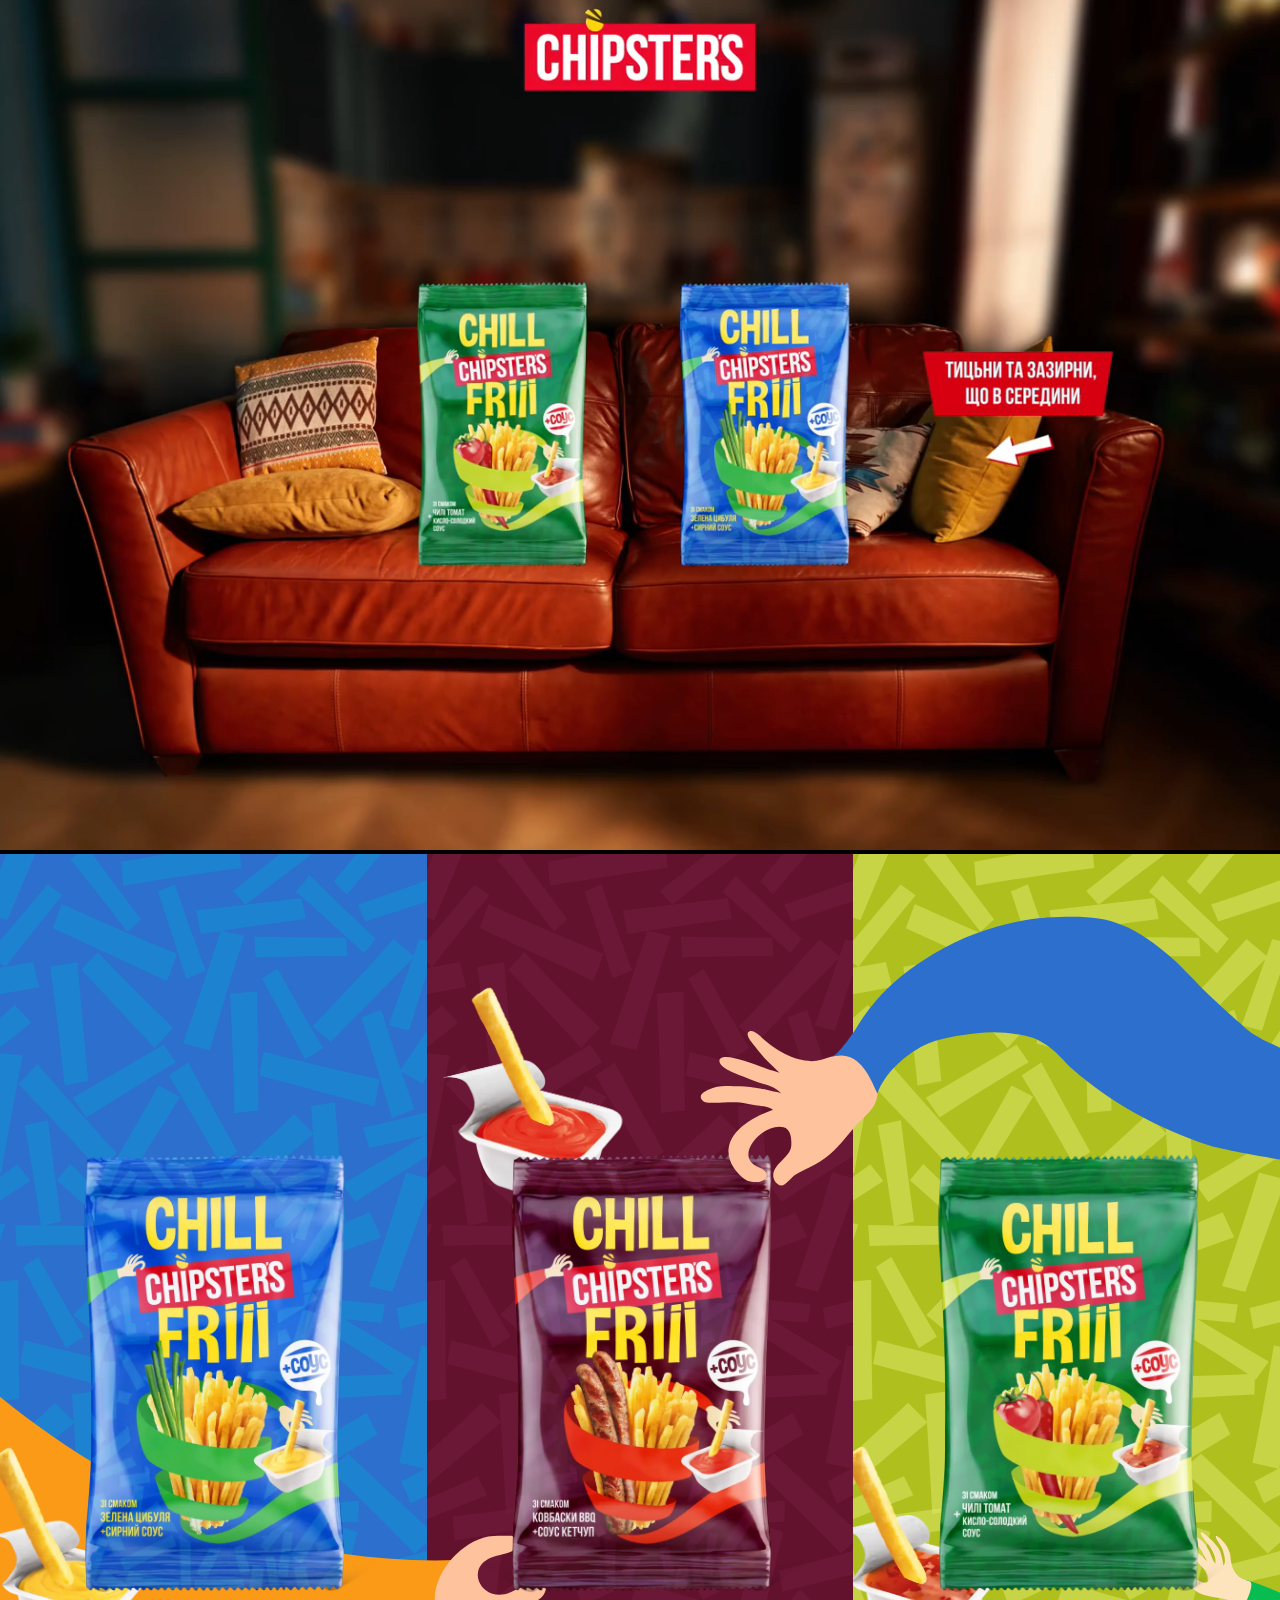
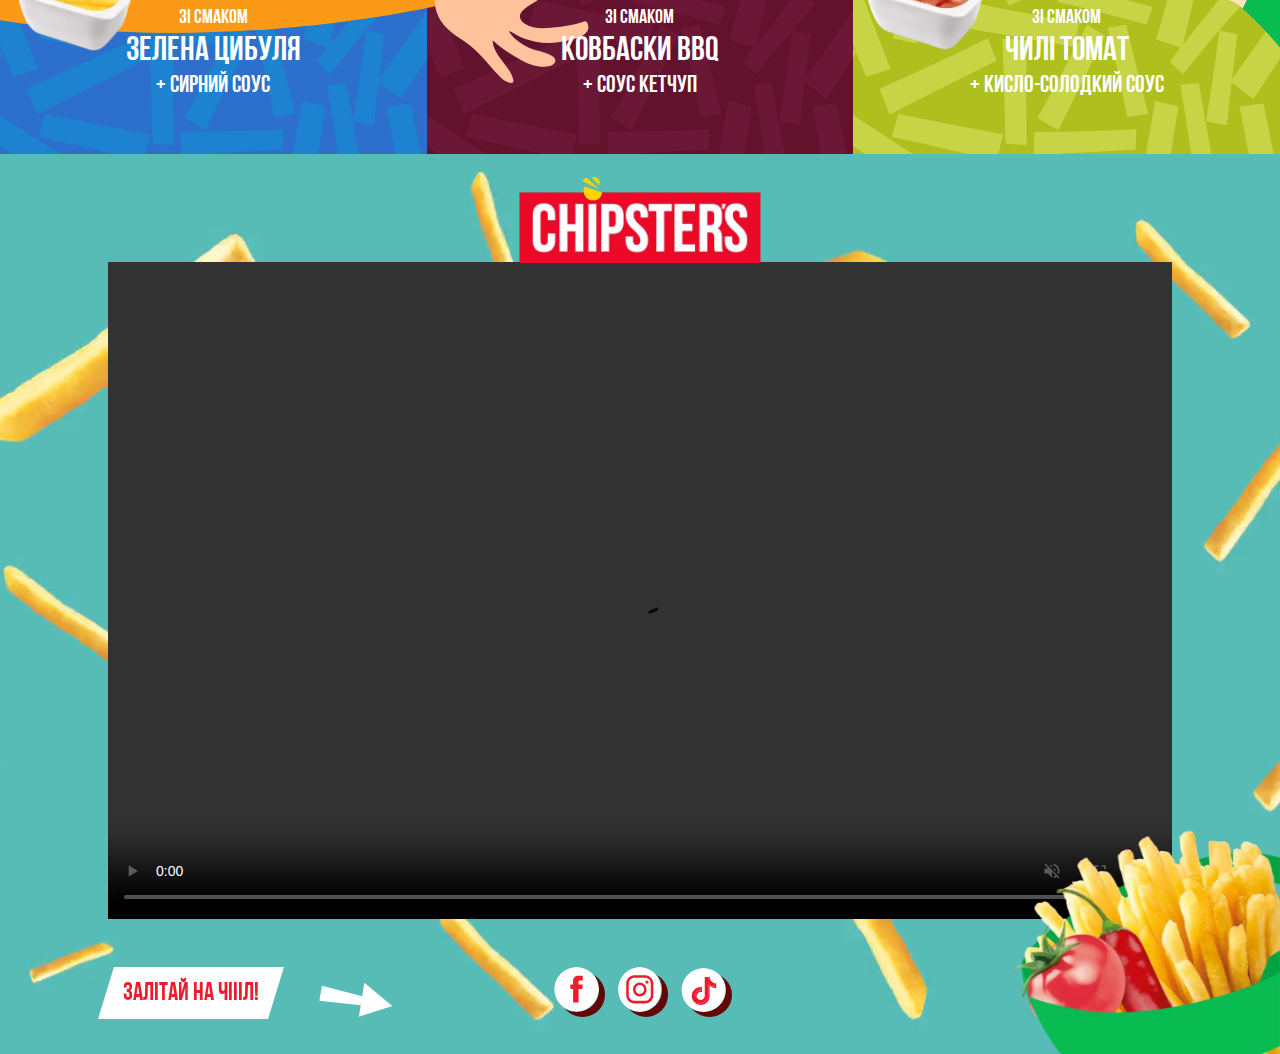
==== commit a62f3544: "up" ====
--- a/docs/index.html
+++ b/docs/index.html
@@ -6,7 +6,7 @@
 	<meta charset="UTF-8">
 	<meta name="format-detection" content="telephone=no">
 	<!-- <style>body{opacity: 0;}</style> -->
-	<link rel="stylesheet" href="css/style.min.css?_v=20240324213030">
+	<link rel="stylesheet" href="css/style.min.css?_v=20240325122649">
 	<link rel="shortcut icon" href="favicon.ico">
 	<!-- <meta name="robots" content="noindex, nofollow"> -->
 	<meta name="viewport" content="width=device-width, initial-scale=1.0">
@@ -77,8 +77,8 @@
 			</section>
 			<section class="watch">
 				<div class="watch__bg">
-					<video class="watch__bg-el ibg" loop muted playsinline width="1162" height="609" data-src="files/third-bg.mp4">
-						<source type="video/mp4" />
+					<video class="watch__bg-el ibg" loop muted playsinline width="1162" height="609" preload="auto" autoplay>
+						<source src="files/third-bg.mp4" type="video/mp4" />
 					</video>
 				</div>
 				<picture><source srcset="img/icons/logo.webp" type="image/webp"><img class="watch__logo" src="img/icons/logo.png" alt="logo"></picture>
@@ -326,7 +326,7 @@
 			preloader();
 		</script>
 	</div>
-	<script src="js/app.min.js?_v=20240324213030"></script>
+	<script src="js/app.min.js?_v=20240325122649"></script>
 </body>
 
 </html>--- a/docs/css/style.min.css
+++ b/docs/css/style.min.css
@@ -1 +1 @@
-@font-face{font-family:BebasNeue Bold;font-display:swap;src:url("../fonts/BebasNeue Bold.woff2") format("woff2"),url("../fonts/BebasNeue Bold.woff") format("woff");font-weight:700;font-style:normal}*{padding:0;margin:0;border:0}*,*::after,*::before{box-sizing:border-box}*::after,*::before{display:inline-block}body,html{height:100%;min-width:320px}body{color:#fff;line-height:1;font-family:"BebasNeue Bold",sans-serif;font-size:1rem;-ms-text-size-adjust:100%;-moz-text-size-adjust:100%;-webkit-text-size-adjust:100%;-webkit-font-smoothing:antialiased;-moz-osx-font-smoothing:grayscale}button,input,textarea{font-family:"BebasNeue Bold",sans-serif;font-size:inherit;line-height:inherit;color:inherit;background-color:transparent}input,textarea{width:100%}button,option,select{cursor:pointer}a{display:inline-block;color:inherit;text-decoration:none}ul li{list-style:none}img{vertical-align:top}h1,h2,h3,h4,h5,h6{font-weight:inherit;font-size:inherit}body{-ms-overflow-style:none;scrollbar-width:none}::-webkit-scrollbar{display:none}.lock body{overflow:hidden;touch-action:none;-ms-scroll-chaining:none;overscroll-behavior:none}.loaded body{opacity:1;transition:opacity .2s}.wrapper{min-height:100%;display:flex;flex-direction:column;overflow:hidden}@supports (overflow:clip){.wrapper{overflow:clip}}.wrapper > main{flex:1 1 auto}.wrapper > *{min-width:0}.ibg{width:100%;height:100%;-o-object-fit:cover;object-fit:cover}.ibg--top{-o-object-position:top;object-position:top}.ibg--bottom{-o-object-position:bottom;object-position:bottom}.ibg--left{-o-object-position:left;object-position:left}.ibg--right{-o-object-position:right;object-position:right}.ibg--contain{-o-object-fit:contain;object-fit:contain}section{overflow:hidden;position:relative;min-height:100vh;min-height:100svh}.item-packs__logo,.watch__logo{position:absolute;left:50%;-webkit-transform:translateX(-50%);transform:translateX(-50%);height:auto}.hero{min-height:auto!important;background-color:#000}.hero__body{position:relative;inset:0;z-index:2}.hero__video-el{width:100%;height:100%;-o-object-fit:cover;object-fit:cover}.packs{background-color:#fff;display:flex}.packs img{max-width:100%}.item-packs{width:100%;display:grid}.item-packs__item{display:flex;flex-direction:column;justify-content:flex-end;align-items:center;background-size:cover;background-position:center;background-repeat:no-repeat}.item-packs__item:nth-child(1){overflow:hidden;background-color:#2c6fcc;background-image:url(../img/chips-bg-01.svg)}.item-packs__item:nth-child(2){background-color:#62122d;background-image:url(../img/chips-bg-02.svg)}.item-packs__item:nth-child(3){overflow:hidden;background-color:#afbf1d;background-image:url(../img/chips-bg-03.svg)}.item-packs__body{padding-top:6.25rem}.item-packs__item-wr{position:relative}.item-packs__img{position:relative;z-index:7}.item-packs__sauce{position:absolute}.item-packs__sauce.sauce-02{-webkit-transform:scaleX(-1);transform:scaleX(-1)}.about-pack{position:relative;z-index:8;text-transform:uppercase;text-align:center}.about-pack__txt-sm{margin-bottom:.4375rem}.about-pack__txt-main{margin-bottom:.3125rem}.watch{background-color:#7bc1bf;display:flex;flex-direction:column}.watch__bg{position:absolute;inset:0;overflow:hidden}.watch__logo{z-index:5}.watch__video{z-index:2;flex:1;display:flex;align-items:center;justify-content:center}.watch__video-wr{width:-webkit-fit-content;width:-moz-fit-content;width:fit-content;background-color:#000}.watch__video-el{height:73vh}.watch__footer{position:relative;z-index:3}.watch__call-to{-webkit-transform:skewX(-17deg);transform:skewX(-17deg);width:10.625rem;height:3.25rem;background-color:#fff;display:flex;align-items:center;justify-content:center}.watch__call-to p{font-size:1.5625rem;color:#ec1c2d;-webkit-transform:skewX(17deg);transform:skewX(17deg)}.watch__social{display:flex;align-items:center}.watch__link{display:block;border-radius:50%;box-shadow:6px 5px 0 0 #640606;transition:box-shadow .3s}.watch__link img{border-radius:50%;height:auto;transition:-webkit-transform .3s;transition:transform .3s;transition:transform .3s,-webkit-transform .3s}@media (min-width:53.18625em){.item-packs{grid-template-columns:repeat(3,1fr)}.item-packs__logo{display:none}.item-packs__sauce{z-index:5}.item-packs__sauce.sauce-01,.item-packs__sauce.sauce-03{left:-30%;bottom:-11%}.item-packs__sauce.sauce-02{left:-15%;top:-35%}.item-packs__hand-left,.item-packs__hand-right{position:absolute;max-width:none!important;height:auto}.item-packs__hand-left{bottom:-26%;right:64%}.item-packs__hand-right{top:-91%;left:55%;z-index:8}.item-packs__hand-green{position:absolute;right:-72%;bottom:-51%}.item-packs__hand-mob{display:none}.watch__call-to{position:absolute;top:0}.watch__call-to::before{content:"";position:absolute;top:28%;right:-75%;width:4.9375rem;height:3.9375rem;background-image:url(../img/icons/arrow.svg);background-repeat:no-repeat;-webkit-transform:skewX(17deg);transform:skewX(17deg)}.watch__social{width:100%;justify-content:center}.watch__basket{position:absolute;z-index:5;bottom:0;right:0;pointer-events:none}}@media (min-width:87.5em){.item-packs__logo,.watch__logo{top:1.375rem}.item-packs__logo,.watch__logo{width:15.875rem}.watch__footer{padding-bottom:2.8125rem}.watch__link img{width:2.875rem}}@media (min-width:90.06125em){.item-packs__img{width:21.375rem}.item-packs__sauce.sauce-01,.item-packs__sauce.sauce-02,.item-packs__sauce.sauce-03{width:13.375rem}}@media (min-width:90em){.item-packs__body{padding-bottom:3.75rem}.item-packs__hand-left{width:82.1875rem}.item-packs__hand-right{width:68rem}.watch__video{margin-top:5.625rem}.watch__video{margin-bottom:1.875rem}.watch__video{padding-left:7.5rem}.watch__video{padding-right:7.5rem}.watch__footer{padding-left:7.5rem}.watch__footer{padding-right:7.5rem}.watch__social{gap:1.25rem}}@media (min-width:120em){.item-packs__item-wr{padding-bottom:1.375rem}.about-pack__txt-sm{font-size:2rem}.about-pack__txt-main{font-size:2.625rem}.about-pack__txt-m{font-size:2.375rem}.watch__basket{width:25.4375rem}}@media (max-width:90em){.about-pack__txt-sm{font-size:1.25rem}}@media (max-width:20em){.watch__link img{width:2.1875rem}}@media (max-width:53.18625em){.item-packs__item{position:relative}.item-packs__item:nth-child(2){overflow:hidden}.item-packs__item{min-height:100vh;min-height:100svh}.item-packs__item-wr{padding-bottom:1.375rem}.item-packs__sauce{z-index:8}.item-packs__sauce.sauce-01,.item-packs__sauce.sauce-03{left:-37%;bottom:-11%}.item-packs__sauce.sauce-02{left:-37%;bottom:-11%}.item-packs__hand-left,.item-packs__hand-right{display:none}.item-packs__hand-green{display:none}.item-packs__hand-mob{position:absolute;top:-31%;left:75%;z-index:8}.watch__footer{display:grid;grid-template-columns:auto 1fr;align-items:center}.watch__social{justify-content:flex-end}.watch__basket{display:none}}@media (max-width:22.5em){.item-packs__logo,.watch__logo{top:1.875rem}.item-packs__logo,.watch__logo{width:8.875rem}.item-packs__body{padding-bottom:1.875rem}.item-packs__img{width:16.875rem}.item-packs__sauce.sauce-01,.item-packs__sauce.sauce-02,.item-packs__sauce.sauce-03{width:10.9375rem}.item-packs__hand-mob{width:19.5625rem}.about-pack__txt-main{font-size:1.875rem}.about-pack__txt-m{font-size:1.25rem}.watch__video{margin-top:8.125rem}.watch__video{margin-bottom:3.125rem}.watch__video{padding-left:2.5rem}.watch__video{padding-right:2.5rem}.watch__footer{padding-left:1.5rem}.watch__footer{padding-right:1.5rem}.watch__footer{padding-bottom:1.25rem}.watch__social{gap:.6875rem}}@media (min-width:22.5em) and (max-width:87.5em){@supports (top:clamp(1.375rem ,2.0480769231rem + -0.7692307692vw ,1.875rem)){.item-packs__logo,.watch__logo{top:clamp(1.375rem ,2.0480769231rem + -.7692307692vw ,1.875rem)}}@supports not (top:clamp(1.375rem ,2.0480769231rem + -0.7692307692vw ,1.875rem)){.item-packs__logo,.watch__logo{top:calc(1.875rem + -.5 * (100vw - 22.5rem)/ 65)}}@supports (width:clamp(8.875rem ,6.4519230769rem + 10.7692307692vw ,15.875rem)){.item-packs__logo,.watch__logo{width:clamp(8.875rem ,6.4519230769rem + 10.7692307692vw ,15.875rem)}}@supports not (width:clamp(8.875rem ,6.4519230769rem + 10.7692307692vw ,15.875rem)){.item-packs__logo,.watch__logo{width:calc(8.875rem + 7 * (100vw - 22.5rem)/ 65)}}@supports (padding-bottom:clamp(1.25rem ,0.7091346154rem + 2.4038461538vw ,2.8125rem)){.watch__footer{padding-bottom:clamp(1.25rem ,.7091346154rem + 2.4038461538vw ,2.8125rem)}}@supports not (padding-bottom:clamp(1.25rem ,0.7091346154rem + 2.4038461538vw ,2.8125rem)){.watch__footer{padding-bottom:calc(1.25rem + 1.5625 * (100vw - 22.5rem)/ 65)}}}@media (min-width:22.5em) and (max-width:90em){@supports (padding-bottom:clamp(1.875rem ,1.25rem + 2.7777777778vw ,3.75rem)){.item-packs__body{padding-bottom:clamp(1.875rem ,1.25rem + 2.7777777778vw ,3.75rem)}}@supports not (padding-bottom:clamp(1.875rem ,1.25rem + 2.7777777778vw ,3.75rem)){.item-packs__body{padding-bottom:calc(1.875rem + 1.875 * (100vw - 22.5rem)/ 67.5)}}@supports (margin-top:clamp(5.625rem ,8.9583333333rem + -3.7037037037vw ,8.125rem)){.watch__video{margin-top:clamp(5.625rem ,8.9583333333rem + -3.7037037037vw ,8.125rem)}}@supports not (margin-top:clamp(5.625rem ,8.9583333333rem + -3.7037037037vw ,8.125rem)){.watch__video{margin-top:calc(8.125rem + -2.5 * (100vw - 22.5rem)/ 67.5)}}@supports (margin-bottom:clamp(1.875rem ,3.5416666667rem + -1.8518518519vw ,3.125rem)){.watch__video{margin-bottom:clamp(1.875rem ,3.5416666667rem + -1.8518518519vw ,3.125rem)}}@supports not (margin-bottom:clamp(1.875rem ,3.5416666667rem + -1.8518518519vw ,3.125rem)){.watch__video{margin-bottom:calc(3.125rem + -1.25 * (100vw - 22.5rem)/ 67.5)}}@supports (padding-left:clamp(2.5rem ,0.8333333333rem + 7.4074074074vw ,7.5rem)){.watch__video{padding-left:clamp(2.5rem ,.8333333333rem + 7.4074074074vw ,7.5rem)}}@supports not (padding-left:clamp(2.5rem ,0.8333333333rem + 7.4074074074vw ,7.5rem)){.watch__video{padding-left:calc(2.5rem + 5 * (100vw - 22.5rem)/ 67.5)}}@supports (padding-right:clamp(2.5rem ,0.8333333333rem + 7.4074074074vw ,7.5rem)){.watch__video{padding-right:clamp(2.5rem ,.8333333333rem + 7.4074074074vw ,7.5rem)}}@supports not (padding-right:clamp(2.5rem ,0.8333333333rem + 7.4074074074vw ,7.5rem)){.watch__video{padding-right:calc(2.5rem + 5 * (100vw - 22.5rem)/ 67.5)}}@supports (padding-left:clamp(1.5rem ,-0.5rem + 8.8888888889vw ,7.5rem)){.watch__footer{padding-left:clamp(1.5rem ,-.5rem + 8.8888888889vw ,7.5rem)}}@supports not (padding-left:clamp(1.5rem ,-0.5rem + 8.8888888889vw ,7.5rem)){.watch__footer{padding-left:calc(1.5rem + 6 * (100vw - 22.5rem)/ 67.5)}}@supports (padding-right:clamp(1.5rem ,-0.5rem + 8.8888888889vw ,7.5rem)){.watch__footer{padding-right:clamp(1.5rem ,-.5rem + 8.8888888889vw ,7.5rem)}}@supports not (padding-right:clamp(1.5rem ,-0.5rem + 8.8888888889vw ,7.5rem)){.watch__footer{padding-right:calc(1.5rem + 6 * (100vw - 22.5rem)/ 67.5)}}@supports (gap:clamp(0.6875rem ,0.5rem + 0.8333333333vw ,1.25rem)){.watch__social{gap:clamp(.6875rem ,.5rem + .8333333333vw ,1.25rem)}}@supports not (gap:clamp(0.6875rem ,0.5rem + 0.8333333333vw ,1.25rem)){.watch__social{gap:calc(.6875rem + .5625 * (100vw - 22.5rem)/ 67.5)}}}@media (min-width:90em) and (max-width:120em){@supports (padding-bottom:clamp(0.125rem ,-3.625rem + 4.1666666667vw ,1.375rem)){.item-packs__item-wr{padding-bottom:clamp(.125rem ,-3.625rem + 4.1666666667vw ,1.375rem)}}@supports not (padding-bottom:clamp(0.125rem ,-3.625rem + 4.1666666667vw ,1.375rem)){.item-packs__item-wr{padding-bottom:calc(.125rem + 1.25 * (100vw - 90rem)/ 30)}}@supports (font-size:clamp(1.25rem ,-1rem + 2.5vw ,2rem)){.about-pack__txt-sm{font-size:clamp(1.25rem ,-1rem + 2.5vw ,2rem)}}@supports not (font-size:clamp(1.25rem ,-1rem + 2.5vw ,2rem)){.about-pack__txt-sm{font-size:calc(1.25rem + .75 * (100vw - 90rem)/ 30)}}}@media (min-width:53.18625em) and (max-width:90.06125em){@supports (width:clamp(17.6875rem ,12.368875rem + 10vw ,21.375rem)){.item-packs__img{width:clamp(17.6875rem ,12.368875rem + 10vw ,21.375rem)}}@supports not (width:clamp(17.6875rem ,12.368875rem + 10vw ,21.375rem)){.item-packs__img{width:calc(17.6875rem + 3.6875 * (100vw - 53.18625rem)/ 36.875)}}@supports (width:clamp(12.5rem ,11.2379533898rem + 2.3728813559vw ,13.375rem)){.item-packs__sauce.sauce-01,.item-packs__sauce.sauce-02,.item-packs__sauce.sauce-03{width:clamp(12.5rem ,11.2379533898rem + 2.3728813559vw ,13.375rem)}}@supports not (width:clamp(12.5rem ,11.2379533898rem + 2.3728813559vw ,13.375rem)){.item-packs__sauce.sauce-01,.item-packs__sauce.sauce-02,.item-packs__sauce.sauce-03{width:calc(12.5rem + .875 * (100vw - 53.18625rem)/ 36.875)}}}@media (min-width:22.5em) and (max-width:53.18625em){@supports (width:clamp(16.875rem ,10.9175271905rem + 26.477656931vw ,25rem)){.item-packs__img{width:clamp(16.875rem ,10.9175271905rem + 26.477656931vw ,25rem)}}@supports not (width:clamp(16.875rem ,10.9175271905rem + 26.477656931vw ,25rem)){.item-packs__img{width:calc(16.875rem + 8.125 * (100vw - 22.5rem)/ 30.68625)}}@supports (width:clamp(10.9375rem ,5.2091607601rem + 25.4592855106vw ,18.75rem)){.item-packs__sauce.sauce-01,.item-packs__sauce.sauce-02,.item-packs__sauce.sauce-03{width:clamp(10.9375rem ,5.2091607601rem + 25.4592855106vw ,18.75rem)}}@supports not (width:clamp(10.9375rem ,5.2091607601rem + 25.4592855106vw ,18.75rem)){.item-packs__sauce.sauce-01,.item-packs__sauce.sauce-02,.item-packs__sauce.sauce-03{width:calc(10.9375rem + 7.8125 * (100vw - 22.5rem)/ 30.68625)}}@supports (width:clamp(19.5625rem ,15.575575889rem + 17.7196627154vw ,25rem)){.item-packs__hand-mob{width:clamp(19.5625rem ,15.575575889rem + 17.7196627154vw ,25rem)}}@supports not (width:clamp(19.5625rem ,15.575575889rem + 17.7196627154vw ,25rem)){.item-packs__hand-mob{width:calc(19.5625rem + 5.4375 * (100vw - 22.5rem)/ 30.68625)}}}@media (min-width:53.18625em) and (max-width:90em){@supports (width:clamp(68.125rem ,47.8083617704rem + 38.1990424773vw ,82.1875rem)){.item-packs__hand-left{width:clamp(68.125rem ,47.8083617704rem + 38.1990424773vw ,82.1875rem)}}@supports not (width:clamp(68.125rem ,47.8083617704rem + 38.1990424773vw ,82.1875rem)){.item-packs__hand-left{width:calc(68.125rem + 14.0625 * (100vw - 53.18625rem)/ 36.81375)}}@supports (width:clamp(56.4375rem ,39.7327085668rem + 31.4081015925vw ,68rem)){.item-packs__hand-right{width:clamp(56.4375rem ,39.7327085668rem + 31.4081015925vw ,68rem)}}@supports not (width:clamp(56.4375rem ,39.7327085668rem + 31.4081015925vw ,68rem)){.item-packs__hand-right{width:calc(56.4375rem + 11.5625 * (100vw - 53.18625rem)/ 36.81375)}}}@media (min-width:90.06125em) and (max-width:120em){@supports (font-size:clamp(2.1875rem ,0.8714197737rem + 1.4613168552vw ,2.625rem)){.about-pack__txt-main{font-size:clamp(2.1875rem ,.8714197737rem + 1.4613168552vw ,2.625rem)}}@supports not (font-size:clamp(2.1875rem ,0.8714197737rem + 1.4613168552vw ,2.625rem)){.about-pack__txt-main{font-size:calc(2.1875rem + .4375 * (100vw - 90.06125rem)/ 29.93875)}}@supports (font-size:clamp(1.5625rem ,-0.8816489917rem + 2.7138741597vw ,2.375rem)){.about-pack__txt-m{font-size:clamp(1.5625rem ,-.8816489917rem + 2.7138741597vw ,2.375rem)}}@supports not (font-size:clamp(1.5625rem ,-0.8816489917rem + 2.7138741597vw ,2.375rem)){.about-pack__txt-m{font-size:calc(1.5625rem + .8125 * (100vw - 90.06125rem)/ 29.93875)}}}@media (min-width:22.5em) and (max-width:90.06125em){@supports (font-size:clamp(1.875rem ,1.7709277692rem + 0.4625432478vw ,2.1875rem)){.about-pack__txt-main{font-size:clamp(1.875rem ,1.7709277692rem + .4625432478vw ,2.1875rem)}}@supports not (font-size:clamp(1.875rem ,1.7709277692rem + 0.4625432478vw ,2.1875rem)){.about-pack__txt-main{font-size:calc(1.875rem + .3125 * (100vw - 22.5rem)/ 67.56125)}}@supports (font-size:clamp(1.25rem ,1.1459277692rem + 0.4625432478vw ,1.5625rem)){.about-pack__txt-m{font-size:clamp(1.25rem ,1.1459277692rem + .4625432478vw ,1.5625rem)}}@supports not (font-size:clamp(1.25rem ,1.1459277692rem + 0.4625432478vw ,1.5625rem)){.about-pack__txt-m{font-size:calc(1.25rem + .3125 * (100vw - 22.5rem)/ 67.56125)}}}@media (min-width:20em) and (max-width:87.5em){@supports (width:clamp(2.1875rem ,1.9837962963rem + 1.0185185185vw ,2.875rem)){.watch__link img{width:clamp(2.1875rem ,1.9837962963rem + 1.0185185185vw ,2.875rem)}}@supports not (width:clamp(2.1875rem ,1.9837962963rem + 1.0185185185vw ,2.875rem)){.watch__link img{width:calc(2.1875rem + .6875 * (100vw - 20rem)/ 67.5)}}}@media (min-width:53.18625em) and (max-width:120em){@supports (width:clamp(11.25rem ,-0.0437819218rem + 21.2344016015vw ,25.4375rem)){.watch__basket{width:clamp(11.25rem ,-.0437819218rem + 21.2344016015vw ,25.4375rem)}}@supports not (width:clamp(11.25rem ,-0.0437819218rem + 21.2344016015vw ,25.4375rem)){.watch__basket{width:calc(11.25rem + 14.1875 * (100vw - 53.18625rem)/ 66.81375)}}}@media (min-height:62.56125em){.item-packs__item{justify-content:center}}@media (any-hover:hover){.watch__link:hover{box-shadow:3px -1px 0 0 #640606}.watch__link:hover img{-webkit-transform:translateY(-3px);transform:translateY(-3px)}}+@font-face{font-family:BebasNeue Bold;font-display:swap;src:url("../fonts/BebasNeue Bold.woff2") format("woff2"),url("../fonts/BebasNeue Bold.woff") format("woff");font-weight:700;font-style:normal}*{padding:0;margin:0;border:0}*,*::after,*::before{box-sizing:border-box}*::after,*::before{display:inline-block}body,html{height:100%;min-width:320px}body{color:#fff;line-height:1;font-family:"BebasNeue Bold",sans-serif;font-size:1rem;-ms-text-size-adjust:100%;-moz-text-size-adjust:100%;-webkit-text-size-adjust:100%;-webkit-font-smoothing:antialiased;-moz-osx-font-smoothing:grayscale}button,input,textarea{font-family:"BebasNeue Bold",sans-serif;font-size:inherit;line-height:inherit;color:inherit;background-color:transparent}input,textarea{width:100%}button,option,select{cursor:pointer}a{display:inline-block;color:inherit;text-decoration:none}ul li{list-style:none}img{vertical-align:top}h1,h2,h3,h4,h5,h6{font-weight:inherit;font-size:inherit}body{-ms-overflow-style:none;scrollbar-width:none}::-webkit-scrollbar{display:none}.lock body{overflow:hidden;touch-action:none;-ms-scroll-chaining:none;overscroll-behavior:none}.loaded body{opacity:1;transition:opacity .2s}.wrapper{min-height:100%;display:flex;flex-direction:column;overflow:hidden}@supports (overflow:clip){.wrapper{overflow:clip}}.wrapper > main{flex:1 1 auto}.wrapper > *{min-width:0}.ibg{width:100%;height:100%;-o-object-fit:cover;object-fit:cover}.ibg--top{-o-object-position:top;object-position:top}.ibg--bottom{-o-object-position:bottom;object-position:bottom}.ibg--left{-o-object-position:left;object-position:left}.ibg--right{-o-object-position:right;object-position:right}.ibg--contain{-o-object-fit:contain;object-fit:contain}section{overflow:hidden;position:relative;min-height:100vh;min-height:100svh}.item-packs__logo,.watch__logo{position:absolute;left:50%;-webkit-transform:translateX(-50%);transform:translateX(-50%);height:auto}.hero{min-height:auto!important;background-color:#000}.hero__body{position:relative;inset:0;z-index:2}.hero__video-el{width:100%;height:100%;-o-object-fit:cover;object-fit:cover}.packs{background-color:#fff;display:flex}.packs img{max-width:100%}.item-packs{width:100%;display:grid}.item-packs__item{display:flex;flex-direction:column;justify-content:flex-end;align-items:center;background-size:cover;background-position:center;background-repeat:no-repeat}.item-packs__item:nth-child(1){overflow:hidden;background-color:#2c6fcc;background-image:url(../img/chips-bg-01.svg)}.item-packs__item:nth-child(2){background-color:#62122d;background-image:url(../img/chips-bg-02.svg)}.item-packs__item:nth-child(3){overflow:hidden;background-color:#afbf1d;background-image:url(../img/chips-bg-03.svg)}.item-packs__body{padding-top:6.25rem}.item-packs__item-wr{position:relative}.item-packs__img{position:relative;z-index:7}.item-packs__sauce{position:absolute}.item-packs__sauce.sauce-02{-webkit-transform:scaleX(-1);transform:scaleX(-1)}.about-pack{position:relative;z-index:8;text-transform:uppercase;text-align:center}.about-pack__txt-sm{margin-bottom:.4375rem}.about-pack__txt-main{margin-bottom:.3125rem}.watch{background-color:#7bc1bf;display:flex;flex-direction:column}.watch__bg{position:absolute;inset:0;overflow:hidden}.watch__logo{z-index:5}.watch__video{z-index:2;flex:1;display:flex;align-items:center;justify-content:center}.watch__video-wr{width:-webkit-fit-content;width:-moz-fit-content;width:fit-content}.watch__video-el{height:73vh}.watch__footer{position:relative;z-index:3}.watch__call-to{-webkit-transform:skewX(-17deg);transform:skewX(-17deg);width:10.625rem;height:3.25rem;background-color:#fff;display:flex;align-items:center;justify-content:center}.watch__call-to p{font-size:1.5625rem;color:#ec1c2d;-webkit-transform:skewX(17deg);transform:skewX(17deg)}.watch__social{display:flex;align-items:center}.watch__link{display:block;border-radius:50%;box-shadow:6px 5px 0 0 #640606;transition:box-shadow .3s}.watch__link img{border-radius:50%;height:auto;transition:-webkit-transform .3s;transition:transform .3s;transition:transform .3s,-webkit-transform .3s}@media (min-width:29.99875em){.watch__video-el{background-color:#000}}@media (min-width:53.18625em){.item-packs{grid-template-columns:repeat(3,1fr)}.item-packs__logo{display:none}.item-packs__sauce{z-index:5}.item-packs__sauce.sauce-01,.item-packs__sauce.sauce-03{left:-30%;bottom:-11%}.item-packs__sauce.sauce-02{left:-15%;top:-35%}.item-packs__hand-left,.item-packs__hand-right{position:absolute;max-width:none!important;height:auto}.item-packs__hand-left{bottom:-26%;right:64%}.item-packs__hand-right{top:-91%;left:55%;z-index:8}.item-packs__hand-green{position:absolute;right:-72%;bottom:-51%}.item-packs__hand-mob{display:none}.watch__call-to{position:absolute;top:0}.watch__call-to::before{content:"";position:absolute;top:28%;right:-75%;width:4.9375rem;height:3.9375rem;background-image:url(../img/icons/arrow.svg);background-repeat:no-repeat;-webkit-transform:skewX(17deg);transform:skewX(17deg)}.watch__social{width:100%;justify-content:center}.watch__basket{position:absolute;z-index:5;bottom:0;right:0;pointer-events:none}}@media (min-width:87.5em){.item-packs__logo,.watch__logo{top:1.375rem}.item-packs__logo,.watch__logo{width:15.875rem}.watch__footer{padding-bottom:2.8125rem}.watch__link img{width:2.875rem}}@media (min-width:90.06125em){.item-packs__img{width:21.375rem}.item-packs__sauce.sauce-01,.item-packs__sauce.sauce-02,.item-packs__sauce.sauce-03{width:13.375rem}}@media (min-width:90em){.item-packs__body{padding-bottom:3.75rem}.item-packs__hand-left{width:82.1875rem}.item-packs__hand-right{width:68rem}.watch__video{margin-top:5.625rem}.watch__video{margin-bottom:1.875rem}.watch__video{padding-left:7.5rem}.watch__video{padding-right:7.5rem}.watch__footer{padding-left:7.5rem}.watch__footer{padding-right:7.5rem}.watch__social{gap:1.25rem}}@media (min-width:120em){.item-packs__item-wr{padding-bottom:1.375rem}.about-pack__txt-sm{font-size:2rem}.about-pack__txt-main{font-size:2.625rem}.about-pack__txt-m{font-size:2.375rem}.watch__basket{width:25.4375rem}}@media (max-width:90em){.about-pack__txt-sm{font-size:1.25rem}}@media (max-width:20em){.watch__link img{width:2.1875rem}}@media (max-width:53.18625em){.item-packs__item{position:relative}.item-packs__item:nth-child(2){overflow:hidden}.item-packs__item{min-height:100vh;min-height:100svh}.item-packs__item-wr{padding-bottom:1.375rem}.item-packs__sauce{z-index:8}.item-packs__sauce.sauce-01,.item-packs__sauce.sauce-03{left:-37%;bottom:-11%}.item-packs__sauce.sauce-02{left:-37%;bottom:-11%}.item-packs__hand-left,.item-packs__hand-right{display:none}.item-packs__hand-green{display:none}.item-packs__hand-mob{position:absolute;top:-31%;left:75%;z-index:8}.watch__footer{display:grid;grid-template-columns:auto 1fr;align-items:center}.watch__social{justify-content:flex-end}.watch__basket{display:none}}@media (max-width:22.5em){.item-packs__logo,.watch__logo{top:1.875rem}.item-packs__logo,.watch__logo{width:8.875rem}.item-packs__body{padding-bottom:1.875rem}.item-packs__img{width:16.875rem}.item-packs__sauce.sauce-01,.item-packs__sauce.sauce-02,.item-packs__sauce.sauce-03{width:10.9375rem}.item-packs__hand-mob{width:19.5625rem}.about-pack__txt-main{font-size:1.875rem}.about-pack__txt-m{font-size:1.25rem}.watch__video{margin-top:8.125rem}.watch__video{margin-bottom:3.125rem}.watch__video{padding-left:2.5rem}.watch__video{padding-right:2.5rem}.watch__footer{padding-left:1.5rem}.watch__footer{padding-right:1.5rem}.watch__footer{padding-bottom:1.25rem}.watch__social{gap:.6875rem}}@media (min-width:22.5em) and (max-width:87.5em){@supports (top:clamp(1.375rem ,2.0480769231rem + -0.7692307692vw ,1.875rem)){.item-packs__logo,.watch__logo{top:clamp(1.375rem ,2.0480769231rem + -.7692307692vw ,1.875rem)}}@supports not (top:clamp(1.375rem ,2.0480769231rem + -0.7692307692vw ,1.875rem)){.item-packs__logo,.watch__logo{top:calc(1.875rem + -.5 * (100vw - 22.5rem)/ 65)}}@supports (width:clamp(8.875rem ,6.4519230769rem + 10.7692307692vw ,15.875rem)){.item-packs__logo,.watch__logo{width:clamp(8.875rem ,6.4519230769rem + 10.7692307692vw ,15.875rem)}}@supports not (width:clamp(8.875rem ,6.4519230769rem + 10.7692307692vw ,15.875rem)){.item-packs__logo,.watch__logo{width:calc(8.875rem + 7 * (100vw - 22.5rem)/ 65)}}@supports (padding-bottom:clamp(1.25rem ,0.7091346154rem + 2.4038461538vw ,2.8125rem)){.watch__footer{padding-bottom:clamp(1.25rem ,.7091346154rem + 2.4038461538vw ,2.8125rem)}}@supports not (padding-bottom:clamp(1.25rem ,0.7091346154rem + 2.4038461538vw ,2.8125rem)){.watch__footer{padding-bottom:calc(1.25rem + 1.5625 * (100vw - 22.5rem)/ 65)}}}@media (min-width:22.5em) and (max-width:90em){@supports (padding-bottom:clamp(1.875rem ,1.25rem + 2.7777777778vw ,3.75rem)){.item-packs__body{padding-bottom:clamp(1.875rem ,1.25rem + 2.7777777778vw ,3.75rem)}}@supports not (padding-bottom:clamp(1.875rem ,1.25rem + 2.7777777778vw ,3.75rem)){.item-packs__body{padding-bottom:calc(1.875rem + 1.875 * (100vw - 22.5rem)/ 67.5)}}@supports (margin-top:clamp(5.625rem ,8.9583333333rem + -3.7037037037vw ,8.125rem)){.watch__video{margin-top:clamp(5.625rem ,8.9583333333rem + -3.7037037037vw ,8.125rem)}}@supports not (margin-top:clamp(5.625rem ,8.9583333333rem + -3.7037037037vw ,8.125rem)){.watch__video{margin-top:calc(8.125rem + -2.5 * (100vw - 22.5rem)/ 67.5)}}@supports (margin-bottom:clamp(1.875rem ,3.5416666667rem + -1.8518518519vw ,3.125rem)){.watch__video{margin-bottom:clamp(1.875rem ,3.5416666667rem + -1.8518518519vw ,3.125rem)}}@supports not (margin-bottom:clamp(1.875rem ,3.5416666667rem + -1.8518518519vw ,3.125rem)){.watch__video{margin-bottom:calc(3.125rem + -1.25 * (100vw - 22.5rem)/ 67.5)}}@supports (padding-left:clamp(2.5rem ,0.8333333333rem + 7.4074074074vw ,7.5rem)){.watch__video{padding-left:clamp(2.5rem ,.8333333333rem + 7.4074074074vw ,7.5rem)}}@supports not (padding-left:clamp(2.5rem ,0.8333333333rem + 7.4074074074vw ,7.5rem)){.watch__video{padding-left:calc(2.5rem + 5 * (100vw - 22.5rem)/ 67.5)}}@supports (padding-right:clamp(2.5rem ,0.8333333333rem + 7.4074074074vw ,7.5rem)){.watch__video{padding-right:clamp(2.5rem ,.8333333333rem + 7.4074074074vw ,7.5rem)}}@supports not (padding-right:clamp(2.5rem ,0.8333333333rem + 7.4074074074vw ,7.5rem)){.watch__video{padding-right:calc(2.5rem + 5 * (100vw - 22.5rem)/ 67.5)}}@supports (padding-left:clamp(1.5rem ,-0.5rem + 8.8888888889vw ,7.5rem)){.watch__footer{padding-left:clamp(1.5rem ,-.5rem + 8.8888888889vw ,7.5rem)}}@supports not (padding-left:clamp(1.5rem ,-0.5rem + 8.8888888889vw ,7.5rem)){.watch__footer{padding-left:calc(1.5rem + 6 * (100vw - 22.5rem)/ 67.5)}}@supports (padding-right:clamp(1.5rem ,-0.5rem + 8.8888888889vw ,7.5rem)){.watch__footer{padding-right:clamp(1.5rem ,-.5rem + 8.8888888889vw ,7.5rem)}}@supports not (padding-right:clamp(1.5rem ,-0.5rem + 8.8888888889vw ,7.5rem)){.watch__footer{padding-right:calc(1.5rem + 6 * (100vw - 22.5rem)/ 67.5)}}@supports (gap:clamp(0.6875rem ,0.5rem + 0.8333333333vw ,1.25rem)){.watch__social{gap:clamp(.6875rem ,.5rem + .8333333333vw ,1.25rem)}}@supports not (gap:clamp(0.6875rem ,0.5rem + 0.8333333333vw ,1.25rem)){.watch__social{gap:calc(.6875rem + .5625 * (100vw - 22.5rem)/ 67.5)}}}@media (min-width:90em) and (max-width:120em){@supports (padding-bottom:clamp(0.125rem ,-3.625rem + 4.1666666667vw ,1.375rem)){.item-packs__item-wr{padding-bottom:clamp(.125rem ,-3.625rem + 4.1666666667vw ,1.375rem)}}@supports not (padding-bottom:clamp(0.125rem ,-3.625rem + 4.1666666667vw ,1.375rem)){.item-packs__item-wr{padding-bottom:calc(.125rem + 1.25 * (100vw - 90rem)/ 30)}}@supports (font-size:clamp(1.25rem ,-1rem + 2.5vw ,2rem)){.about-pack__txt-sm{font-size:clamp(1.25rem ,-1rem + 2.5vw ,2rem)}}@supports not (font-size:clamp(1.25rem ,-1rem + 2.5vw ,2rem)){.about-pack__txt-sm{font-size:calc(1.25rem + .75 * (100vw - 90rem)/ 30)}}}@media (min-width:53.18625em) and (max-width:90.06125em){@supports (width:clamp(17.6875rem ,12.368875rem + 10vw ,21.375rem)){.item-packs__img{width:clamp(17.6875rem ,12.368875rem + 10vw ,21.375rem)}}@supports not (width:clamp(17.6875rem ,12.368875rem + 10vw ,21.375rem)){.item-packs__img{width:calc(17.6875rem + 3.6875 * (100vw - 53.18625rem)/ 36.875)}}@supports (width:clamp(12.5rem ,11.2379533898rem + 2.3728813559vw ,13.375rem)){.item-packs__sauce.sauce-01,.item-packs__sauce.sauce-02,.item-packs__sauce.sauce-03{width:clamp(12.5rem ,11.2379533898rem + 2.3728813559vw ,13.375rem)}}@supports not (width:clamp(12.5rem ,11.2379533898rem + 2.3728813559vw ,13.375rem)){.item-packs__sauce.sauce-01,.item-packs__sauce.sauce-02,.item-packs__sauce.sauce-03{width:calc(12.5rem + .875 * (100vw - 53.18625rem)/ 36.875)}}}@media (min-width:22.5em) and (max-width:53.18625em){@supports (width:clamp(16.875rem ,10.9175271905rem + 26.477656931vw ,25rem)){.item-packs__img{width:clamp(16.875rem ,10.9175271905rem + 26.477656931vw ,25rem)}}@supports not (width:clamp(16.875rem ,10.9175271905rem + 26.477656931vw ,25rem)){.item-packs__img{width:calc(16.875rem + 8.125 * (100vw - 22.5rem)/ 30.68625)}}@supports (width:clamp(10.9375rem ,5.2091607601rem + 25.4592855106vw ,18.75rem)){.item-packs__sauce.sauce-01,.item-packs__sauce.sauce-02,.item-packs__sauce.sauce-03{width:clamp(10.9375rem ,5.2091607601rem + 25.4592855106vw ,18.75rem)}}@supports not (width:clamp(10.9375rem ,5.2091607601rem + 25.4592855106vw ,18.75rem)){.item-packs__sauce.sauce-01,.item-packs__sauce.sauce-02,.item-packs__sauce.sauce-03{width:calc(10.9375rem + 7.8125 * (100vw - 22.5rem)/ 30.68625)}}@supports (width:clamp(19.5625rem ,15.575575889rem + 17.7196627154vw ,25rem)){.item-packs__hand-mob{width:clamp(19.5625rem ,15.575575889rem + 17.7196627154vw ,25rem)}}@supports not (width:clamp(19.5625rem ,15.575575889rem + 17.7196627154vw ,25rem)){.item-packs__hand-mob{width:calc(19.5625rem + 5.4375 * (100vw - 22.5rem)/ 30.68625)}}}@media (min-width:53.18625em) and (max-width:90em){@supports (width:clamp(68.125rem ,47.8083617704rem + 38.1990424773vw ,82.1875rem)){.item-packs__hand-left{width:clamp(68.125rem ,47.8083617704rem + 38.1990424773vw ,82.1875rem)}}@supports not (width:clamp(68.125rem ,47.8083617704rem + 38.1990424773vw ,82.1875rem)){.item-packs__hand-left{width:calc(68.125rem + 14.0625 * (100vw - 53.18625rem)/ 36.81375)}}@supports (width:clamp(56.4375rem ,39.7327085668rem + 31.4081015925vw ,68rem)){.item-packs__hand-right{width:clamp(56.4375rem ,39.7327085668rem + 31.4081015925vw ,68rem)}}@supports not (width:clamp(56.4375rem ,39.7327085668rem + 31.4081015925vw ,68rem)){.item-packs__hand-right{width:calc(56.4375rem + 11.5625 * (100vw - 53.18625rem)/ 36.81375)}}}@media (min-width:90.06125em) and (max-width:120em){@supports (font-size:clamp(2.1875rem ,0.8714197737rem + 1.4613168552vw ,2.625rem)){.about-pack__txt-main{font-size:clamp(2.1875rem ,.8714197737rem + 1.4613168552vw ,2.625rem)}}@supports not (font-size:clamp(2.1875rem ,0.8714197737rem + 1.4613168552vw ,2.625rem)){.about-pack__txt-main{font-size:calc(2.1875rem + .4375 * (100vw - 90.06125rem)/ 29.93875)}}@supports (font-size:clamp(1.5625rem ,-0.8816489917rem + 2.7138741597vw ,2.375rem)){.about-pack__txt-m{font-size:clamp(1.5625rem ,-.8816489917rem + 2.7138741597vw ,2.375rem)}}@supports not (font-size:clamp(1.5625rem ,-0.8816489917rem + 2.7138741597vw ,2.375rem)){.about-pack__txt-m{font-size:calc(1.5625rem + .8125 * (100vw - 90.06125rem)/ 29.93875)}}}@media (min-width:22.5em) and (max-width:90.06125em){@supports (font-size:clamp(1.875rem ,1.7709277692rem + 0.4625432478vw ,2.1875rem)){.about-pack__txt-main{font-size:clamp(1.875rem ,1.7709277692rem + .4625432478vw ,2.1875rem)}}@supports not (font-size:clamp(1.875rem ,1.7709277692rem + 0.4625432478vw ,2.1875rem)){.about-pack__txt-main{font-size:calc(1.875rem + .3125 * (100vw - 22.5rem)/ 67.56125)}}@supports (font-size:clamp(1.25rem ,1.1459277692rem + 0.4625432478vw ,1.5625rem)){.about-pack__txt-m{font-size:clamp(1.25rem ,1.1459277692rem + .4625432478vw ,1.5625rem)}}@supports not (font-size:clamp(1.25rem ,1.1459277692rem + 0.4625432478vw ,1.5625rem)){.about-pack__txt-m{font-size:calc(1.25rem + .3125 * (100vw - 22.5rem)/ 67.56125)}}}@media (min-width:20em) and (max-width:87.5em){@supports (width:clamp(2.1875rem ,1.9837962963rem + 1.0185185185vw ,2.875rem)){.watch__link img{width:clamp(2.1875rem ,1.9837962963rem + 1.0185185185vw ,2.875rem)}}@supports not (width:clamp(2.1875rem ,1.9837962963rem + 1.0185185185vw ,2.875rem)){.watch__link img{width:calc(2.1875rem + .6875 * (100vw - 20rem)/ 67.5)}}}@media (min-width:53.18625em) and (max-width:120em){@supports (width:clamp(11.25rem ,-0.0437819218rem + 21.2344016015vw ,25.4375rem)){.watch__basket{width:clamp(11.25rem ,-.0437819218rem + 21.2344016015vw ,25.4375rem)}}@supports not (width:clamp(11.25rem ,-0.0437819218rem + 21.2344016015vw ,25.4375rem)){.watch__basket{width:calc(11.25rem + 14.1875 * (100vw - 53.18625rem)/ 66.81375)}}}@media (min-height:62.56125em){.item-packs__item{justify-content:center}}@media (any-hover:hover){.watch__link:hover{box-shadow:3px -1px 0 0 #640606}.watch__link:hover img{-webkit-transform:translateY(-3px);transform:translateY(-3px)}}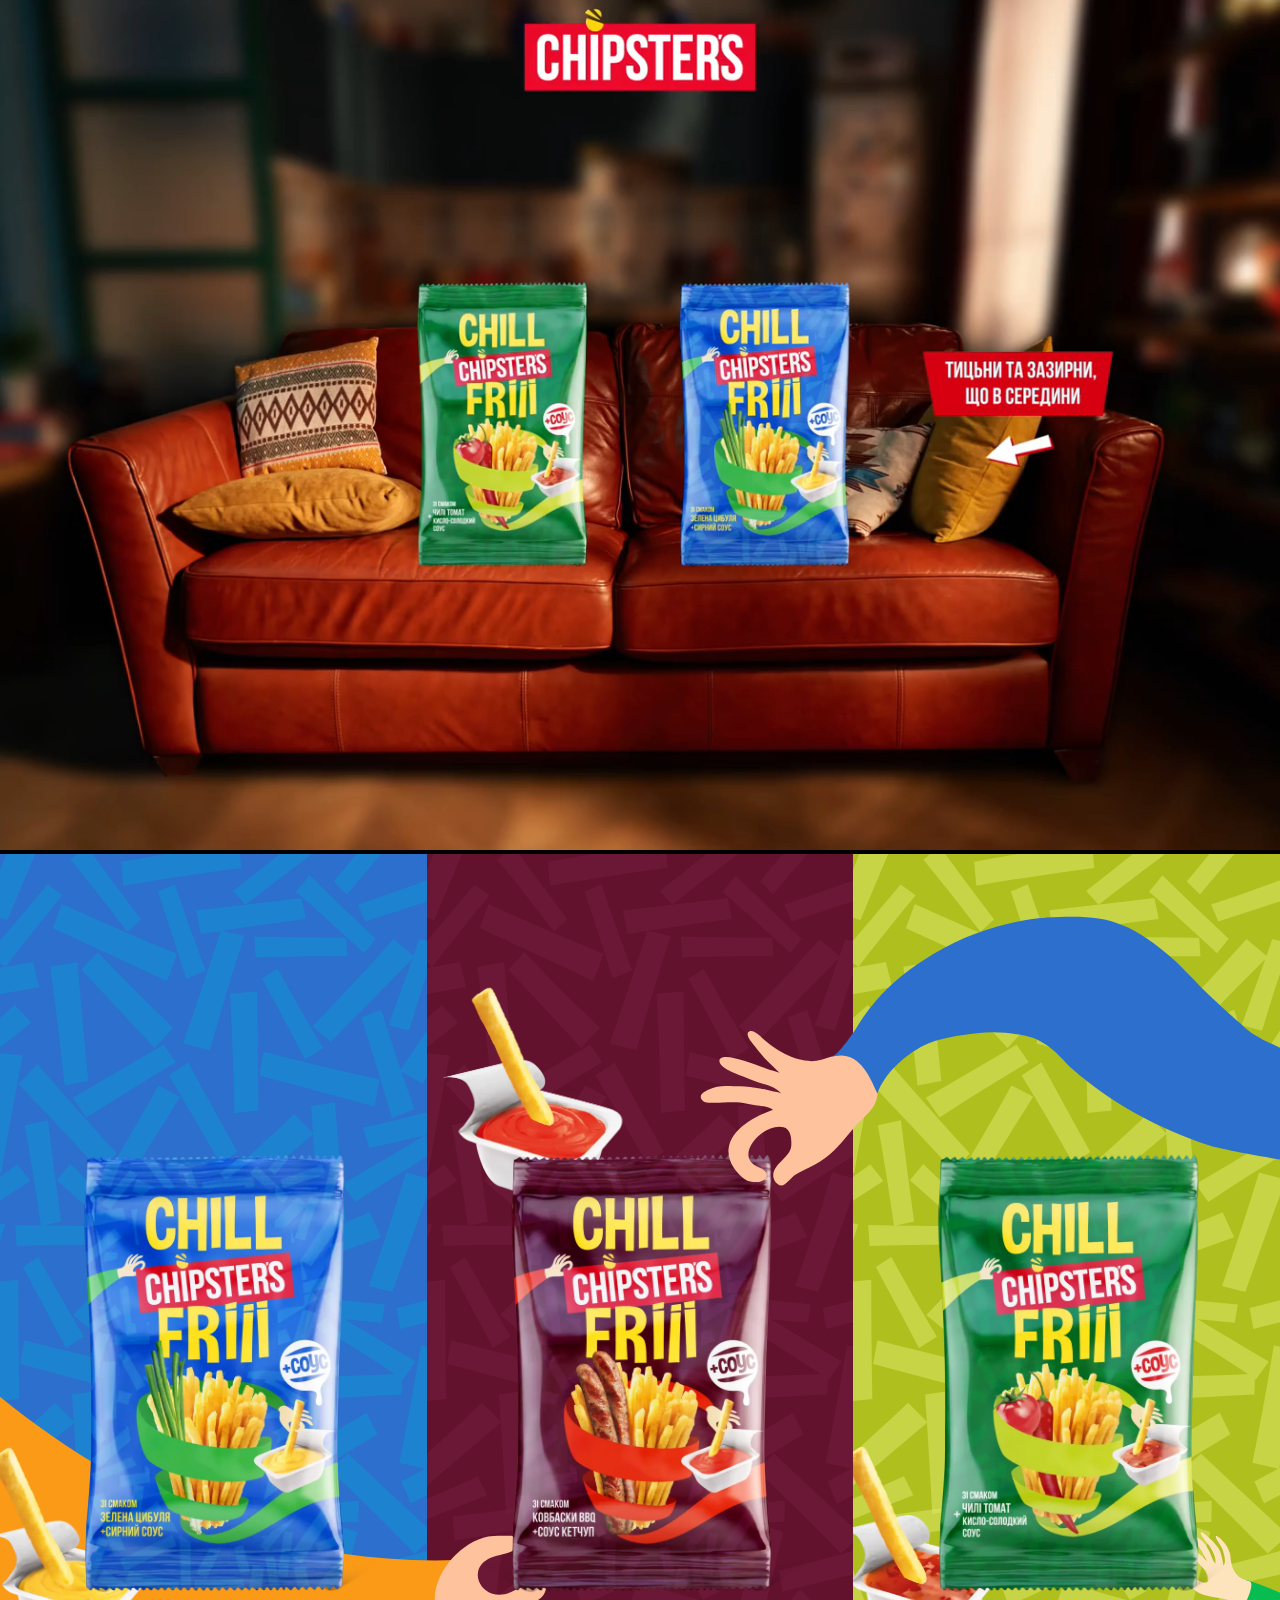
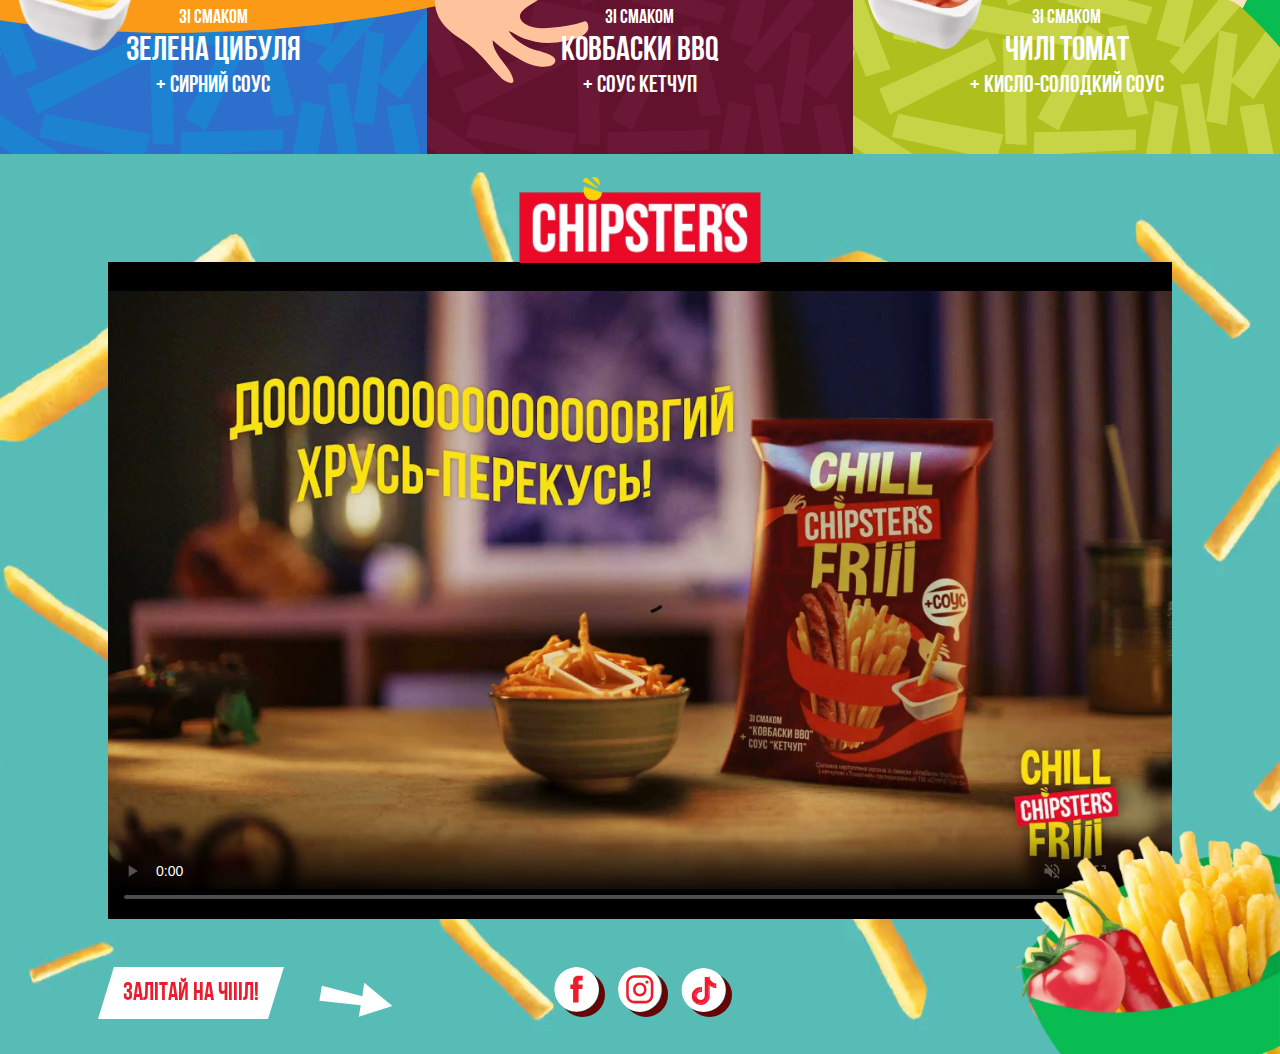
==== commit 3345b4b4: "up" ====
--- a/docs/index.html
+++ b/docs/index.html
@@ -6,7 +6,7 @@
 	<meta charset="UTF-8">
 	<meta name="format-detection" content="telephone=no">
 	<!-- <style>body{opacity: 0;}</style> -->
-	<link rel="stylesheet" href="css/style.min.css?_v=20240325122649">
+	<link rel="stylesheet" href="css/style.min.css?_v=20240325193823">
 	<link rel="shortcut icon" href="favicon.ico">
 	<!-- <meta name="robots" content="noindex, nofollow"> -->
 	<meta name="viewport" content="width=device-width, initial-scale=1.0">
@@ -84,7 +84,7 @@
 				<picture><source srcset="img/icons/logo.webp" type="image/webp"><img class="watch__logo" src="img/icons/logo.png" alt="logo"></picture>
 				<div class="watch__video">
 					<div class="watch__video-wr">
-						<video class="watch__video-el ibg ibg--contain" controls muted playsinline width="1162" height="609" poster="">
+						<video class="watch__video-el ibg ibg--contain" controls muted playsinline width="1162" height="609" poster="files/poster-pc.webp">
 							<source class="watch-pc" data-src="files/chipsters-pc.mp4" type="video/mp4" />
 							<source class="watch-mob" data-src="files/chpsters-mob.mp4" type="video/mp4" />
 						</video>
@@ -326,7 +326,7 @@
 			preloader();
 		</script>
 	</div>
-	<script src="js/app.min.js?_v=20240325122649"></script>
+	<script src="js/app.min.js?_v=20240325193823"></script>
 </body>
 
 </html>